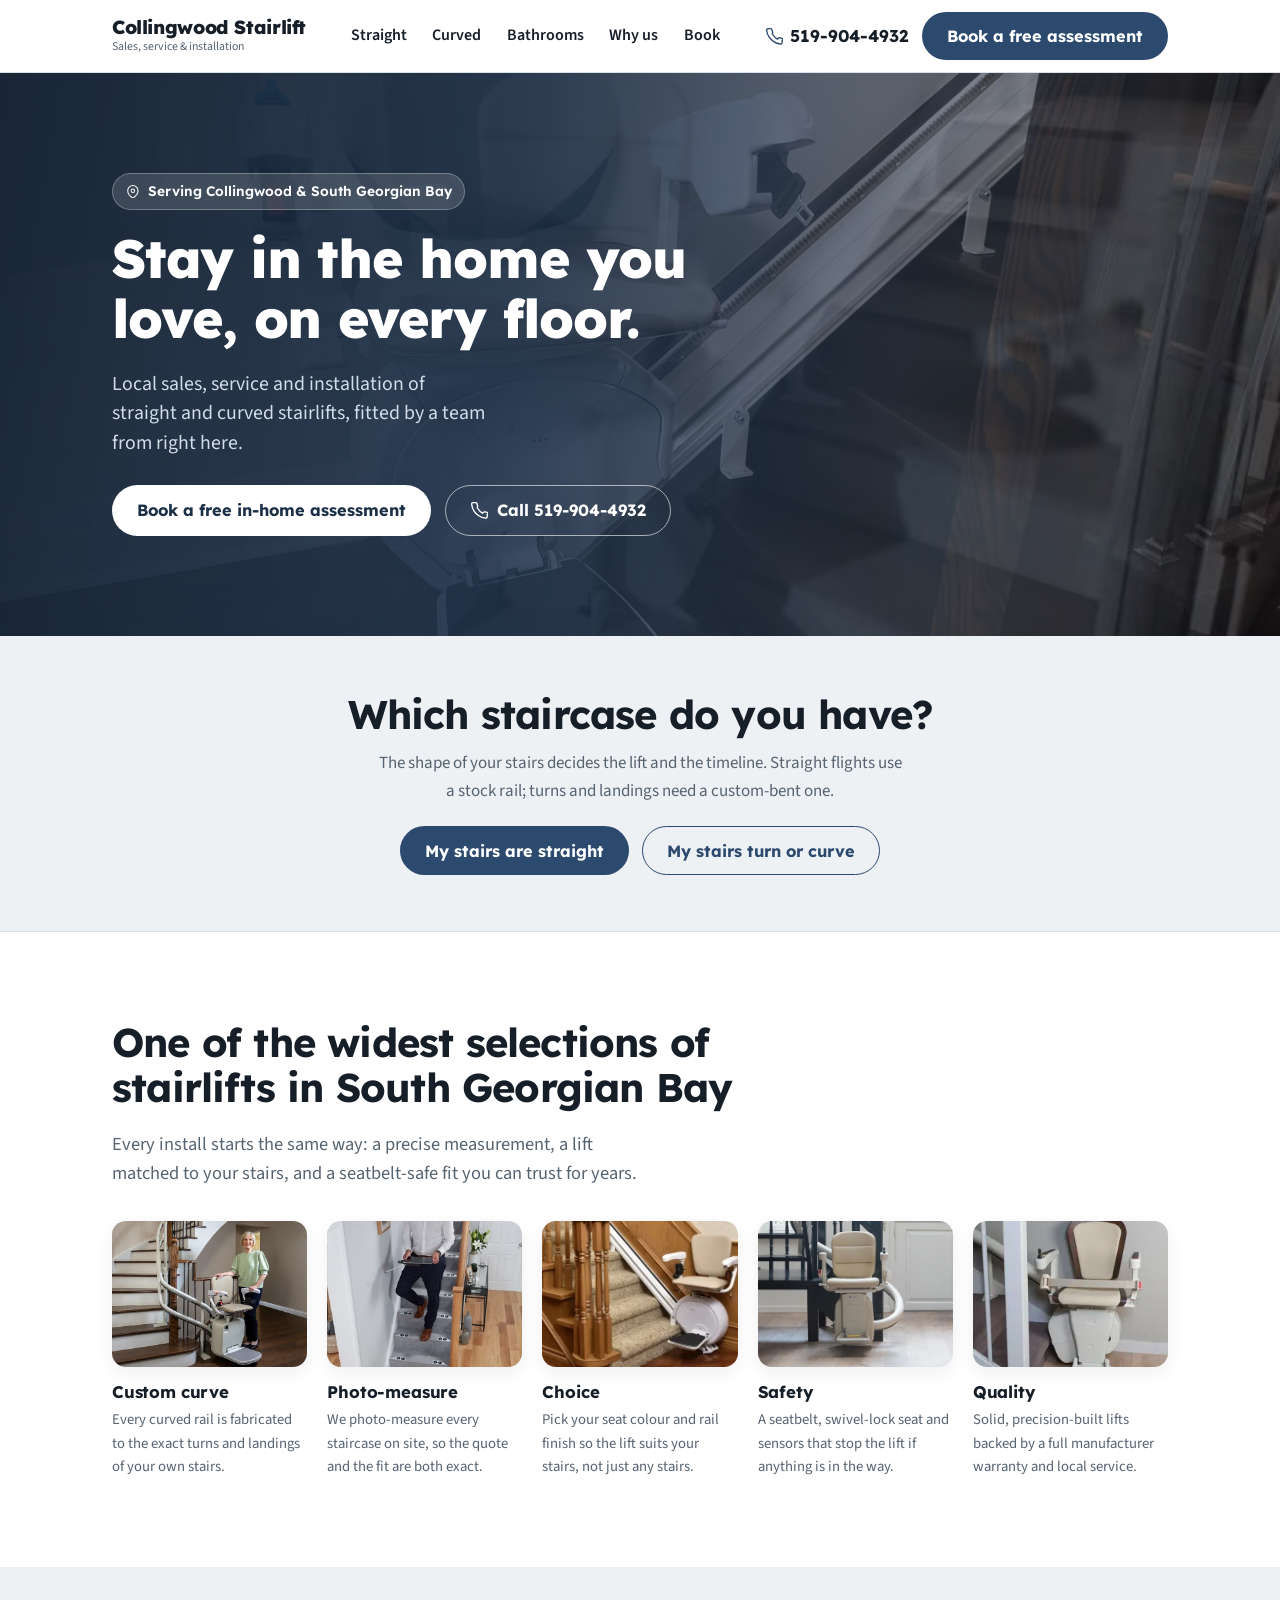
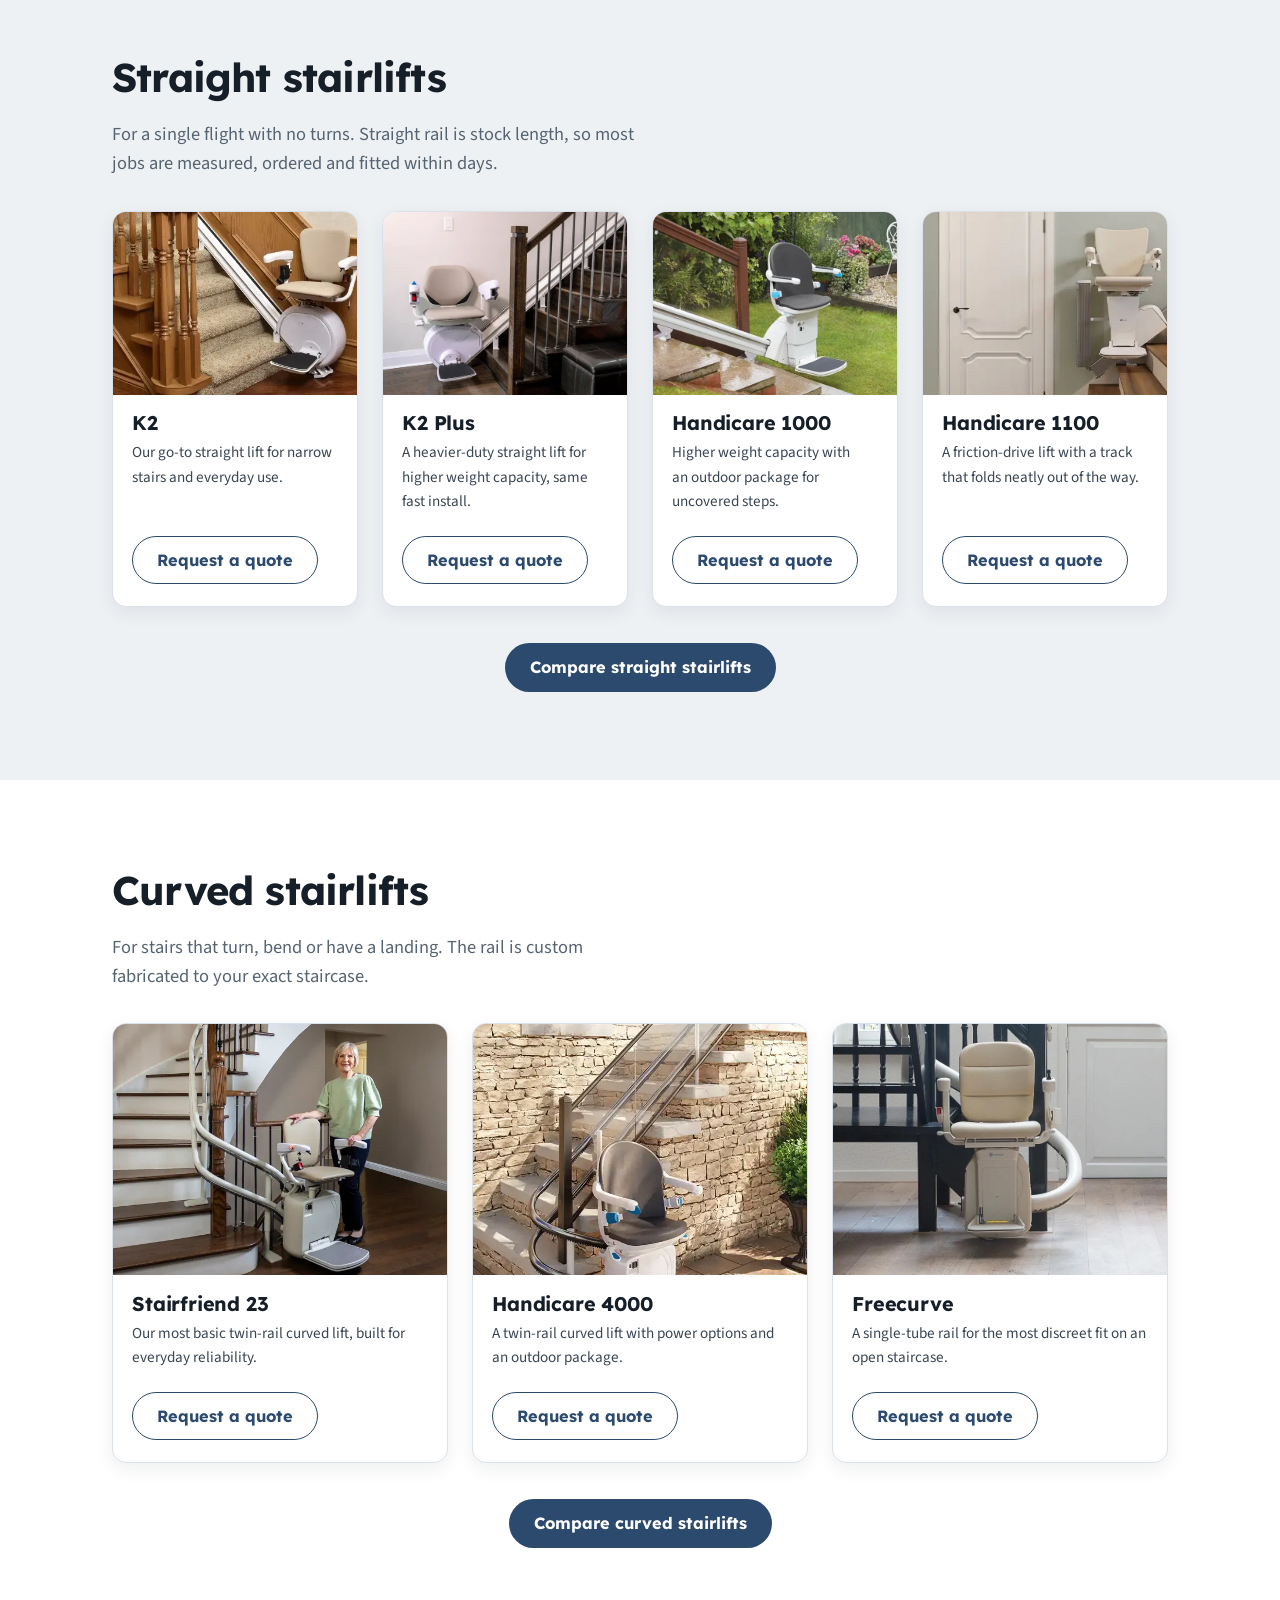
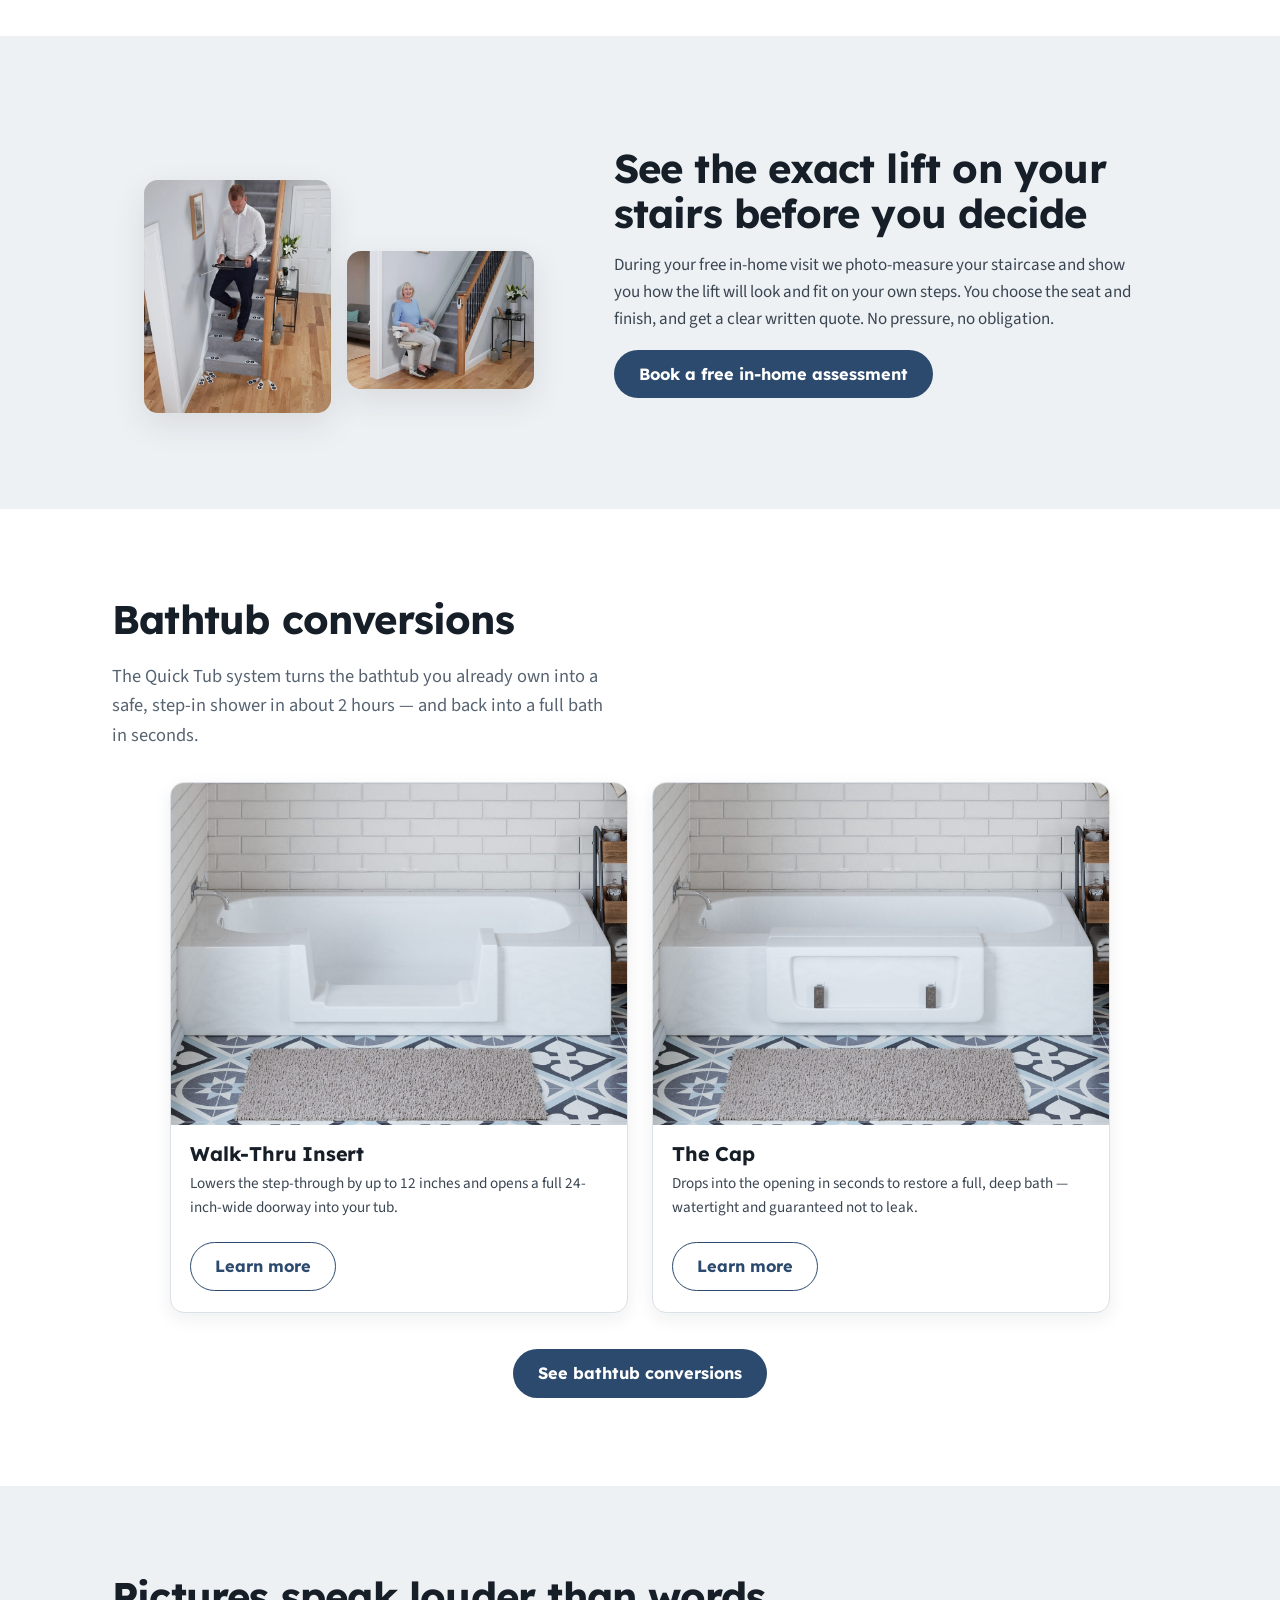
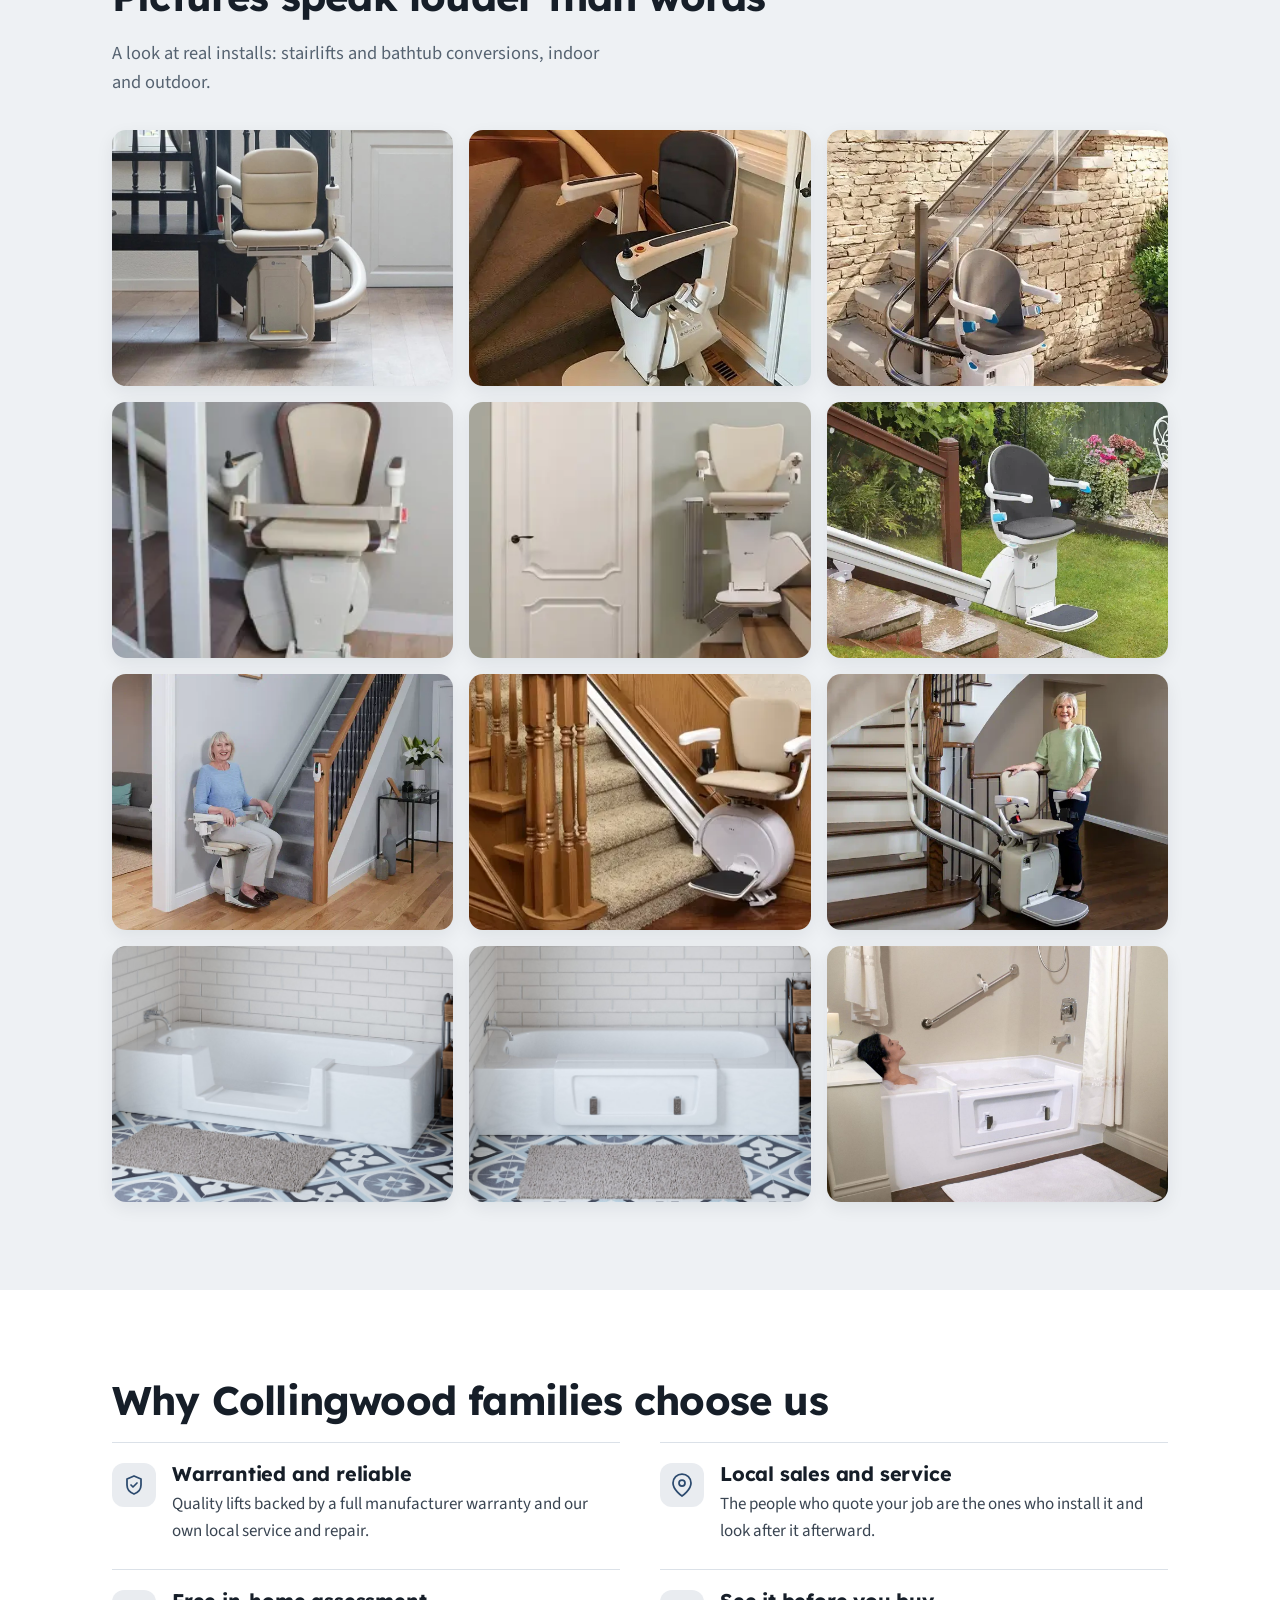
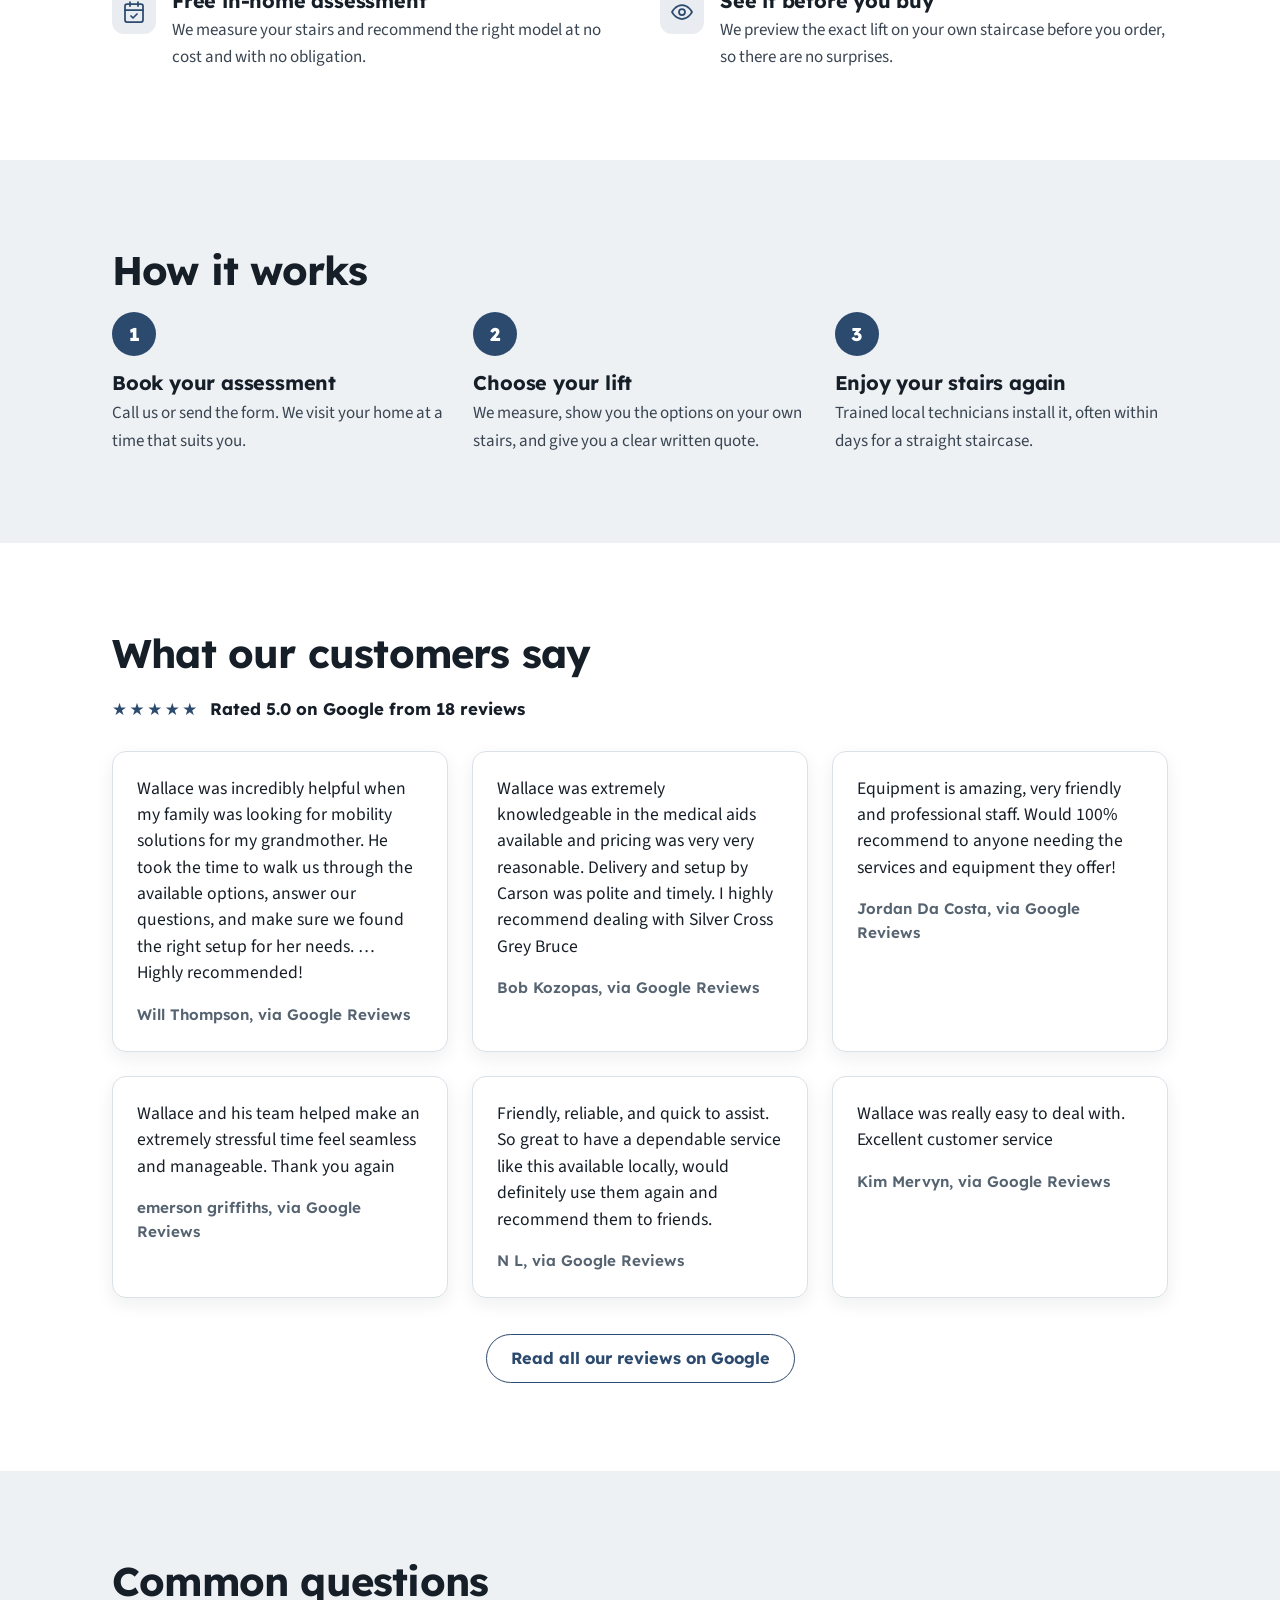
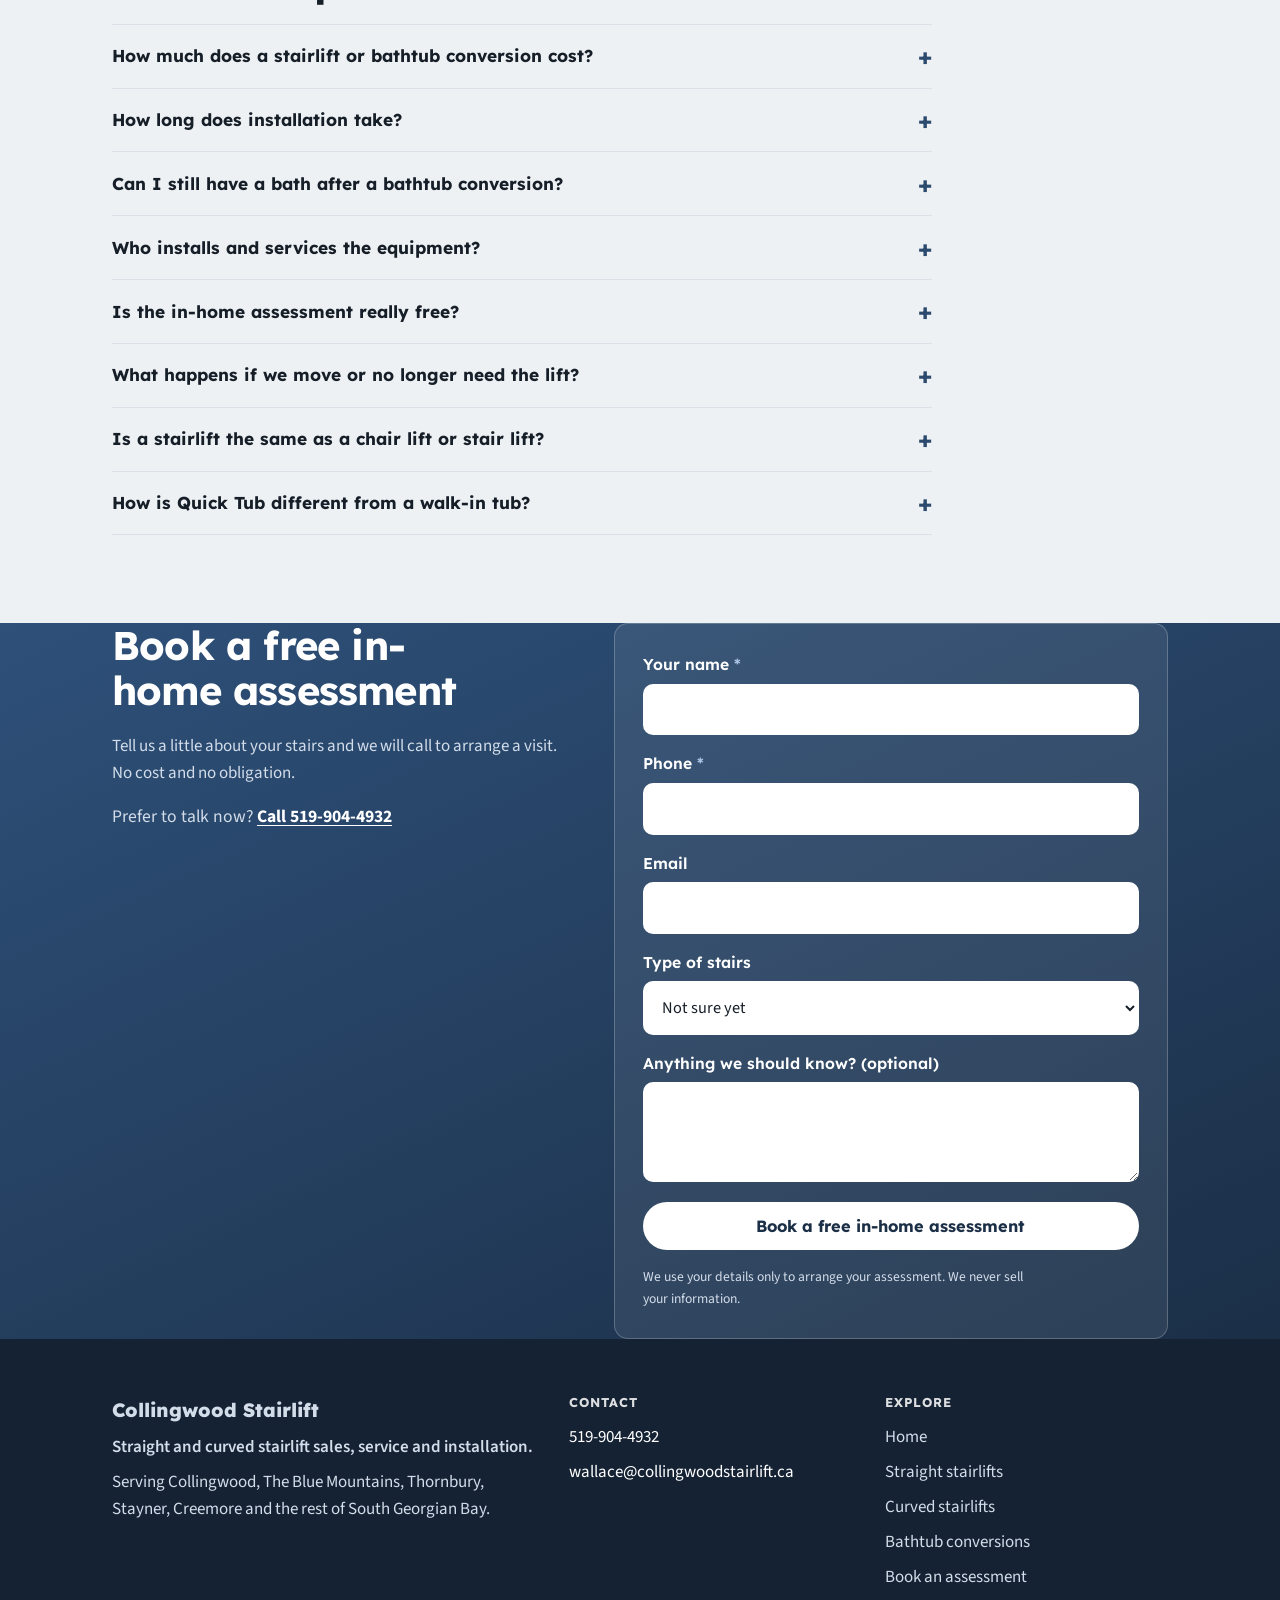
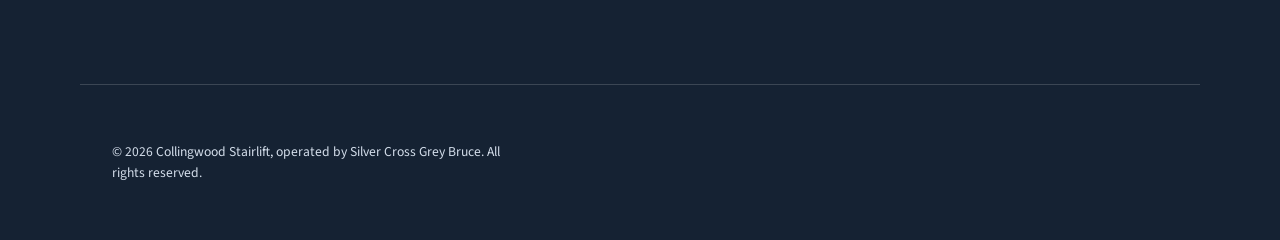
==== index.html @ 0b289ccf "Add files via upload" ====
<!DOCTYPE html>
<html lang="en-CA">
<head>
<meta charset="utf-8">
<meta name="viewport" content="width=device-width, initial-scale=1">
<title>Collingwood Stairlift | Stairlifts &amp; Bathtub Conversions</title>
<meta name="description" content="Straight and curved stairlifts and Quick Tub bathtub conversions, sold and installed locally in Collingwood and South Georgian Bay. Free in-home assessment.">
<meta name="theme-color" content="#1b2f47">
<link rel="icon" type="image/svg+xml" href="favicon.svg">
<link rel="canonical" href="https://collingwoodstairlift.ca/">
<meta property="og:type" content="website">
<meta property="og:site_name" content="Collingwood Stairlift">
<meta property="og:locale" content="en_CA">
<meta property="og:title" content="Collingwood Stairlift | Stairlifts &amp; Bathtub Conversions">
<meta property="og:description" content="Straight and curved stairlifts and Quick Tub bathtub conversions, sold and installed locally in Collingwood and South Georgian Bay. Free in-home assessment.">
<meta property="og:url" content="https://collingwoodstairlift.ca/">
<meta property="og:image" content="https://collingwoodstairlift.ca/images/hero.webp">
<meta name="twitter:card" content="summary_large_image">
<link rel="stylesheet" href="styles.css">
</head>
<body>
<a class="skip" href="#main">Skip to content</a>

<!-- ===== Header ===== -->
<header class="site-header">
  <div class="wrap nav">
    <a class="brand" href="./">
      <b>Collingwood Stairlift</b>
      <span>Sales, service &amp; installation</span>
    </a>
    <nav class="nav-links" aria-label="Primary">
      <a href="straight-stairlifts">Straight</a>
      <a href="curved-stairlifts">Curved</a>
      <a href="bathrooms">Bathrooms</a>
      <a href="#why">Why us</a>
      <a href="#book">Book</a>
    </nav>
    <div class="nav-actions">
      <a class="nav-phone" href="tel:+15199044932" aria-label="Call 519-904-4932">
        <svg viewBox="0 0 24 24" fill="none" stroke="currentColor" stroke-width="1.75" stroke-linecap="round" stroke-linejoin="round" aria-hidden="true"><path d="M22 16.9v3a2 2 0 0 1-2.2 2 19.8 19.8 0 0 1-8.6-3.1 19.5 19.5 0 0 1-6-6A19.8 19.8 0 0 1 2.1 4.2 2 2 0 0 1 4.1 2h3a2 2 0 0 1 2 1.7c.1.9.3 1.8.6 2.6a2 2 0 0 1-.5 2.1L10 9.6a16 16 0 0 0 6 6l1.2-1.2a2 2 0 0 1 2.1-.4c.8.3 1.7.5 2.6.6a2 2 0 0 1 1.7 2Z"/></svg>
        <span>519-904-4932</span>
      </a>
      <a class="btn btn--solid nav-book" href="#book">Book a free assessment</a>
      <details class="m-menu">
        <summary aria-label="Open menu">
          <svg viewBox="0 0 24 24" fill="none" stroke="currentColor" stroke-width="1.75" stroke-linecap="round" aria-hidden="true"><path d="M4 7h16M4 12h16M4 17h16"/></svg>
        </summary>
        <div class="m-panel">
          <a href="straight-stairlifts">Straight stairlifts</a>
          <a href="curved-stairlifts">Curved stairlifts</a>
          <a href="bathrooms">Bathtub conversions</a>
          <a href="#why">Why us</a>
          <a href="#book">Book a free assessment</a>
          <a href="tel:+15199044932">Call 519-904-4932</a>
        </div>
      </details>
    </div>
  </div>
</header>

<main id="main">

  <!-- ===== Hero (full-bleed video) ===== -->
  <section class="hero-photo">
    <video class="hero-bg" poster="images/hero.webp" autoplay muted loop playsinline aria-hidden="true">
      <source src="images/hero.webm" type="video/webm">
    </video>
    <div class="scrim"></div>
    <div class="wrap">
      <div class="hero-inner">
        <span class="hero-badge">
          <svg viewBox="0 0 24 24" fill="none" stroke="currentColor" stroke-width="1.75" stroke-linecap="round" stroke-linejoin="round" aria-hidden="true"><path d="M21 10c0 7-9 13-9 13s-9-6-9-13a9 9 0 0 1 18 0Z"/><circle cx="12" cy="10" r="3"/></svg>
          Serving Collingwood &amp; South Georgian Bay
        </span>
        <h1>Stay in the home you love, on every floor.</h1>
        <p class="lead">Local sales, service and installation of straight and curved stairlifts, fitted by a team from right here.</p>
        <div class="hero-actions">
          <a class="btn btn--onband" href="#book">Book a free in-home assessment</a>
          <a class="btn btn--ghostband" href="tel:+15199044932">
            <svg viewBox="0 0 24 24" fill="none" stroke="currentColor" stroke-width="1.75" stroke-linecap="round" stroke-linejoin="round" aria-hidden="true"><path d="M22 16.9v3a2 2 0 0 1-2.2 2 19.8 19.8 0 0 1-8.6-3.1 19.5 19.5 0 0 1-6-6A19.8 19.8 0 0 1 2.1 4.2 2 2 0 0 1 4.1 2h3a2 2 0 0 1 2 1.7c.1.9.3 1.8.6 2.6a2 2 0 0 1-.5 2.1L10 9.6a16 16 0 0 0 6 6l1.2-1.2a2 2 0 0 1 2.1-.4c.8.3 1.7.5 2.6.6a2 2 0 0 1 1.7 2Z"/></svg>
            Call 519-904-4932
          </a>
        </div>
      </div>
    </div>
  </section>

  <!-- ===== Straight vs curved chooser strip ===== -->
  <section class="compare-strip" aria-label="Choose your staircase type">
    <div class="wrap compare-inner">
      <div class="compare-copy">
        <h2>Which staircase do you have?</h2>
        <p>The shape of your stairs decides the lift and the timeline. Straight flights use a stock rail; turns and landings need a custom-bent one.</p>
        <div class="compare-actions">
          <a class="btn btn--solid" href="straight-stairlifts">My stairs are straight</a>
          <a class="btn btn--ghost" href="curved-stairlifts">My stairs turn or curve</a>
        </div>
      </div>
    </div>
  </section>

  <!-- ===== Feature showcase ===== -->
  <section class="section" id="lifts">
    <div class="wrap">
      <h2>One of the widest selections of stairlifts in South Georgian Bay</h2>
      <p class="section-lead">Every install starts the same way: a precise measurement, a lift matched to your stairs, and a seatbelt-safe fit you can trust for years.</p>
      <div class="feature-grid">
        <div class="feature-card">
          <img src="images/curved-dual-rail.webp" alt="A custom-bent twin rail following a curved wooden staircase" loading="lazy" width="640" height="449">
          <h3>Custom curve</h3>
          <p>Every curved rail is fabricated to the exact turns and landings of your own stairs.</p>
        </div>
        <div class="feature-card">
          <img src="images/assessment.webp" alt="A specialist measuring a staircase with a tablet during a home visit" loading="lazy" width="288" height="360">
          <h3>Photo-measure</h3>
          <p>We photo-measure every staircase on site, so the quote and the fit are both exact.</p>
        </div>
        <div class="feature-card">
          <img src="images/straight-closeup.webp" alt="A stairlift with a beige seat matched to a golden oak staircase" loading="lazy" width="500" height="300">
          <h3>Choice</h3>
          <p>Pick your seat colour and rail finish so the lift suits your stairs, not just any stairs.</p>
        </div>
        <div class="feature-card">
          <img src="images/freecurve final.jpg" alt="A cream Freecurve stairlift parked at the foot of a curved black staircase" loading="lazy" width="853" height="640">
          <h3>Safety</h3>
          <p>A seatbelt, swivel-lock seat and sensors that stop the lift if anything is in the way.</p>
        </div>
        <div class="feature-card">
          <img src="images/straight-highend.webp" alt="A cream stairlift folded compactly at the foot of the stairs" loading="lazy" width="256" height="393">
          <h3>Quality</h3>
          <p>Solid, precision-built lifts backed by a full manufacturer warranty and local service.</p>
        </div>
      </div>
    </div>
  </section>

  <!-- ===== Straight stairlifts ===== -->
  <section class="section mist">
    <div class="wrap">
      <h2>Straight stairlifts</h2>
      <p class="section-lead">For a single flight with no turns. Straight rail is stock length, so most jobs are measured, ordered and fitted within days.</p>
      <div class="product-grid">
        <div class="product-card">
          <img src="images/straight-closeup.webp" alt="A stairlift with a beige seat matched to a golden oak staircase" loading="lazy" width="500" height="300">
          <div class="product-body">
            <h3>K2</h3>
            <p>Our go-to straight lift for narrow stairs and everyday use.</p>
            <a class="btn btn--ghost" href="straight-stairlifts">Request a quote</a>
          </div>
        </div>
        <div class="product-card">
          <img src="images/straight.webp" alt="A beige straight stairlift beside a dark wood staircase" loading="lazy" width="640" height="473">
          <div class="product-body">
            <h3>K2 Plus</h3>
            <p>A heavier-duty straight lift for higher weight capacity, same fast install.</p>
            <a class="btn btn--ghost" href="straight-stairlifts">Request a quote</a>
          </div>
        </div>
        <div class="product-card">
          <img src="images/outdoor-garden.webp" alt="A straight stairlift installed on outdoor garden steps" loading="lazy" width="640" height="470">
          <div class="product-body">
            <h3>Handicare 1000</h3>
            <p>Higher weight capacity with an outdoor package for uncovered steps.</p>
            <a class="btn btn--ghost" href="straight-stairlifts">Request a quote</a>
          </div>
        </div>
        <div class="product-card">
          <img src="images/folded-door.webp" alt="A stairlift folded flat beside a white interior door" loading="lazy" width="500" height="300">
          <div class="product-body">
            <h3>Handicare 1100</h3>
            <p>A friction-drive lift with a track that folds neatly out of the way.</p>
            <a class="btn btn--ghost" href="straight-stairlifts">Request a quote</a>
          </div>
        </div>
      </div>
      <div class="section-cta">
        <a class="btn btn--solid" href="straight-stairlifts">Compare straight stairlifts</a>
      </div>
    </div>
  </section>

  <!-- ===== Curved stairlifts ===== -->
  <section class="section">
    <div class="wrap">
      <h2>Curved stairlifts</h2>
      <p class="section-lead">For stairs that turn, bend or have a landing. The rail is custom fabricated to your exact staircase.</p>
      <div class="product-grid product-grid--3">
        <div class="product-card">
          <img src="images/curved-dual-rail.webp" alt="A woman standing beside her twin-rail curved stairlift on a wooden staircase" loading="lazy" width="640" height="449">
          <div class="product-body">
            <h3>Stairfriend 23</h3>
            <p>Our most basic twin-rail curved lift, built for everyday reliability.</p>
            <a class="btn btn--ghost" href="curved-stairlifts">Request a quote</a>
          </div>
        </div>
        <div class="product-card">
          <img src="images/curved-outside.webp" alt="A twin-rail curved stairlift on outdoor stone steps" loading="lazy" width="640" height="843">
          <div class="product-body">
            <h3>Handicare 4000</h3>
            <p>A twin-rail curved lift with power options and an outdoor package.</p>
            <a class="btn btn--ghost" href="curved-stairlifts">Request a quote</a>
          </div>
        </div>
        <div class="product-card">
          <img src="images/freecurve final.jpg" alt="A cream single-tube Freecurve stairlift at the foot of a curved black staircase" loading="lazy" width="853" height="640">
          <div class="product-body">
            <h3>Freecurve</h3>
            <p>A single-tube rail for the most discreet fit on an open staircase.</p>
            <a class="btn btn--ghost" href="curved-stairlifts">Request a quote</a>
          </div>
        </div>
      </div>
      <div class="section-cta">
        <a class="btn btn--solid" href="curved-stairlifts">Compare curved stairlifts</a>
      </div>
    </div>
  </section>

  <!-- ===== Human assessment band ===== -->
  <section class="section mist">
    <div class="wrap split">
      <div class="split-media">
        <img src="images/assessment.webp" alt="A specialist measuring a staircase with a tablet during a home visit" loading="lazy" width="288" height="360">
        <img src="images/straight-lady.webp" alt="A woman seated comfortably on her stairlift at the foot of a carpeted staircase" loading="lazy" width="640" height="474">
      </div>
      <div class="split-copy">
        <h2>See the exact lift on your stairs before you decide</h2>
        <p>During your free in-home visit we photo-measure your staircase and show you how the lift will look and fit on your own steps. You choose the seat and finish, and get a clear written quote. No pressure, no obligation.</p>
        <a class="btn btn--solid" href="#book">Book a free in-home assessment</a>
      </div>
    </div>
  </section>

  <!-- ===== Bathtub conversions ===== -->
  <section class="section">
    <div class="wrap">
      <h2>Bathtub conversions</h2>
      <p class="section-lead">The Quick Tub system turns the bathtub you already own into a safe, step-in shower in about 2 hours — and back into a full bath in seconds.</p>
      <div class="product-grid product-grid--2">
        <div class="product-card">
          <img src="images/bath-insert-open.jpg" alt="Bathtub with the walk-thru insert open for easy step-in access" loading="lazy" width="1600" height="1067">
          <div class="product-body">
            <h3>Walk-Thru Insert</h3>
            <p>Lowers the step-through by up to 12 inches and opens a full 24-inch-wide doorway into your tub.</p>
            <a class="btn btn--ghost" href="bathrooms">Learn more</a>
          </div>
        </div>
        <div class="product-card">
          <img src="images/bath-cap-closed.jpg" alt="The same bathtub with the cap dropped in, ready for a full bath" loading="lazy" width="1600" height="1067">
          <div class="product-body">
            <h3>The Cap</h3>
            <p>Drops into the opening in seconds to restore a full, deep bath — watertight and guaranteed not to leak.</p>
            <a class="btn btn--ghost" href="bathrooms">Learn more</a>
          </div>
        </div>
      </div>
      <div class="section-cta">
        <a class="btn btn--solid" href="bathrooms">See bathtub conversions</a>
      </div>
    </div>
  </section>

  <!-- ===== Gallery ===== -->
  <section class="section mist">
    <div class="wrap">
      <h2>Pictures speak louder than words</h2>
      <p class="section-lead">A look at real installs: stairlifts and bathtub conversions, indoor and outdoor.</p>
      <div class="gallery-grid">
        <img src="images/freecurve final.jpg" alt="A cream Freecurve stairlift parked at the foot of a curved black staircase" loading="lazy" width="853" height="640">
        <img src="images/Single-rail-stairlift-for-curved-stairs-custom-made (2).jpg" alt="A single-rail stairlift custom made for a curved carpeted staircase" loading="lazy" width="601" height="721">
        <img src="images/curved-outside.webp" alt="A twin-rail curved stairlift on outdoor stone steps" loading="lazy" width="640" height="843">
        <img src="images/straight-highend.webp" alt="A cream stairlift folded compactly at the foot of the stairs" loading="lazy" width="256" height="393">
        <img src="images/folded-door.webp" alt="A stairlift folded flat beside a white interior door" loading="lazy" width="500" height="300">
        <img src="images/outdoor-garden.webp" alt="A straight stairlift installed on outdoor garden steps" loading="lazy" width="640" height="470">
        <img src="images/straight-lady.webp" alt="A woman seated comfortably on her stairlift at the foot of a carpeted staircase" loading="lazy" width="640" height="474">
        <img src="images/straight-closeup.webp" alt="A stairlift with a beige seat matched to a golden oak staircase" loading="lazy" width="500" height="300">
        <img src="images/curved-dual-rail.webp" alt="A woman standing beside her twin-rail curved stairlift on a wooden staircase" loading="lazy" width="640" height="449">
        <img src="images/bath-after.jpg" alt="A bathtub with a walk-thru opening cut into the side" loading="lazy" width="1600" height="1067">
        <img src="images/bath-cap-closed.jpg" alt="The cap in place, restoring the tub for a full bath" loading="lazy" width="1600" height="1067">
        <img src="images/bath-relaxing.jpg" alt="A woman enjoying a full bath with the cap installed" loading="lazy" width="1600" height="900">
      </div>
    </div>
  </section>

  <!-- ===== Why us ===== -->
  <section class="section" id="why">
    <div class="wrap">
      <h2>Why Collingwood families choose us</h2>
      <div class="why-grid">
        <div class="why-item">
          <span class="why-ic"><svg viewBox="0 0 24 24" fill="none" stroke="currentColor" stroke-width="1.75" stroke-linecap="round" stroke-linejoin="round" aria-hidden="true"><path d="M12 3l7 3v6c0 4.5-3 7.5-7 9-4-1.5-7-4.5-7-9V6l7-3Z"/><path d="M9 12l2 2 4-4"/></svg></span>
          <div><h3>Warrantied and reliable</h3><p>Quality lifts backed by a full manufacturer warranty and our own local service and repair.</p></div>
        </div>
        <div class="why-item">
          <span class="why-ic"><svg viewBox="0 0 24 24" fill="none" stroke="currentColor" stroke-width="1.75" stroke-linecap="round" stroke-linejoin="round" aria-hidden="true"><path d="M21 10c0 7-9 13-9 13s-9-6-9-13a9 9 0 0 1 18 0Z"/><circle cx="12" cy="10" r="3"/></svg></span>
          <div><h3>Local sales and service</h3><p>The people who quote your job are the ones who install it and look after it afterward.</p></div>
        </div>
        <div class="why-item">
          <span class="why-ic"><svg viewBox="0 0 24 24" fill="none" stroke="currentColor" stroke-width="1.75" stroke-linecap="round" stroke-linejoin="round" aria-hidden="true"><rect x="3" y="4" width="18" height="18" rx="2"/><path d="M16 2v4M8 2v4M3 10h18M9 16l2 2 4-4"/></svg></span>
          <div><h3>Free in-home assessment</h3><p>We measure your stairs and recommend the right model at no cost and with no obligation.</p></div>
        </div>
        <div class="why-item">
          <span class="why-ic"><svg viewBox="0 0 24 24" fill="none" stroke="currentColor" stroke-width="1.75" stroke-linecap="round" stroke-linejoin="round" aria-hidden="true"><path d="M2 12s3.5-7 10-7 10 7 10 7-3.5 7-10 7-10-7-10-7Z"/><circle cx="12" cy="12" r="3"/></svg></span>
          <div><h3>See it before you buy</h3><p>We preview the exact lift on your own staircase before you order, so there are no surprises.</p></div>
        </div>
      </div>
    </div>
  </section>

  <!-- ===== How it works ===== -->
  <section class="section mist">
    <div class="wrap">
      <h2>How it works</h2>
      <ol class="steps-grid">
        <li class="step"><span class="step-n">1</span><h3>Book your assessment</h3><p>Call us or send the form. We visit your home at a time that suits you.</p></li>
        <li class="step"><span class="step-n">2</span><h3>Choose your lift</h3><p>We measure, show you the options on your own stairs, and give you a clear written quote.</p></li>
        <li class="step"><span class="step-n">3</span><h3>Enjoy your stairs again</h3><p>Trained local technicians install it, often within days for a straight staircase.</p></li>
      </ol>
    </div>
  </section>

  <!-- ===== Reviews (verbatim from Google Reviews of Silver Cross Grey Bruce) ===== -->
  <section class="section">
    <div class="wrap">
      <h2>What our customers say</h2>
      <p class="rating-line"><span class="stars" aria-hidden="true">&#9733;&#9733;&#9733;&#9733;&#9733;</span> Rated 5.0 on Google from 18 reviews</p>
      <div class="quote-grid">
        <figure class="quote"><blockquote>Wallace was incredibly helpful when my family was looking for mobility solutions for my grandmother. He took the time to walk us through the available options, answer our questions, and make sure we found the right setup for her needs. &hellip; Highly recommended!</blockquote><figcaption>Will Thompson, via Google Reviews</figcaption></figure>
        <figure class="quote"><blockquote>Wallace was extremely knowledgeable in the medical aids available and pricing was very very reasonable. Delivery and setup by Carson was polite and timely. I highly recommend dealing with Silver Cross Grey Bruce</blockquote><figcaption>Bob Kozopas, via Google Reviews</figcaption></figure>
        <figure class="quote"><blockquote>Equipment is amazing, very friendly and professional staff. Would 100% recommend to anyone needing the services and equipment they offer!</blockquote><figcaption>Jordan Da Costa, via Google Reviews</figcaption></figure>
        <figure class="quote"><blockquote>Wallace and his team helped make an extremely stressful time feel seamless and manageable. Thank you again</blockquote><figcaption>emerson griffiths, via Google Reviews</figcaption></figure>
        <figure class="quote"><blockquote>Friendly, reliable, and quick to assist. So great to have a dependable service like this available locally, would definitely use them again and recommend them to friends.</blockquote><figcaption>N L, via Google Reviews</figcaption></figure>
        <figure class="quote"><blockquote>Wallace was really easy to deal with. Excellent customer service</blockquote><figcaption>Kim Mervyn, via Google Reviews</figcaption></figure>
      </div>
      <div class="section-cta">
        <a class="btn btn--ghost" href="https://maps.app.goo.gl/qf5YQzcDQCViLzCb7" target="_blank" rel="noopener">Read all our reviews on Google</a>
      </div>
    </div>
  </section>

  <!-- ===== FAQ ===== -->
  <section class="section mist" id="faq">
    <div class="wrap">
      <h2>Common questions</h2>
      <div class="faq-list">
        <details class="faq">
          <summary>How much does a stairlift or bathtub conversion cost?</summary>
          <p>Every staircase and bathroom is different, so we quote after the free in-home assessment. You get a clear written quote on the spot, with no cost and no obligation.</p>
        </details>
        <details class="faq">
          <summary>How long does installation take?</summary>
          <p>Most straight stairlifts are installed in a few hours, often within days of ordering. Curved lifts take a little longer because the rail is custom made for your staircase. A bathtub conversion is typically done in about 2 hours.</p>
        </details>
        <details class="faq">
          <summary>Can I still have a bath after a bathtub conversion?</summary>
          <p>Yes. The Quick Tub cap drops into the walk-thru opening and seals watertight, so your tub holds a full bath again. It goes in and out in seconds with no tools.</p>
        </details>
        <details class="faq">
          <summary>Who installs and services the equipment?</summary>
          <p>Our own local team. The people who measure your home are the ones who install the equipment and look after it afterward, backed by full manufacturer warranties.</p>
        </details>
        <details class="faq">
          <summary>Is the in-home assessment really free?</summary>
          <p>Yes. We visit your home, photo-measure your stairs or bathroom, show you the options, and leave you a written quote. There is no charge and no obligation to buy.</p>
        </details>
        <details class="faq">
          <summary>What happens if we move or no longer need the lift?</summary>
          <p>Stairlifts can be removed and the staircase restored. Ask us about your options during the assessment and we will walk you through them.</p>
        </details>
        <details class="faq">
          <summary>Is a stairlift the same as a chair lift or stair lift?</summary>
          <p>Yes. Stairlift, stair lift and chair lift for stairs are different names for the same thing: a motorized seat that carries you up and down the staircase on a rail. We sell, install and service both straight and curved models.</p>
        </details>
        <details class="faq">
          <summary>How is Quick Tub different from a walk-in tub?</summary>
          <p>A walk-in tub replaces your bathtub and usually means a renovation. Quick Tub converts the tub you already own into a step-in shower in about 2 hours, and the drop-in cap still gives you a full, deep bath whenever you want one.</p>
        </details>
      </div>
    </div>
  </section>

  <!-- ===== Book / assessment ===== -->
  <section class="band cta" id="book">
    <div class="wrap cta-grid">
      <div class="cta-copy">
        <h2>Book a free in-home assessment</h2>
        <p>Tell us a little about your stairs and we will call to arrange a visit. No cost and no obligation.</p>
        <p class="cta-phone">Prefer to talk now? <a href="tel:+15199044932">Call 519-904-4932</a></p>
      </div>
      <!-- This form needs a handler to actually send. See README (Formspree or Cloudflare Pages Forms). -->
      <form class="form" action="https://formspree.io/f/xeebwbpz" method="post">
        <input type="hidden" name="_subject" value="New booking request from collingwoodstairlift.ca">
        <input type="text" name="_gotcha" style="display:none" tabindex="-1" autocomplete="off" aria-hidden="true">
        <div class="field">
          <label for="name">Your name <span class="req" aria-hidden="true">*</span></label>
          <input id="name" name="name" type="text" autocomplete="name" required>
        </div>
        <div class="field">
          <label for="phone">Phone <span class="req" aria-hidden="true">*</span></label>
          <input id="phone" name="phone" type="tel" autocomplete="tel" required>
        </div>
        <div class="field">
          <label for="email">Email</label>
          <input id="email" name="email" type="email" autocomplete="email">
        </div>
        <div class="field">
          <label for="stairs">Type of stairs</label>
          <select id="stairs" name="stairs">
            <option>Not sure yet</option>
            <option>Straight</option>
            <option>Curved or with a landing</option>
          </select>
        </div>
        <div class="field">
          <label for="msg">Anything we should know? (optional)</label>
          <textarea id="msg" name="msg" rows="3"></textarea>
        </div>
        <button class="btn btn--onband" type="submit">Book a free in-home assessment</button>
        <p class="form-fine">We use your details only to arrange your assessment. We never sell your information.</p>
      </form>
    </div>
  </section>

</main>

<!-- ===== Footer ===== -->
<footer class="footer">
  <div class="wrap footer-grid">
    <div>
      <p class="foot-brand">Collingwood Stairlift</p>
      <p class="foot-sub">Straight and curved stairlift sales, service and installation.</p>
      <p>Serving Collingwood, The Blue Mountains, Thornbury, Stayner, Creemore and the rest of South Georgian Bay.</p>
    </div>
    <div>
      <h4>Contact</h4>
      <p><a href="tel:+15199044932">519-904-4932</a></p>
      <p><a href="mailto:wallace@collingwoodstairlift.ca">wallace@collingwoodstairlift.ca</a></p>
    </div>
    <nav aria-label="Footer">
      <h4>Explore</h4>
      <a href="./">Home</a>
      <a href="straight-stairlifts">Straight stairlifts</a>
      <a href="curved-stairlifts">Curved stairlifts</a>
          <a href="bathrooms">Bathtub conversions</a>
      <a href="#book">Book an assessment</a>
    </nav>
  </div>
  <div class="wrap foot-legal">
    <p>&copy; 2026 Collingwood Stairlift, operated by Silver Cross Grey Bruce. All rights reserved.</p>
  </div>
</footer>

<!-- Mobile sticky call bar -->
<a class="callbar" href="tel:+15199044932">
  <svg viewBox="0 0 24 24" fill="none" stroke="currentColor" stroke-width="1.75" stroke-linecap="round" stroke-linejoin="round" aria-hidden="true"><path d="M22 16.9v3a2 2 0 0 1-2.2 2 19.8 19.8 0 0 1-8.6-3.1 19.5 19.5 0 0 1-6-6A19.8 19.8 0 0 1 2.1 4.2 2 2 0 0 1 4.1 2h3a2 2 0 0 1 2 1.7c.1.9.3 1.8.6 2.6a2 2 0 0 1-.5 2.1L10 9.6a16 16 0 0 0 6 6l1.2-1.2a2 2 0 0 1 2.1-.4c.8.3 1.7.5 2.6.6a2 2 0 0 1 1.7 2Z"/></svg>
  Call 519-904-4932
</a>

<script type="application/ld+json">
{
  "@context": "https://schema.org",
  "@type": "LocalBusiness",
  "name": "Collingwood Stairlift",
  "description": "Sales, service and installation of straight and curved stairlifts and bathtub conversions in Collingwood and South Georgian Bay.",
  "telephone": "+1-519-904-4932",
  "email": "wallace@collingwoodstairlift.ca",
  "url": "https://collingwoodstairlift.ca/",
  "openingHours": "Mo-Su 00:00-24:00",
  "areaServed": ["Collingwood","The Blue Mountains","Thornbury","Stayner","Creemore","South Georgian Bay"],
  "parentOrganization": {
    "@type": "LocalBusiness",
    "name": "Silver Cross Grey Bruce",
    "url": "https://silvercrossstores.com/locations/grey-bruce/",
    "sameAs": ["https://maps.app.goo.gl/qf5YQzcDQCViLzCb7"],
    "telephone": "+1-519-904-4932",
    "address": {
      "@type": "PostalAddress",
      "streetAddress": "59 Arthur St W",
      "addressLocality": "Thornbury",
      "addressRegion": "ON",
      "postalCode": "N0H 2P0",
      "addressCountry": "CA"
    }
  }
}
</script>
<script type="application/ld+json">
{
  "@context": "https://schema.org",
  "@type": "FAQPage",
  "mainEntity": [
    {
      "@type": "Question",
      "name": "How much does a stairlift or bathtub conversion cost?",
      "acceptedAnswer": { "@type": "Answer", "text": "Every staircase and bathroom is different, so we quote after the free in-home assessment. You get a clear written quote on the spot, with no cost and no obligation." }
    },
    {
      "@type": "Question",
      "name": "How long does installation take?",
      "acceptedAnswer": { "@type": "Answer", "text": "Most straight stairlifts are installed in a few hours, often within days of ordering. Curved lifts take a little longer because the rail is custom made for your staircase. A bathtub conversion is typically done in about 2 hours." }
    },
    {
      "@type": "Question",
      "name": "Can I still have a bath after a bathtub conversion?",
      "acceptedAnswer": { "@type": "Answer", "text": "Yes. The Quick Tub cap drops into the walk-thru opening and seals watertight, so your tub holds a full bath again. It goes in and out in seconds with no tools." }
    },
    {
      "@type": "Question",
      "name": "Who installs and services the equipment?",
      "acceptedAnswer": { "@type": "Answer", "text": "Our own local team. The people who measure your home are the ones who install the equipment and look after it afterward, backed by full manufacturer warranties." }
    },
    {
      "@type": "Question",
      "name": "Is the in-home assessment really free?",
      "acceptedAnswer": { "@type": "Answer", "text": "Yes. We visit your home, photo-measure your stairs or bathroom, show you the options, and leave you a written quote. There is no charge and no obligation to buy." }
    },
    {
      "@type": "Question",
      "name": "What happens if we move or no longer need the lift?",
      "acceptedAnswer": { "@type": "Answer", "text": "Stairlifts can be removed and the staircase restored. Ask us about your options during the assessment and we will walk you through them." }
    },
    {
      "@type": "Question",
      "name": "Is a stairlift the same as a chair lift or stair lift?",
      "acceptedAnswer": { "@type": "Answer", "text": "Yes. Stairlift, stair lift and chair lift for stairs are different names for the same thing: a motorized seat that carries you up and down the staircase on a rail. We sell, install and service both straight and curved models." }
    },
    {
      "@type": "Question",
      "name": "How is Quick Tub different from a walk-in tub?",
      "acceptedAnswer": { "@type": "Answer", "text": "A walk-in tub replaces your bathtub and usually means a renovation. Quick Tub converts the tub you already own into a step-in shower in about 2 hours, and the drop-in cap still gives you a full, deep bath whenever you want one." }
    }
  ]
}
</script>
<script src="script.js" defer></script>
</body>
</html>
---- styles.css ----
/* Collingwood Stairlift - design system
   Plain HTML + CSS, no build step, opens offline.
   Brand: deep navy committed to full bands. One accent, locked.
   Type: Lexend (headings) + Source Sans 3 (body), self-hosted for offline + reading ease.
   Radius rule: buttons = pill, cards/panels = 14px, inputs = 10px.
   Motion: subtle, reduced-motion safe. */

/* ---------- Fonts (self-hosted, offline) ---------- */
@font-face{font-family:"Lexend";font-style:normal;font-weight:400;font-display:swap;src:url("fonts/lexend-latin-400-normal.woff2") format("woff2")}
@font-face{font-family:"Lexend";font-style:normal;font-weight:600;font-display:swap;src:url("fonts/lexend-latin-600-normal.woff2") format("woff2")}
@font-face{font-family:"Lexend";font-style:normal;font-weight:700;font-display:swap;src:url("fonts/lexend-latin-700-normal.woff2") format("woff2")}
@font-face{font-family:"Lexend";font-style:normal;font-weight:800;font-display:swap;src:url("fonts/lexend-latin-800-normal.woff2") format("woff2")}
@font-face{font-family:"Source Sans 3";font-style:normal;font-weight:400;font-display:swap;src:url("fonts/source-sans-3-latin-400-normal.woff2") format("woff2")}
@font-face{font-family:"Source Sans 3";font-style:normal;font-weight:600;font-display:swap;src:url("fonts/source-sans-3-latin-600-normal.woff2") format("woff2")}
@font-face{font-family:"Source Sans 3";font-style:normal;font-weight:700;font-display:swap;src:url("fonts/source-sans-3-latin-700-normal.woff2") format("woff2")}

/* ---------- Tokens ---------- */
:root{
  --font-head:"Lexend", system-ui, -apple-system, "Segoe UI", Roboto, Arial, sans-serif;
  --font-body:"Source Sans 3", system-ui, -apple-system, "Segoe UI", Roboto, Arial, sans-serif;
  --wrap:1120px;

  --paper:#ffffff;
  --mist:#eef1f4;
  --surface:#ffffff;
  --ink:#161e28;
  --body:#3a4552;
  --muted:#566371;
  --line:#dbe1e8;
  --accent:#2c4a6e;
  --accent-2:#1b2f47;
  --ring:#1b2f47;

  /* brand bands stay navy in both themes */
  --band:linear-gradient(155deg,#2e5079 0%,#1b2f47 100%);
  --band-deep:#152233;
  --on-band:#ffffff;
  --on-band-soft:#d3ddea;

  --r-card:14px;
  --r-input:10px;
  --shadow:0 12px 34px rgba(15,25,40,.10);
  --shadow-soft:0 6px 18px rgba(15,25,40,.07);
}
@media (prefers-color-scheme:dark){
  :root{
    --paper:#0d1218;
    --mist:#131a22;
    --surface:#171f29;
    --ink:#e9edf2;
    --body:#bcc4cf;
    --muted:#8f9aa8;
    --line:#262f3b;
    --accent:#7ea6d6;
    --accent-2:#7ea6d6;
    --ring:#a9c4e6;
    --shadow:0 14px 36px rgba(0,0,0,.5);
    --shadow-soft:0 6px 18px rgba(0,0,0,.4);
  }
}

/* ---------- Base ---------- */
*{box-sizing:border-box}
html{-webkit-text-size-adjust:100%}
@media (prefers-reduced-motion:no-preference){html{scroll-behavior:smooth}}
body{
  margin:0;background:var(--paper);color:var(--body);
  font-family:var(--font-body);font-size:1.0625rem;line-height:1.6;
  -webkit-font-smoothing:antialiased;text-rendering:optimizeLegibility;
}
img{max-width:100%;display:block}
h1,h2,h3,h4{font-family:var(--font-head);color:var(--ink);margin:0 0 .5em;line-height:1.12;letter-spacing:-.02em;text-wrap:balance}
h1{font-size:clamp(2.1rem,5vw,3.35rem);font-weight:800}
h2{font-size:clamp(1.7rem,3.6vw,2.5rem);font-weight:700}
h3{font-size:1.24rem;font-weight:700;letter-spacing:-.01em}
h4{font-size:.95rem;font-weight:700;letter-spacing:.01em}
p{margin:0 0 1rem;max-width:66ch;text-wrap:pretty}
a{color:var(--accent);text-underline-offset:3px}
strong{color:var(--ink)}
:focus-visible{outline:3px solid var(--ring);outline-offset:3px;border-radius:8px}
/* navy ring is invisible on navy bands; use the light ring there */
.band :focus-visible,.hero-photo :focus-visible,.footer :focus-visible,.callbar:focus-visible{outline-color:#a9c4e6}

.wrap{max-width:var(--wrap);margin-inline:auto;padding-inline:clamp(1rem,4vw,2rem)}
.section{padding-block:clamp(3.25rem,7vw,5.5rem)}
.section.mist{background:var(--mist)}
.section-lead{font-size:1.15rem;color:var(--muted);max-width:60ch;margin-bottom:2rem}

.skip{position:absolute;left:-9999px;top:0;background:var(--accent);color:#fff;padding:.75rem 1rem;border-radius:0 0 10px 0;z-index:200}
.skip:focus{left:0}

/* ---------- Buttons ---------- */
.btn{
  display:inline-flex;align-items:center;justify-content:center;gap:.55rem;
  font-family:var(--font-head);font-weight:700;font-size:1.02rem;line-height:1;
  padding:.95rem 1.5rem;min-height:48px;border-radius:999px;border:1.5px solid transparent;
  text-decoration:none;cursor:pointer;white-space:nowrap;
  transition:transform .16s ease, background-color .16s ease, box-shadow .16s ease, border-color .16s ease;
}
.btn svg{width:1.15em;height:1.15em;flex:none}
.btn--solid{background:var(--accent);color:#fff}
.btn--solid:hover{background:var(--accent-2);box-shadow:var(--shadow-soft);transform:translateY(-1px)}
.btn--ghost{background:transparent;color:var(--accent);border-color:var(--accent)}
.btn--ghost:hover{background:rgba(44,74,110,.08)}
.btn--onband{background:#fff;color:#1b2f47}
.btn--onband:hover{background:#eaf0f7;box-shadow:0 8px 22px rgba(0,0,0,.18)}
.btn--ghostband{background:transparent;color:#fff;border-color:rgba(255,255,255,.6)}
.btn--ghostband:hover{background:rgba(255,255,255,.14)}
.btn:active{transform:translateY(1px)}
@media (prefers-reduced-motion:reduce){.btn{transition:none}}

/* ---------- Header / nav ---------- */
.site-header{position:sticky;top:0;z-index:100;background:color-mix(in srgb,var(--paper) 90%,transparent);backdrop-filter:saturate(140%) blur(10px);border-bottom:1px solid var(--line)}
.nav{display:flex;align-items:center;justify-content:space-between;gap:1rem;min-height:72px}
.brand{display:flex;flex-direction:column;line-height:1.05;text-decoration:none}
.brand b{font-family:var(--font-head);font-size:1.18rem;font-weight:800;color:var(--ink);letter-spacing:-.02em}
.brand span{font-size:.74rem;color:var(--muted);margin-top:3px}
.nav-links{display:flex;align-items:center;gap:1.6rem}
.nav-links a{color:var(--ink);text-decoration:none;font-weight:600;font-size:1rem}
.nav-links a:hover{color:var(--accent)}
.nav-actions{display:flex;align-items:center;gap:.9rem}
.nav-phone{display:inline-flex;align-items:center;gap:.4rem;color:var(--ink);text-decoration:none;font-weight:700;font-family:var(--font-head)}
.nav-phone svg{width:1.1em;height:1.1em;color:var(--accent)}
.m-menu{position:relative}
.m-menu>summary{list-style:none;display:inline-flex;align-items:center;justify-content:center;width:48px;height:48px;border:1.5px solid var(--line);border-radius:12px;cursor:pointer;color:var(--ink)}
.m-menu>summary::-webkit-details-marker{display:none}
.m-menu[open]>summary{background:var(--mist)}
.m-panel{position:absolute;right:0;top:calc(100% + .6rem);background:var(--surface);border:1px solid var(--line);border-radius:14px;box-shadow:var(--shadow);padding:.6rem;display:grid;gap:.2rem;min-width:240px}
.m-panel a{color:var(--ink);text-decoration:none;font-weight:600;padding:.7rem .8rem;border-radius:10px}
.m-panel a:hover{background:var(--mist)}
.m-menu{display:none}
@media (max-width:900px){
  .nav-links,.nav-book{display:none}
  .m-menu{display:block}
}
@media (max-width:420px){.nav-phone span{display:none}}

/* ---------- Bands ---------- */
.band{background:var(--band);color:var(--on-band)}
.band h1,.band h2,.band h3{color:var(--on-band)}
.band p{color:var(--on-band-soft)}

/* ---------- Hero ---------- */
.hero-badge{display:inline-flex;align-items:center;gap:.5rem;background:rgba(255,255,255,.14);border:1px solid rgba(255,255,255,.28);color:#fff;font-family:var(--font-head);font-weight:600;font-size:.86rem;padding:.4rem .8rem;border-radius:999px;margin-bottom:1.15rem}
.hero-badge svg{width:1em;height:1em}
.lead{font-size:1.24rem;line-height:1.5;max-width:34ch}
.hero-actions{display:flex;flex-wrap:wrap;gap:.85rem;margin-top:1.6rem}
@keyframes rise{from{opacity:0;transform:translateY(14px)}to{opacity:1;transform:none}}
@media (max-width:820px){
  .lead{max-width:60ch}
}

/* ---------- Chooser cards (inline cross-links) ---------- */
.choose-card{
  display:flex;flex-direction:column;gap:.3rem;text-decoration:none;color:var(--body);
  background:var(--surface);border:1px solid var(--line);border-radius:var(--r-card);
  padding:1.15rem;box-shadow:var(--shadow-soft);
  transition:transform .18s ease, box-shadow .18s ease, border-color .18s ease;
}
.choose-card h3{margin-bottom:.15em}
.choose-card p{margin-bottom:.5rem}
.choose-card:hover{transform:translateY(-3px);box-shadow:var(--shadow);border-color:rgba(44,74,110,.4)}
.choose-go{display:inline-flex;align-items:center;gap:.4rem;color:var(--accent);font-family:var(--font-head);font-weight:700;margin-top:.9rem}
.choose-go svg{width:1.05em;height:1.05em;transition:transform .18s ease}
.choose-card:hover .choose-go svg{transform:translateX(4px)}
@media (max-width:720px){.btn:active{transform:none}}
@media (prefers-reduced-motion:reduce){.choose-card,.choose-go svg{transition:none}}

/* ---------- Why ---------- */
.why-grid{display:grid;grid-template-columns:1fr 1fr;gap:1.5rem 2.5rem}
.why-item{display:flex;gap:1rem;padding-top:1.25rem;border-top:1px solid var(--line)}
.why-ic{flex:none;width:44px;height:44px;border-radius:12px;display:grid;place-items:center;background:rgba(44,74,110,.1);color:var(--accent)}
.why-ic svg{width:24px;height:24px}
.why-item h3{margin-bottom:.25em}
.why-item p{margin:0;color:var(--body)}
@media (max-width:720px){.why-grid{grid-template-columns:1fr;gap:0}}

/* ---------- Steps ---------- */
.steps-grid{list-style:none;margin:0;padding:0;display:grid;grid-template-columns:repeat(3,1fr);gap:1.75rem;counter-reset:step}
.step{position:relative}
.step-n{display:grid;place-items:center;width:44px;height:44px;border-radius:999px;background:var(--accent);color:#fff;font-family:var(--font-head);font-weight:800;font-size:1.15rem;margin-bottom:1rem}
.step h3{margin-bottom:.3em}
.step p{margin:0}
@media (max-width:720px){.steps-grid{grid-template-columns:1fr;gap:1.5rem}}

/* ---------- Quotes ---------- */
.quote-grid{display:grid;grid-template-columns:repeat(3,1fr);gap:1.5rem}
.quote{margin:0;background:var(--surface);border:1px solid var(--line);border-radius:var(--r-card);padding:1.5rem;box-shadow:var(--shadow-soft)}
.quote blockquote{margin:0 0 1rem;font-size:1.1rem;color:var(--ink);line-height:1.5}
.quote figcaption{font-family:var(--font-head);font-weight:600;color:var(--muted);font-size:.95rem}
@media (max-width:820px){.quote-grid{grid-template-columns:1fr}}

/* ---------- Book / CTA ---------- */
.cta-grid{display:grid;grid-template-columns:.9fr 1.1fr;gap:clamp(1.5rem,4vw,3rem);align-items:start}
.cta-phone{font-size:1.1rem;margin-top:1rem}
.cta-phone a{color:#fff;font-weight:700}
.form{background:rgba(255,255,255,.08);border:1px solid rgba(255,255,255,.22);border-radius:var(--r-card);padding:clamp(1.25rem,3vw,1.75rem);display:grid;gap:1rem}
.field{display:grid;gap:.4rem}
.field label{font-family:var(--font-head);font-weight:600;color:#fff;font-size:.98rem}
.req{color:#a9c4e6;text-decoration:none}
.field input,.field select,.field textarea{
  /* background is fixed white in both themes, so ink and UA controls must stay light-scheme */
  font-family:var(--font-body);font-size:1.02rem;color:#161e28;background:#fff;color-scheme:light;
  border:1px solid transparent;border-radius:var(--r-input);padding:.8rem .9rem;width:100%;
}
.field input:focus-visible,.field select:focus-visible,.field textarea:focus-visible{outline:3px solid #a9c4e6;outline-offset:2px}
.form .btn{margin-top:.25rem}
.form-fine{color:var(--on-band-soft);font-size:.85rem;margin:0}
.form-done{color:#fff;font-size:1.15rem;line-height:1.55;margin:0;padding-block:1rem}
.form-error{color:#fff;font-weight:600;margin:0}
.form button[disabled]{opacity:.7;cursor:wait}
@media (max-width:820px){.cta-grid{grid-template-columns:1fr}}

/* ---------- Footer ---------- */
.footer{background:var(--band-deep);color:#fff}
.footer .wrap{padding-block:clamp(2.5rem,5vw,3.5rem)}
.footer-grid{display:grid;grid-template-columns:1.5fr 1fr 1fr;gap:2rem}
.footer h4{color:#fff;text-transform:uppercase;font-size:.8rem;letter-spacing:.08em;margin-bottom:.9rem;opacity:.85}
.footer p{color:var(--on-band-soft);margin:0 0 .5rem}
.foot-brand{font-family:var(--font-head);font-weight:800;font-size:1.2rem;color:#fff}
.foot-sub{color:#fff;font-weight:600}
.footer a{color:#fff;text-decoration:none;display:block;margin-bottom:.5rem}
.footer nav a{color:var(--on-band-soft)}
.footer a:hover{text-decoration:underline}
.foot-legal{border-top:1px solid rgba(255,255,255,.16);padding-top:1.25rem;margin-top:1.75rem}
.foot-legal p{font-size:.85rem;color:var(--on-band-soft);margin:0}
@media (max-width:720px){.footer-grid{grid-template-columns:1fr;gap:1.75rem}}

/* ---------- Mobile call bar ---------- */
.callbar{display:none}
@media (max-width:720px){
  .callbar{
    display:flex;align-items:center;justify-content:center;gap:.5rem;
    position:fixed;left:0;right:0;bottom:0;z-index:150;
    background:var(--accent);color:#fff;text-decoration:none;
    font-family:var(--font-head);font-weight:700;font-size:1.1rem;
    padding:.95rem 1rem;padding-bottom:calc(.95rem + env(safe-area-inset-bottom));
    box-shadow:0 -6px 20px rgba(0,0,0,.18);
  }
  .callbar svg{width:1.2em;height:1.2em}
  body{padding-bottom:64px}
}

/* ===== v2: photo-forward ===== */
.hero-photo{position:relative;isolation:isolate;overflow:hidden;background:var(--accent-2)}
.hero-photo .hero-bg{position:absolute;inset:0;width:100%;height:100%;object-fit:cover;object-position:72% center;z-index:0}
video.hero-bg{pointer-events:none}
.hero-photo .scrim{position:absolute;inset:0;z-index:1;background:linear-gradient(100deg,rgba(21,34,51,.96) 0%,rgba(27,47,71,.88) 40%,rgba(27,47,71,.48) 72%,rgba(27,47,71,.08) 100%)}
.hero-photo .wrap{position:relative;z-index:2}
.hero-inner{max-width:600px;color:#fff;padding-block:clamp(3.5rem,9vw,6.25rem)}
.hero-inner h1{color:#fff;margin-bottom:.4em}
.hero-inner .lead{color:var(--on-band-soft);max-width:38ch}
.hero-inner .hero-actions{margin-top:1.6rem}
@media (prefers-reduced-motion:no-preference){
  .hero-inner>*{animation:rise .6s cubic-bezier(.16,1,.3,1) both}
  .hero-inner>*:nth-child(2){animation-delay:.05s}
  .hero-inner>*:nth-child(3){animation-delay:.1s}
  .hero-inner>*:nth-child(4){animation-delay:.15s}
}
@media (max-width:820px){
  .hero-photo .scrim{background:linear-gradient(180deg,rgba(21,34,51,.4) 0%,rgba(21,34,51,.62) 42%,rgba(21,34,51,.94) 100%)}
  .hero-inner{max-width:none;padding-top:clamp(9rem,44vw,15rem)}
}

/* photo chooser cards */
.choose-card--photo{position:relative;overflow:hidden;padding:0;border:none;min-height:420px;display:flex;flex-direction:column;justify-content:flex-end;box-shadow:var(--shadow-soft)}
.choose-card--photo img{position:absolute;inset:0;width:100%;height:100%;object-fit:cover;object-position:center 25%;z-index:0;transition:transform .45s cubic-bezier(.16,1,.3,1)}
.choose-card--photo .cc-body{position:relative;z-index:1;width:100%;padding:1.75rem 1.4rem 1.5rem;color:#fff;background:linear-gradient(180deg,rgba(21,34,51,0) 0%,rgba(21,34,51,.55) 62%,rgba(21,34,51,.94) 100%)}
.choose-card--photo .cc-body h3,.choose-card--photo .cc-body p{color:#fff}
.choose-card--photo .choose-go{color:#fff}
.choose-card--photo:hover{transform:none}
.choose-card--photo:hover img{transform:scale(1.045)}
@media (prefers-reduced-motion:reduce){.choose-card--photo img{transition:none}}

/* split media band */
.split{display:grid;grid-template-columns:.9fr 1.1fr;gap:clamp(1.5rem,4vw,3rem);align-items:center}
.split-media{display:grid;grid-template-columns:1fr 1fr;gap:1rem;align-items:end;background:var(--mist);border-radius:var(--r-card);padding:clamp(1.25rem,3vw,2rem)}
.split-media img{width:100%;height:auto;border-radius:14px;box-shadow:var(--shadow)}
.split-media img:first-child{align-self:start;transform:translateY(1.5rem)}
.split-copy h2{margin-bottom:.4em}
@media (max-width:820px){.split{grid-template-columns:1fr}.split-media img:first-child{transform:none}}
@media (max-width:520px){.split-media{grid-template-columns:1fr}.split-media img:first-child{display:none}}

/* ===== v3: subpage hero + gallery + inline chooser ===== */
.hero-photo--sub{min-height:clamp(320px,44vw,460px);display:flex;align-items:flex-end}
.hero-photo--sub .hero-bg{object-position:center 20%}
.hero-photo--sub .hero-inner{padding-block:clamp(2.75rem,7vw,4.5rem)}

.split--rev .split-media{order:2}
@media (max-width:820px){.split--rev .split-media{order:-1}}

.split-media--gallery{grid-template-columns:1.1fr .9fr}
.split-media--gallery img:first-child{transform:none;align-self:center}
.split-media--gallery img:last-child{align-self:center}
.split-media--single{grid-template-columns:1fr}
.split-media--single img:first-child{transform:none;align-self:center}
@media (max-width:520px){.split-media--gallery img:first-child{display:block}}

.choose-card--inline{max-width:460px;min-height:300px}

/* ===== v4: feature grid, product cards, gallery ===== */
.feature-grid{display:grid;grid-template-columns:repeat(5,1fr);gap:1.25rem}
.feature-card{display:flex;flex-direction:column;gap:.15rem}
.feature-card img{width:100%;height:auto;aspect-ratio:4/3;object-fit:cover;border-radius:var(--r-card);margin-bottom:.85rem;box-shadow:var(--shadow-soft);display:block}
.feature-card h3{font-size:1.05rem;margin-bottom:.25em}
.feature-card p{margin:0;font-size:.92rem;color:var(--muted)}
@media (max-width:980px){.feature-grid{grid-template-columns:repeat(2,1fr)}}
@media (max-width:560px){.feature-grid{grid-template-columns:1fr}}

.product-grid{display:grid;grid-template-columns:repeat(4,1fr);gap:1.5rem;margin-top:2rem}
.product-grid--3{grid-template-columns:repeat(3,1fr)}
.product-grid--2{grid-template-columns:repeat(2,1fr);max-width:940px;margin-inline:auto}
.product-card{background:var(--surface);border:1px solid var(--line);border-radius:var(--r-card);overflow:hidden;box-shadow:var(--shadow-soft);display:flex;flex-direction:column;transition:transform .18s ease,box-shadow .18s ease}
.product-card img{width:100%;height:auto;aspect-ratio:4/3;object-fit:cover;display:block}
.product-body{padding:1.1rem 1.2rem 1.35rem;display:flex;flex-direction:column;flex:1}
.product-body h3{margin-bottom:.3em}
.product-body p{flex:1;font-size:.95rem}
.product-body .btn{align-self:flex-start;margin-top:.4rem}
.product-card:hover{transform:translateY(-3px);box-shadow:var(--shadow)}
.section-cta{margin-top:2.25rem;text-align:center}
@media (max-width:980px){.product-grid,.product-grid--3{grid-template-columns:repeat(2,1fr)}}
@media (max-width:620px){.product-grid,.product-grid--3{grid-template-columns:1fr}}

.gallery-grid{display:grid;grid-template-columns:repeat(3,1fr);gap:1rem}
.gallery-grid img{width:100%;height:100%;aspect-ratio:4/3;object-fit:cover;border-radius:var(--r-card);box-shadow:var(--shadow-soft)}
@media (max-width:780px){.gallery-grid{grid-template-columns:repeat(2,1fr)}}
@media (max-width:480px){.gallery-grid{grid-template-columns:1fr}}

/* ===== v5: straight vs curved chooser strip ===== */
.compare-strip{background:var(--mist);border-bottom:1px solid var(--line)}
.compare-inner{padding-block:clamp(2.25rem,5vw,3.5rem)}
.compare-copy{max-width:620px;margin-inline:auto;text-align:center}
.compare-copy h2{margin-bottom:.35em}
.compare-copy p{color:var(--muted);margin-inline:auto}
.compare-actions{display:flex;flex-wrap:wrap;justify-content:center;gap:.85rem;margin-top:1.35rem}

/* ===== v6: polish pass (impeccable) ===== */
/* Header lifts off the page once you scroll */
.site-header{transition:box-shadow .25s ease}
.site-header.scrolled{box-shadow:0 4px 18px rgba(15,25,40,.08)}

/* Gallery images respond to touch/hover, GPU transform only */
@media (prefers-reduced-motion:no-preference){
  .gallery-grid img{transition:transform .35s cubic-bezier(.16,1,.3,1), box-shadow .35s ease}
  .gallery-grid img:hover{transform:scale(1.02);box-shadow:var(--shadow)}
}

/* Scroll reveal: JS opts elements in; without JS everything is simply visible.
   Scoped to screen so unrevealed sections never print blank. */
@media screen and (prefers-reduced-motion:no-preference){
  .reveal{opacity:0;transform:translateY(14px);transition:opacity .55s cubic-bezier(.16,1,.3,1), transform .55s cubic-bezier(.16,1,.3,1);transition-delay:var(--reveal-delay,0s)}
  .reveal.in-view{opacity:1;transform:none}
}

/* Google rating line above reviews */
.rating-line{font-family:var(--font-head);font-weight:700;color:var(--ink);font-size:1.05rem;margin-bottom:1.75rem}
.rating-line .stars{color:var(--accent);letter-spacing:.15em;margin-right:.35rem}

/* FAQ accordion (native details/summary, no JS required) */
.faq-list{max-width:820px;border-top:1px solid var(--line)}
.faq{border-bottom:1px solid var(--line)}
.faq summary{list-style:none;cursor:pointer;display:flex;justify-content:space-between;align-items:center;gap:1rem;padding:1.1rem 0;font-family:var(--font-head);font-weight:700;color:var(--ink);font-size:1.08rem}
.faq summary::-webkit-details-marker{display:none}
.faq summary::after{content:"+";font-size:1.5rem;line-height:1;color:var(--accent);flex:none}
.faq[open] summary::after{content:"\2212"}
.faq p{margin:0 0 1.15rem;color:var(--body)}
.faq summary:hover{color:var(--accent)}

/* Power options: one compact row so it reads differently from the why-grid */
.power-grid{grid-template-columns:repeat(4,1fr);gap:1.5rem}
.power-grid .why-item{flex-direction:column;gap:.75rem}
@media (max-width:980px){.power-grid{grid-template-columns:repeat(2,1fr)}}
@media (max-width:560px){.power-grid{grid-template-columns:1fr;gap:0}.power-grid .why-item{flex-direction:row;gap:1rem}}
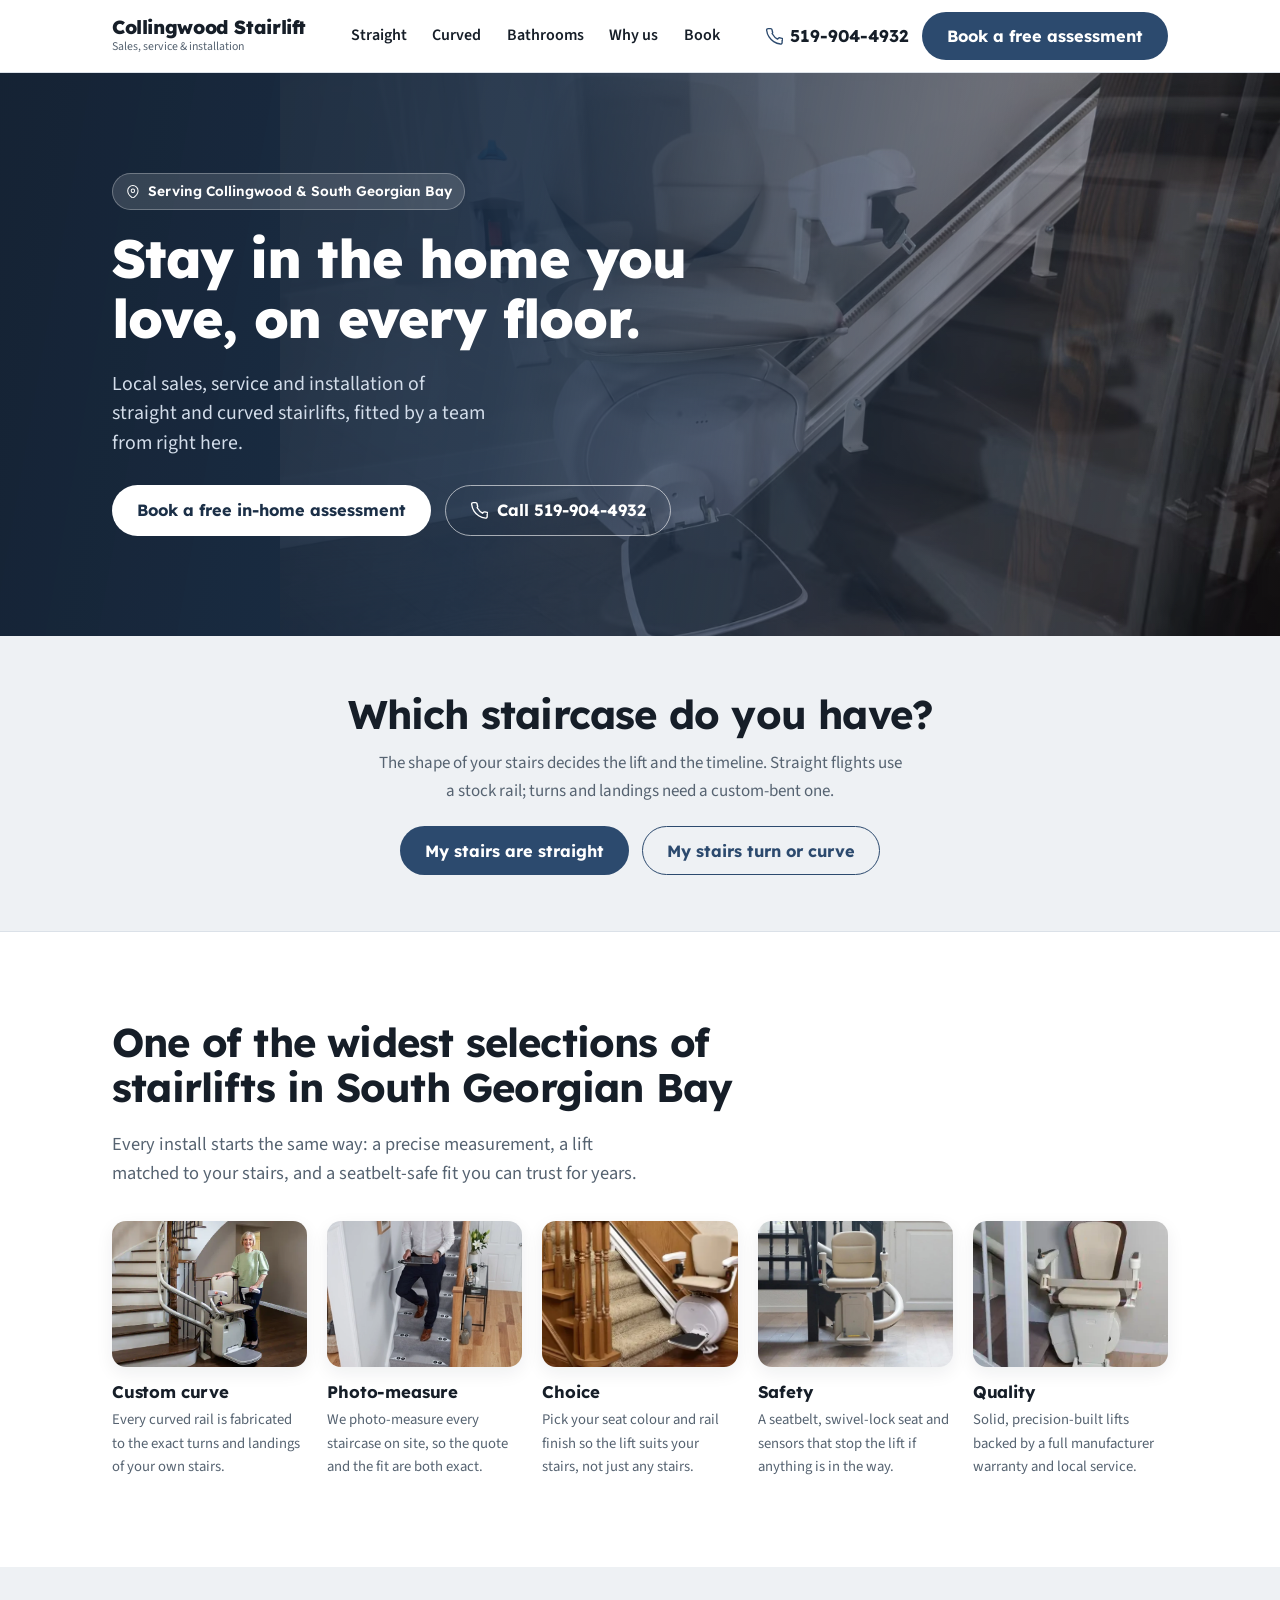
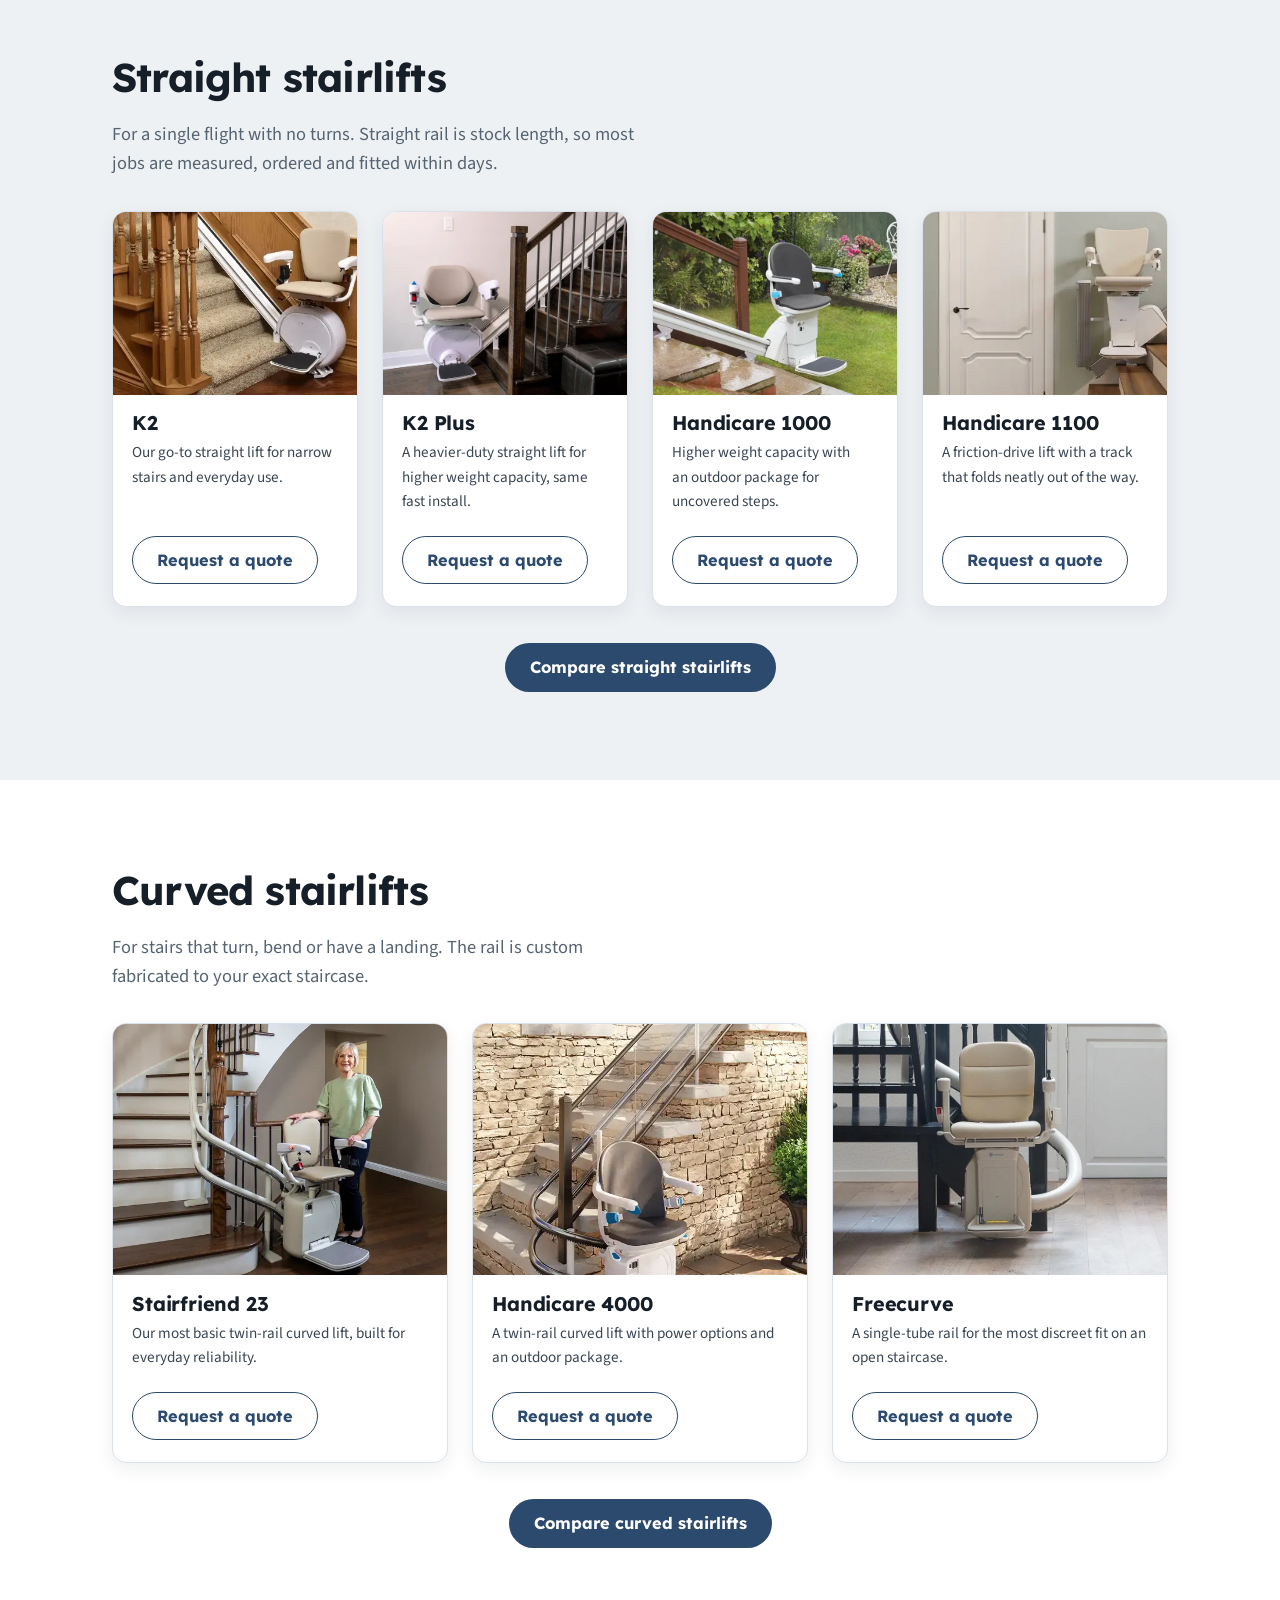
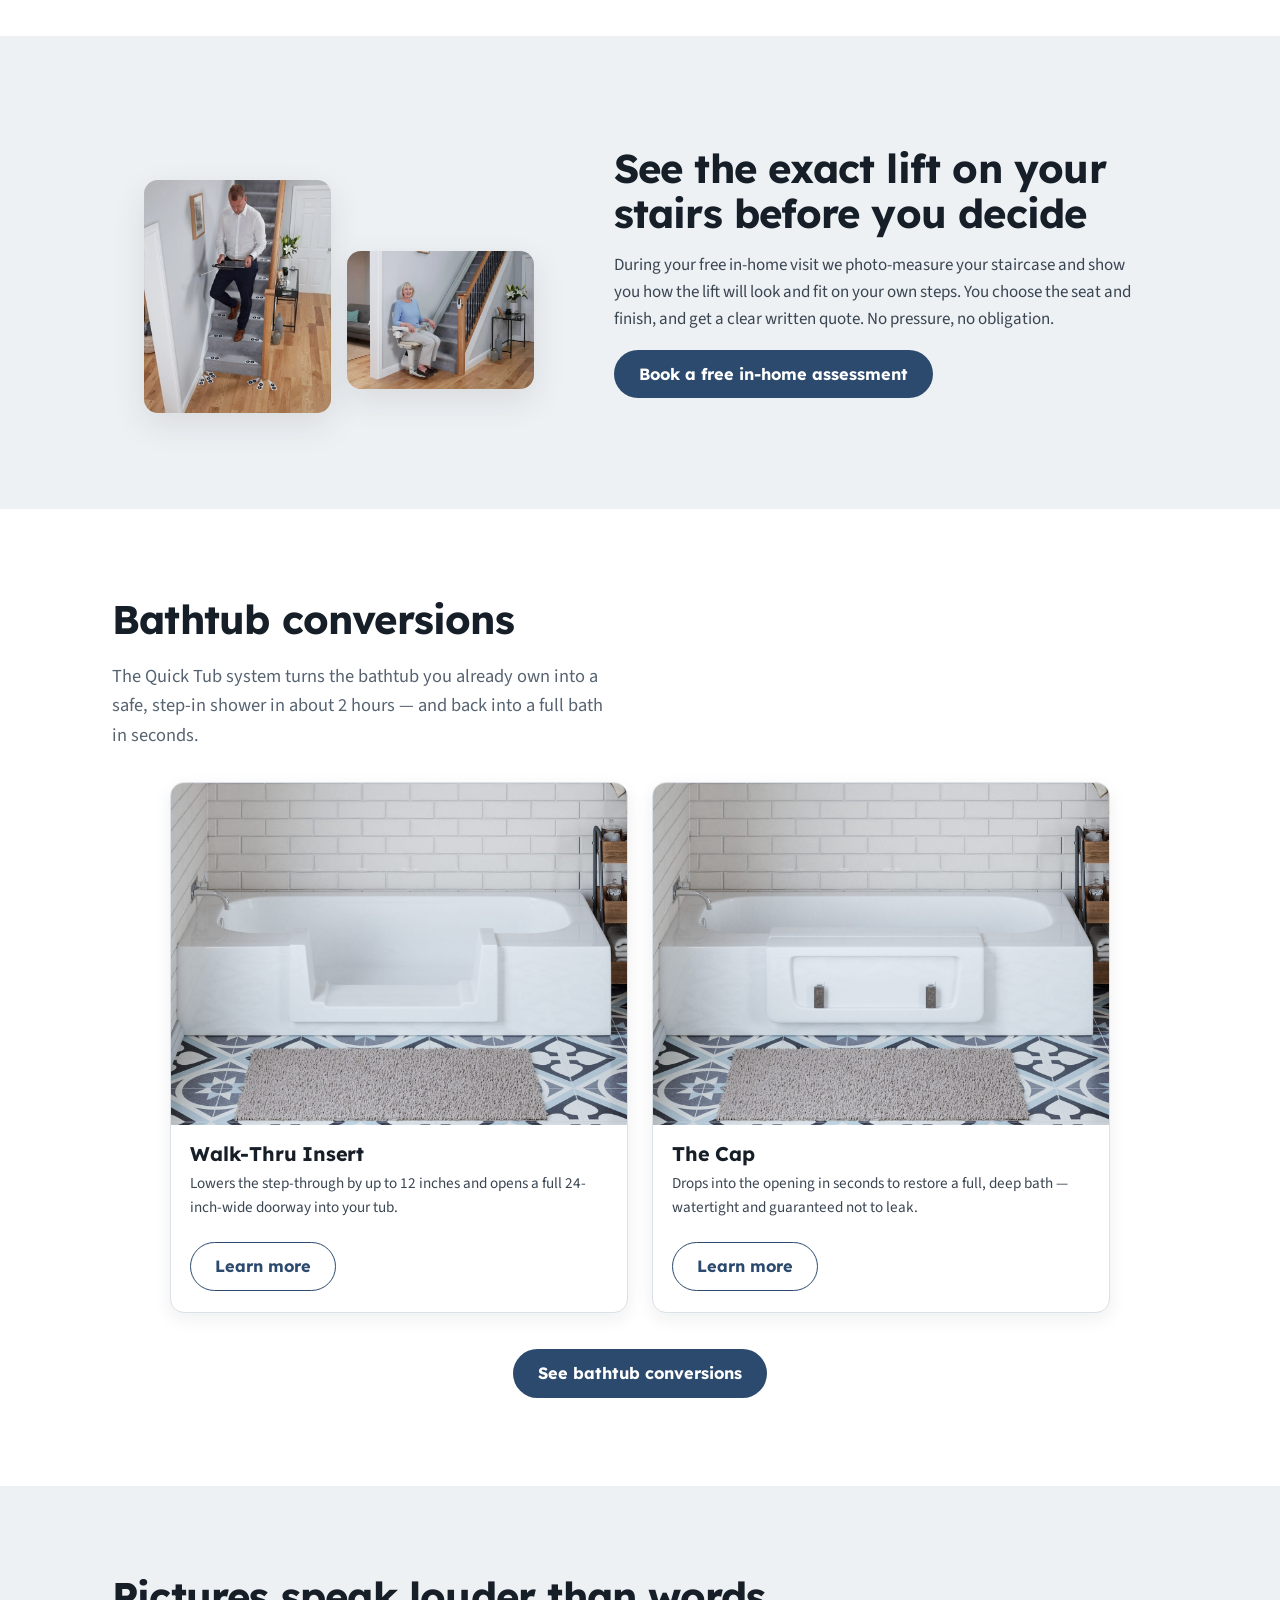
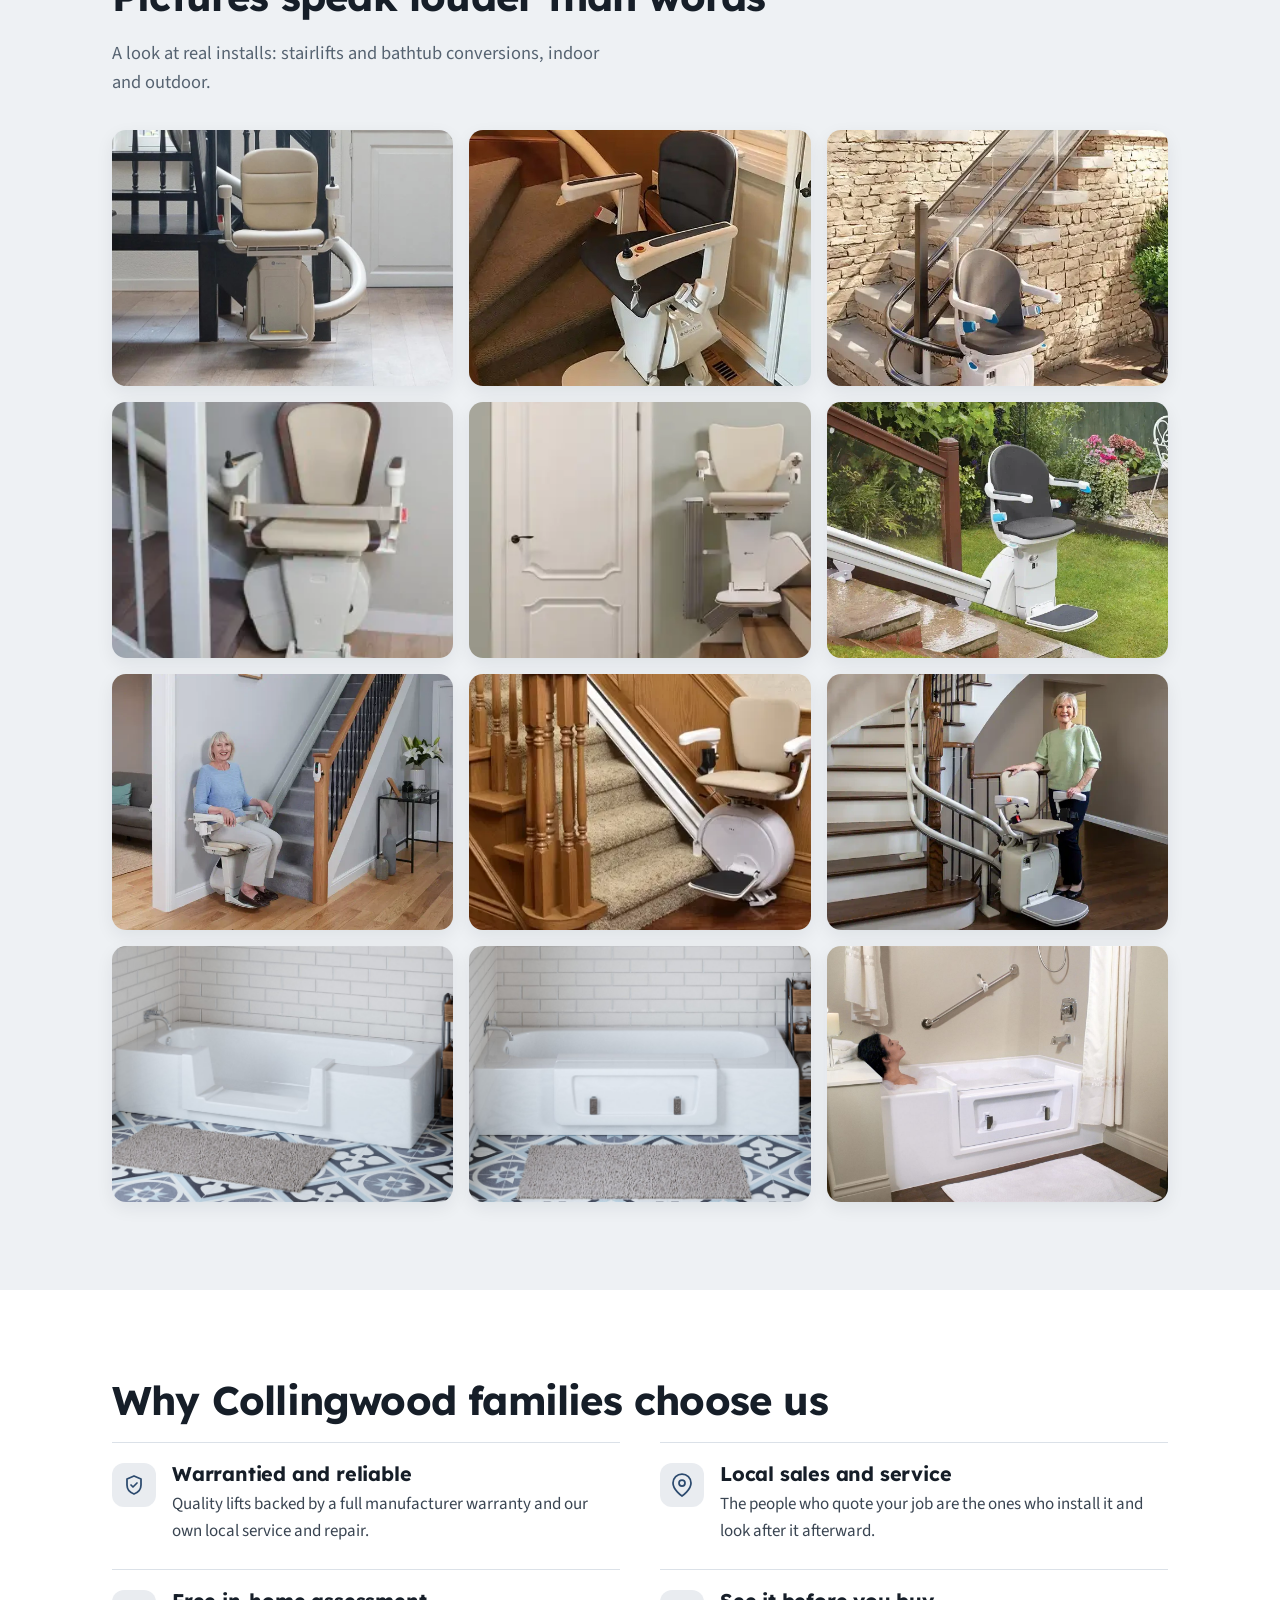
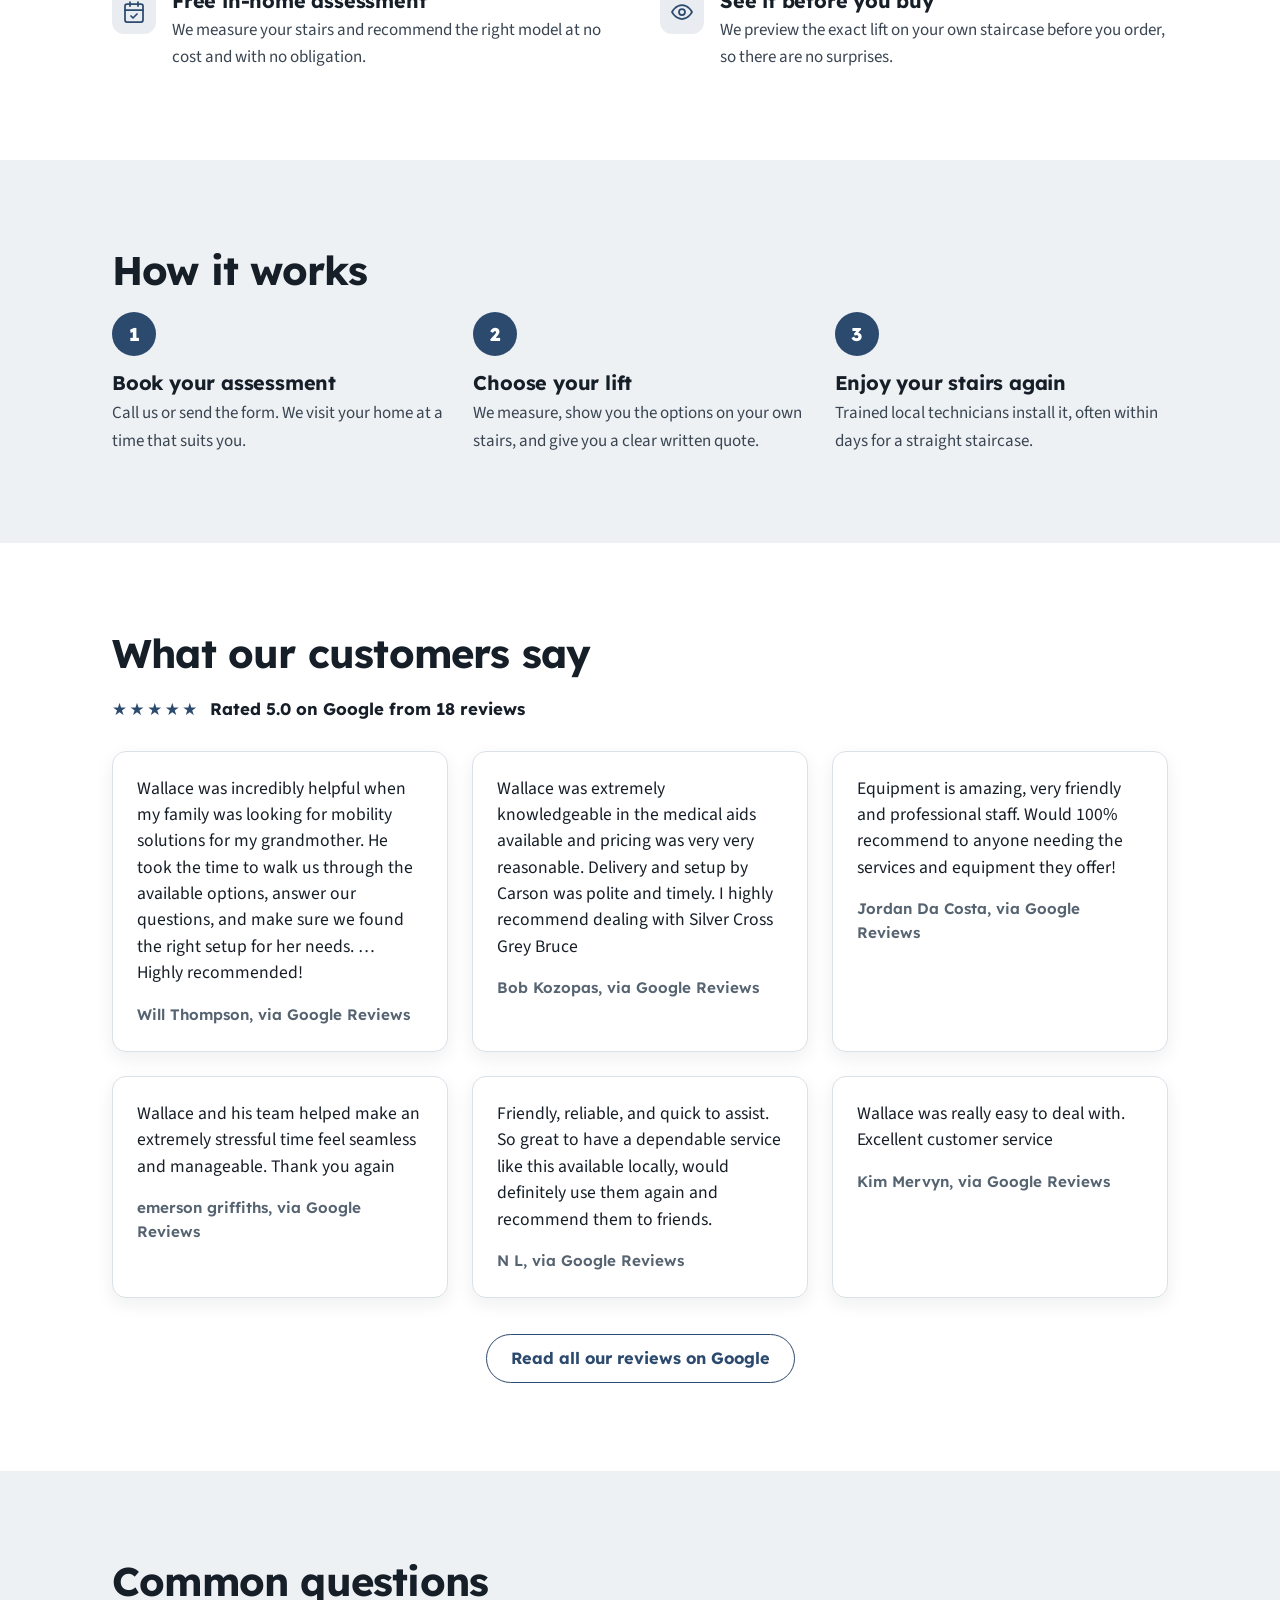
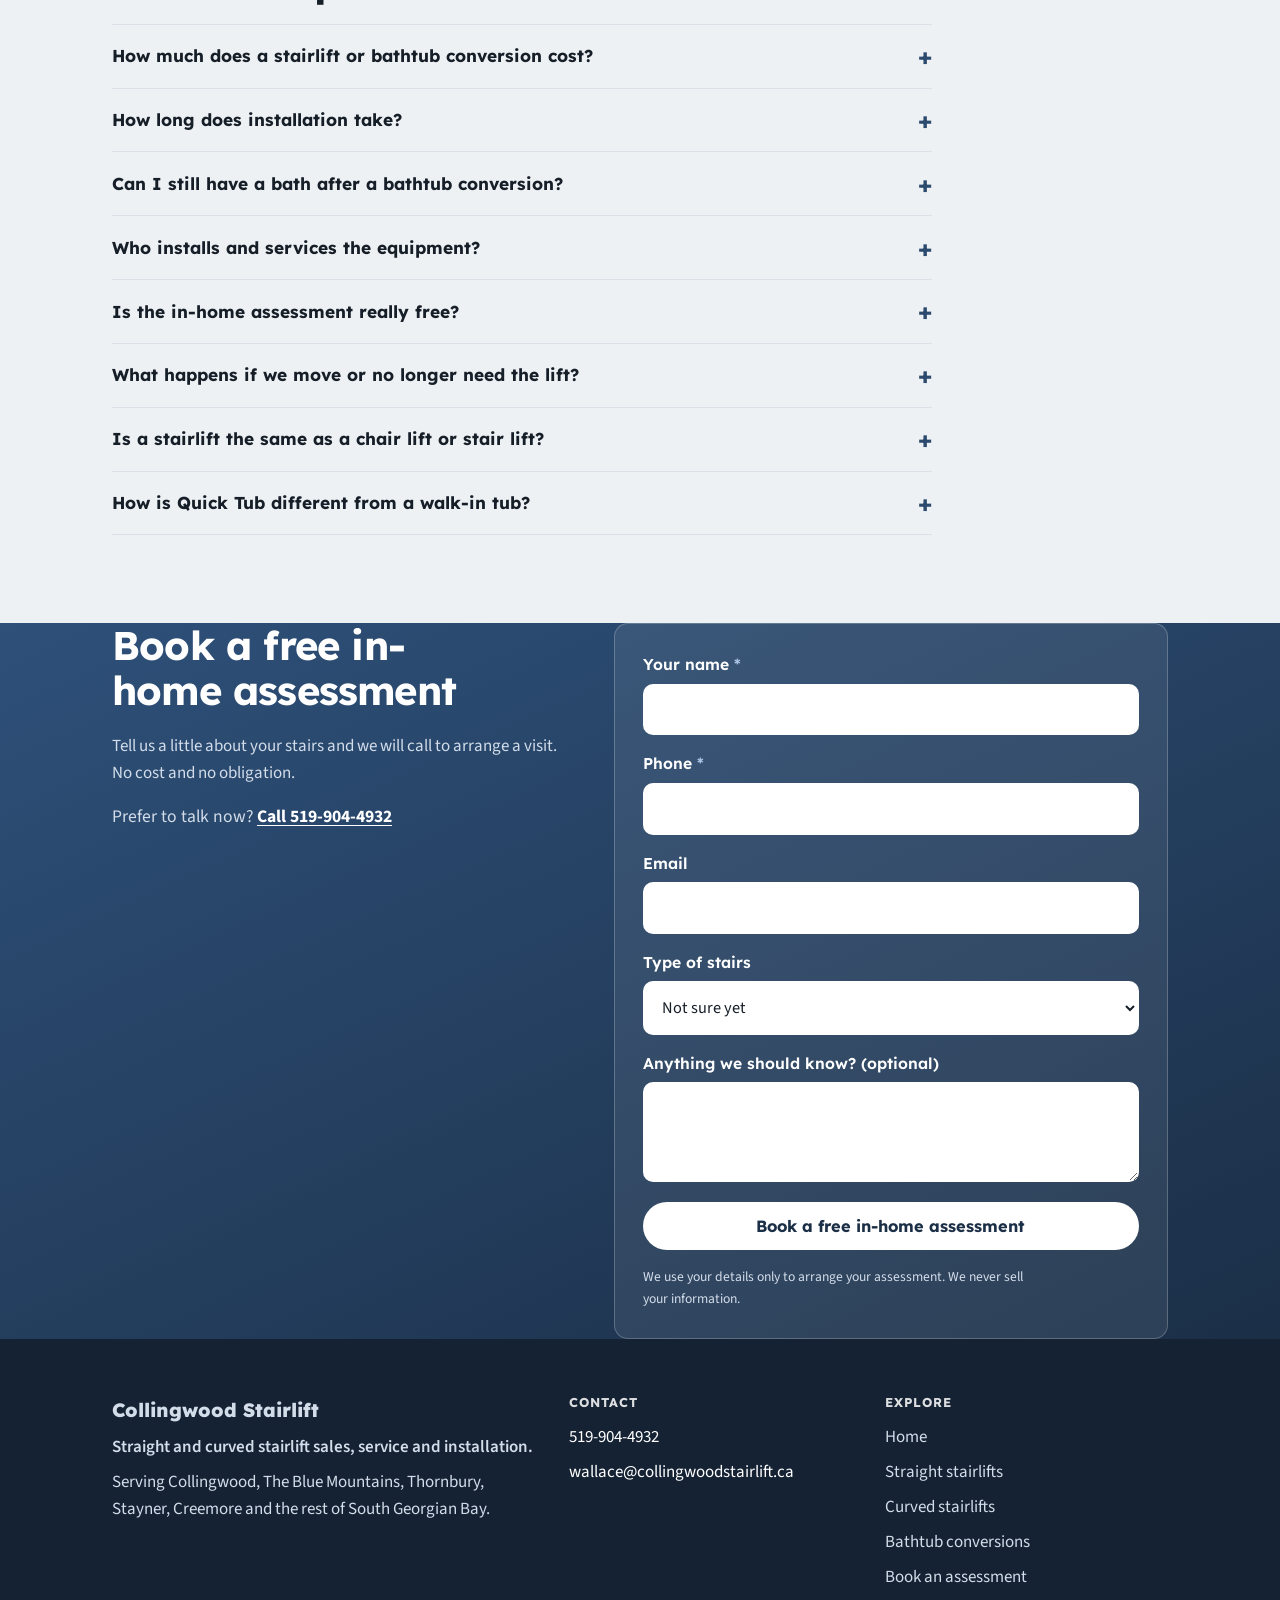
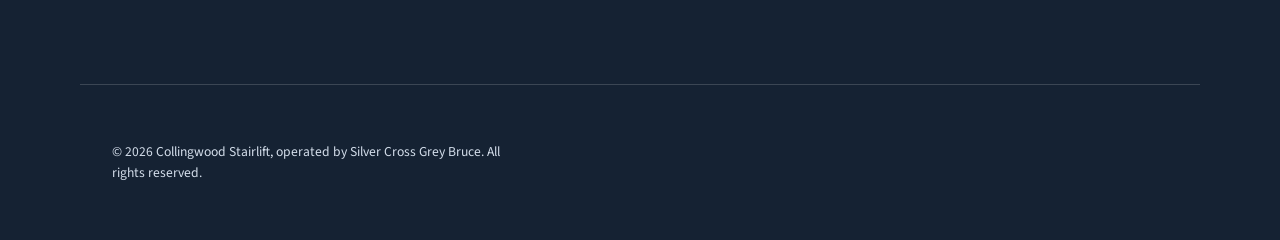
==== commit 70b0a8dd: "Add files via upload" ====
--- a/index.html
+++ b/index.html
@@ -7,6 +7,9 @@
 <meta name="description" content="Straight and curved stairlifts and Quick Tub bathtub conversions, sold and installed locally in Collingwood and South Georgian Bay. Free in-home assessment.">
 <meta name="theme-color" content="#1b2f47">
 <link rel="icon" type="image/svg+xml" href="favicon.svg">
+<link rel="icon" type="image/png" sizes="48x48" href="favicon-48.png">
+<link rel="icon" type="image/png" sizes="192x192" href="favicon-192.png">
+<link rel="apple-touch-icon" href="apple-touch-icon.png">
 <link rel="canonical" href="https://collingwoodstairlift.ca/">
 <meta property="og:type" content="website">
 <meta property="og:site_name" content="Collingwood Stairlift">
--- a/styles.css
+++ b/styles.css
@@ -245,6 +245,16 @@
 .hero-photo{position:relative;isolation:isolate;overflow:hidden;background:var(--accent-2)}
 .hero-photo .hero-bg{position:absolute;inset:0;width:100%;height:100%;object-fit:cover;object-position:72% center;z-index:0}
 video.hero-bg{pointer-events:none}
+/* Show the whole video frame (no crop), anchored right; navy fills the rest.
+   The left edge feathers into the navy so there is no visible seam. */
+.hero-photo video.hero-bg{
+  object-fit:contain;object-position:right center;
+  -webkit-mask-image:linear-gradient(90deg,transparent 0,#000 22%);
+  mask-image:linear-gradient(90deg,transparent 0,#000 22%);
+}
+@media (max-width:820px){
+  .hero-photo video.hero-bg{object-fit:cover;object-position:center;-webkit-mask-image:none;mask-image:none}
+}
 .hero-photo .scrim{position:absolute;inset:0;z-index:1;background:linear-gradient(100deg,rgba(21,34,51,.96) 0%,rgba(27,47,71,.88) 40%,rgba(27,47,71,.48) 72%,rgba(27,47,71,.08) 100%)}
 .hero-photo .wrap{position:relative;z-index:2}
 .hero-inner{max-width:600px;color:#fff;padding-block:clamp(3.5rem,9vw,6.25rem)}
@@ -366,6 +376,24 @@
 .faq p{margin:0 0 1.15rem;color:var(--body)}
 .faq summary:hover{color:var(--accent)}
 
+/* ===== v7: compact mobile — card grids become horizontal swipe rows ===== */
+@media (max-width:820px){
+  .section{padding-block:2.4rem}
+  .section-lead{margin-bottom:1.4rem}
+  .feature-grid,.product-grid,.product-grid--2,.product-grid--3,.gallery-grid,.quote-grid{
+    display:flex;overflow-x:auto;gap:.9rem;
+    scroll-snap-type:x mandatory;-webkit-overflow-scrolling:touch;
+    scrollbar-width:thin;padding-bottom:.6rem;margin-top:1.25rem;
+  }
+  .feature-card,.product-card,.quote{flex:0 0 76%;scroll-snap-align:start}
+  .feature-card{flex-basis:62%}
+  .gallery-grid img{flex:0 0 72%;width:72%;scroll-snap-align:start}
+  /* assessment-band photos: side by side instead of stacked */
+  .split-media--gallery{grid-template-columns:1fr 1fr}
+  .split-media--gallery img:first-child{display:block}
+  .section-cta{margin-top:1.4rem}
+}
+
 /* Power options: one compact row so it reads differently from the why-grid */
 .power-grid{grid-template-columns:repeat(4,1fr);gap:1.5rem}
 .power-grid .why-item{flex-direction:column;gap:.75rem}
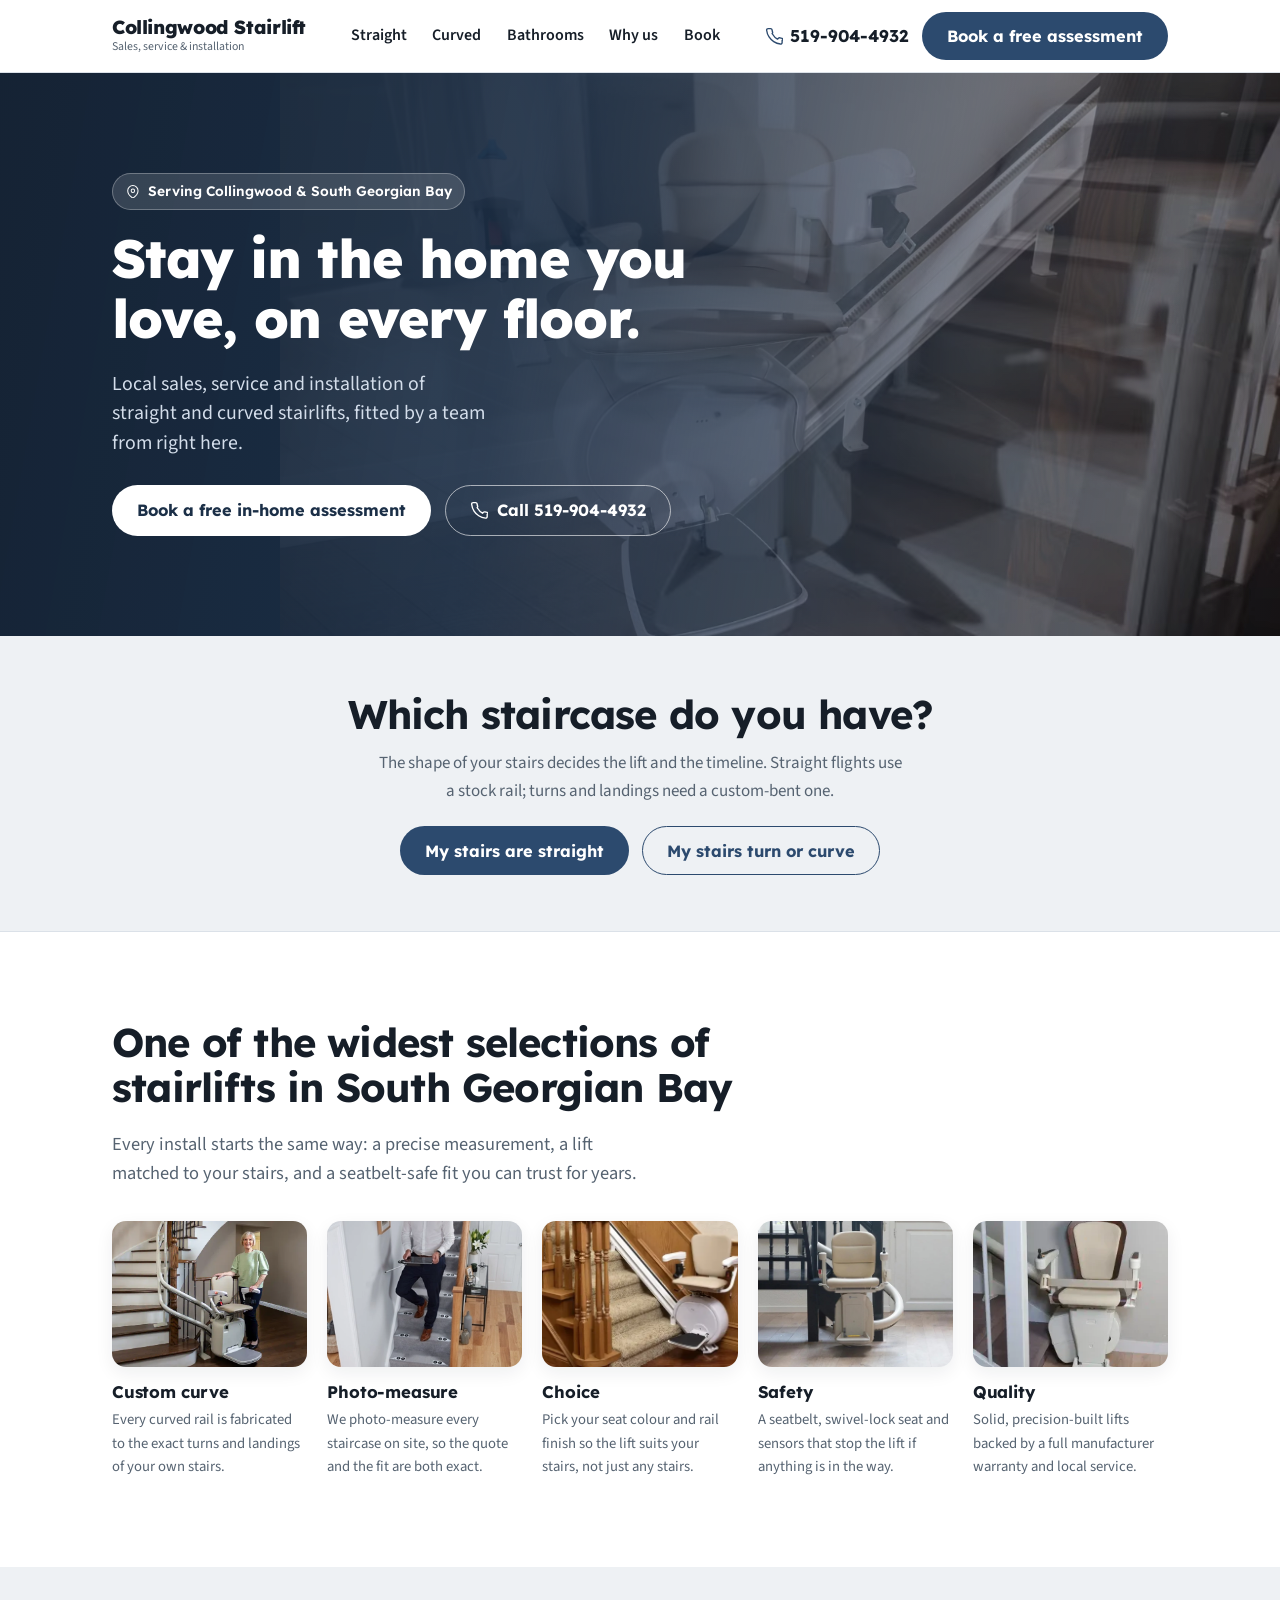
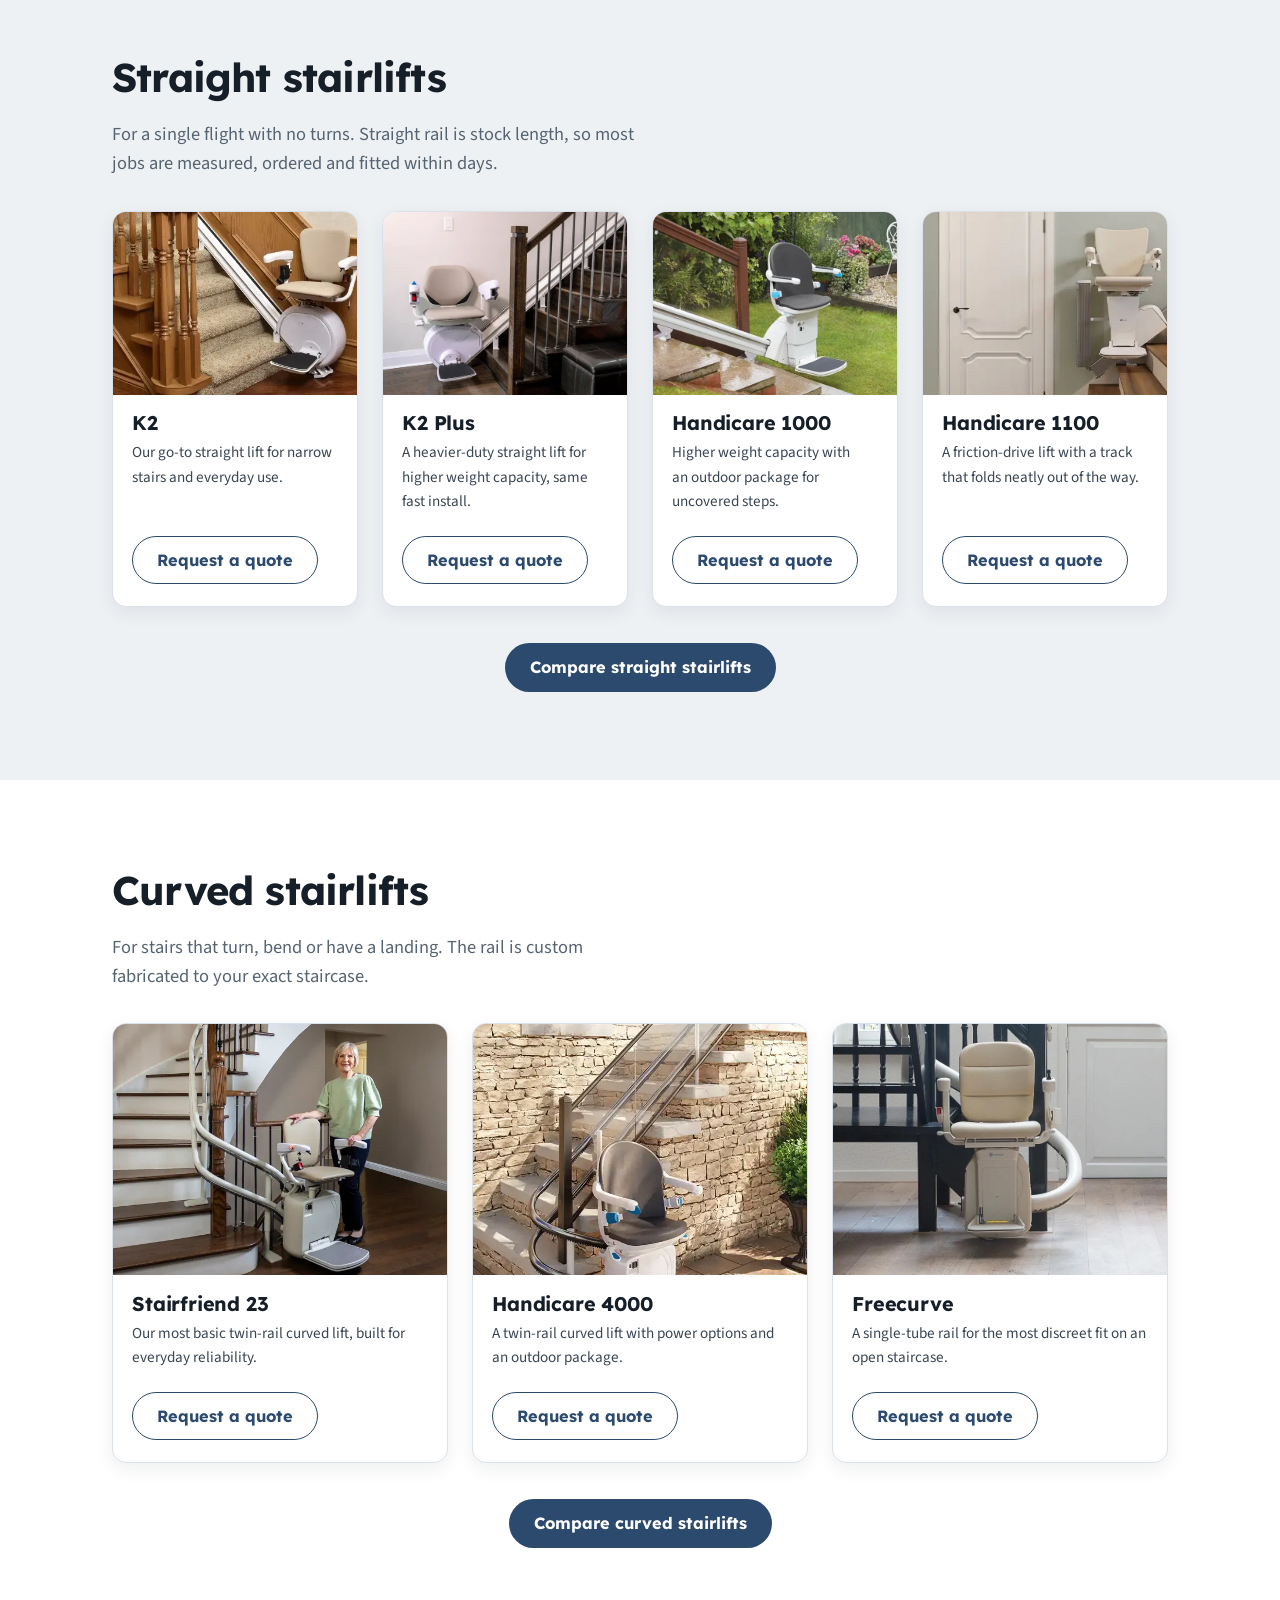
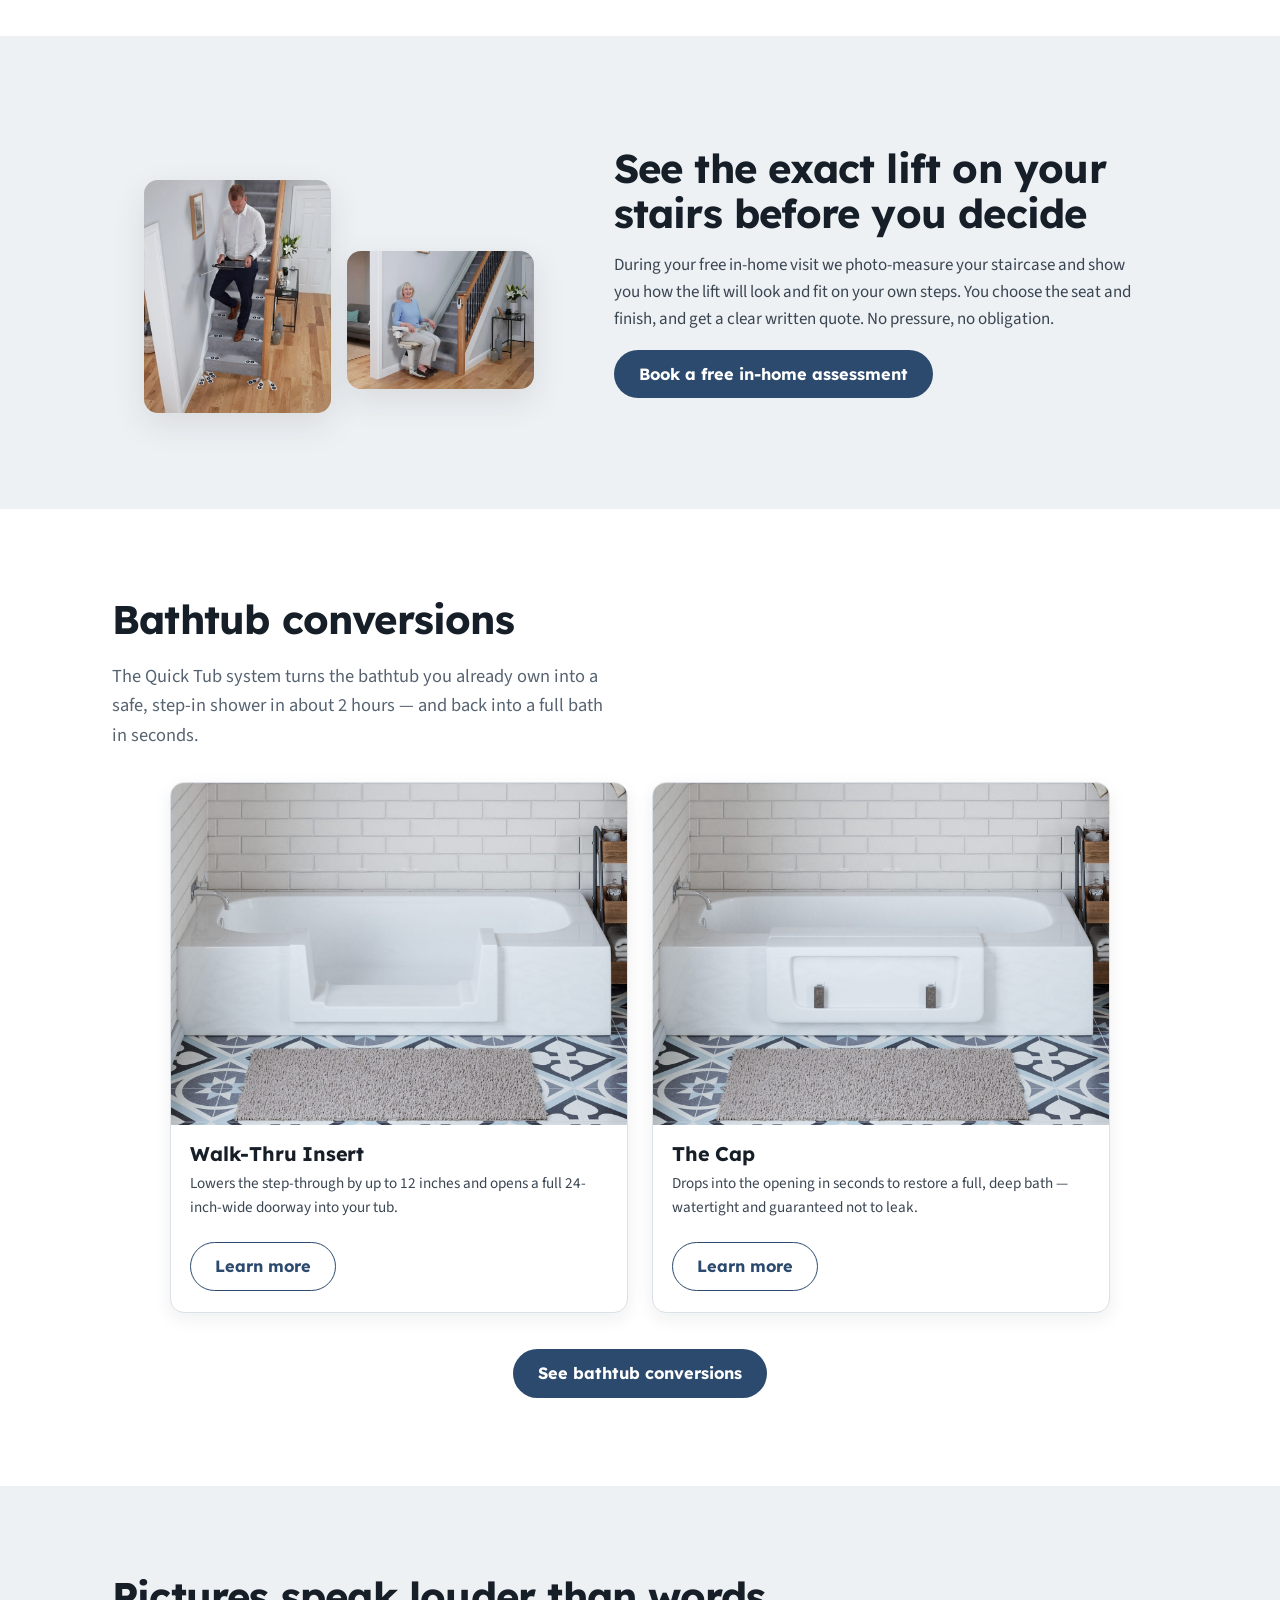
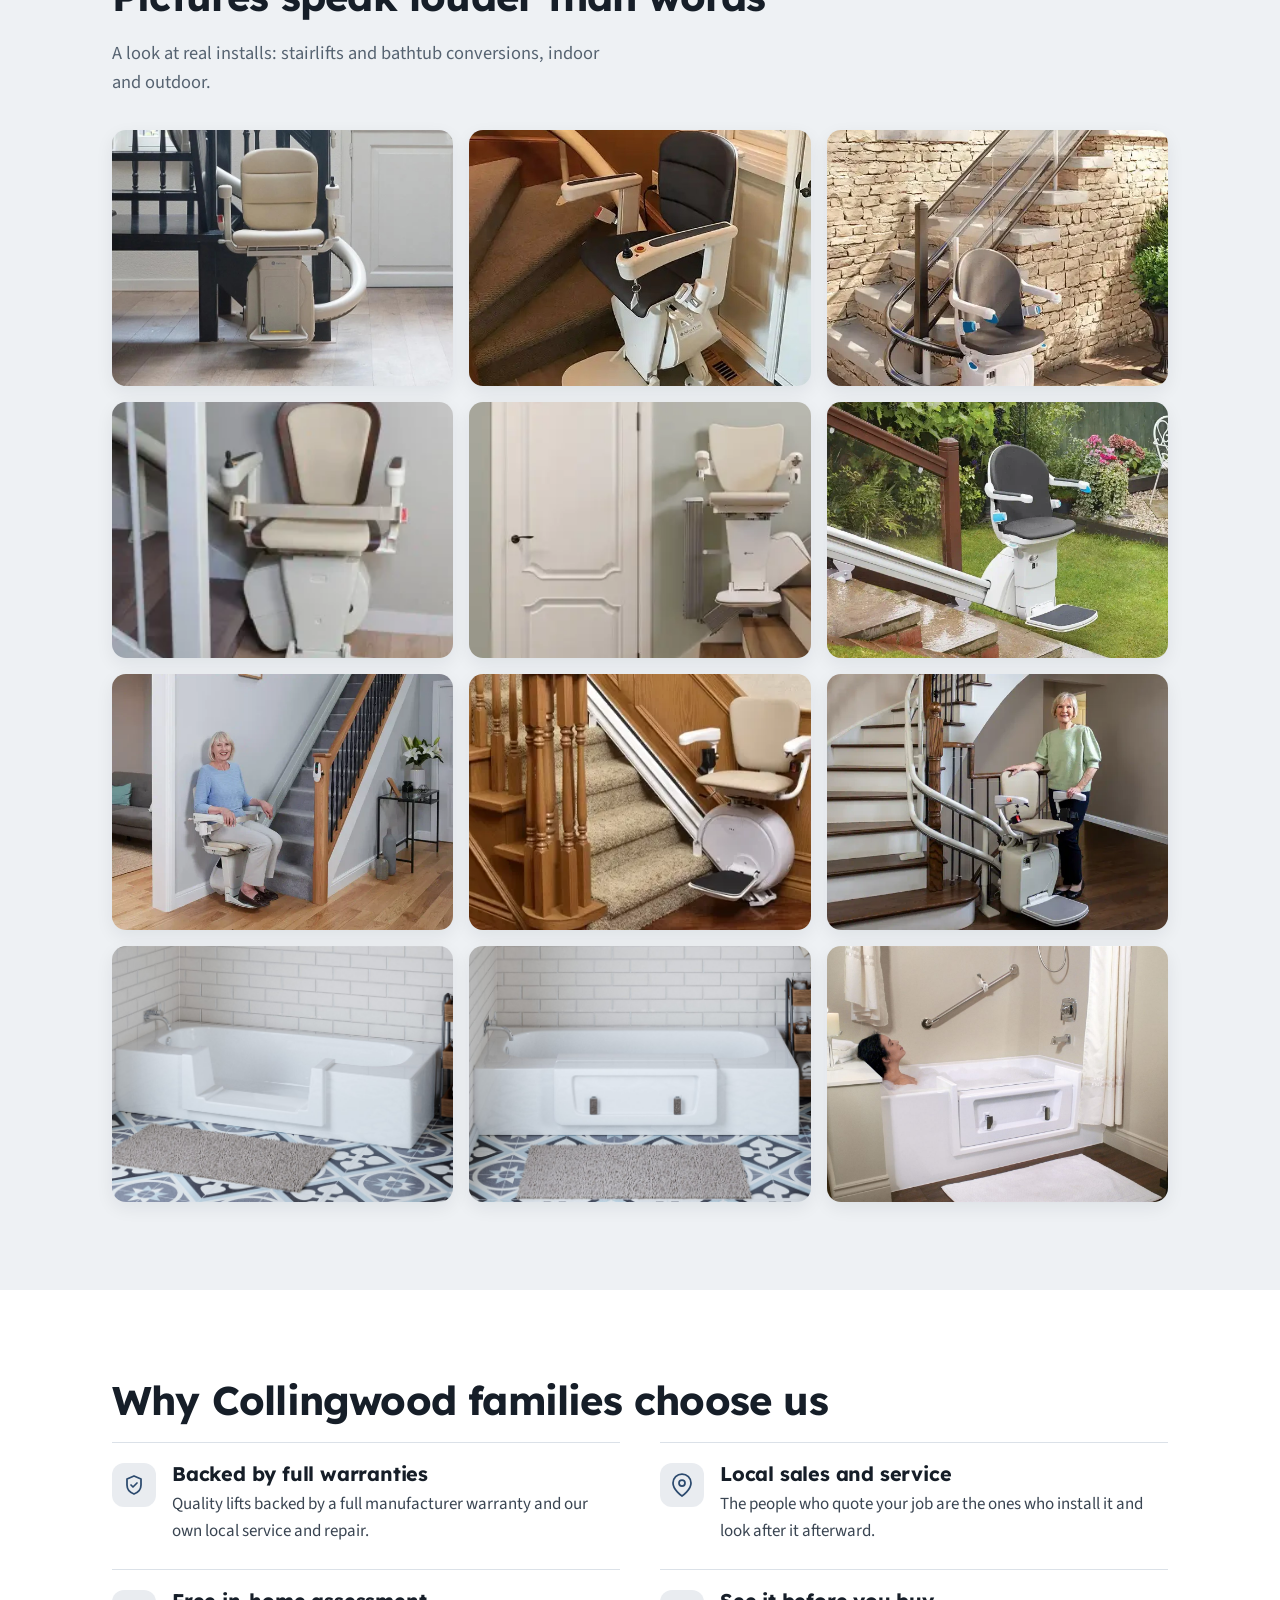
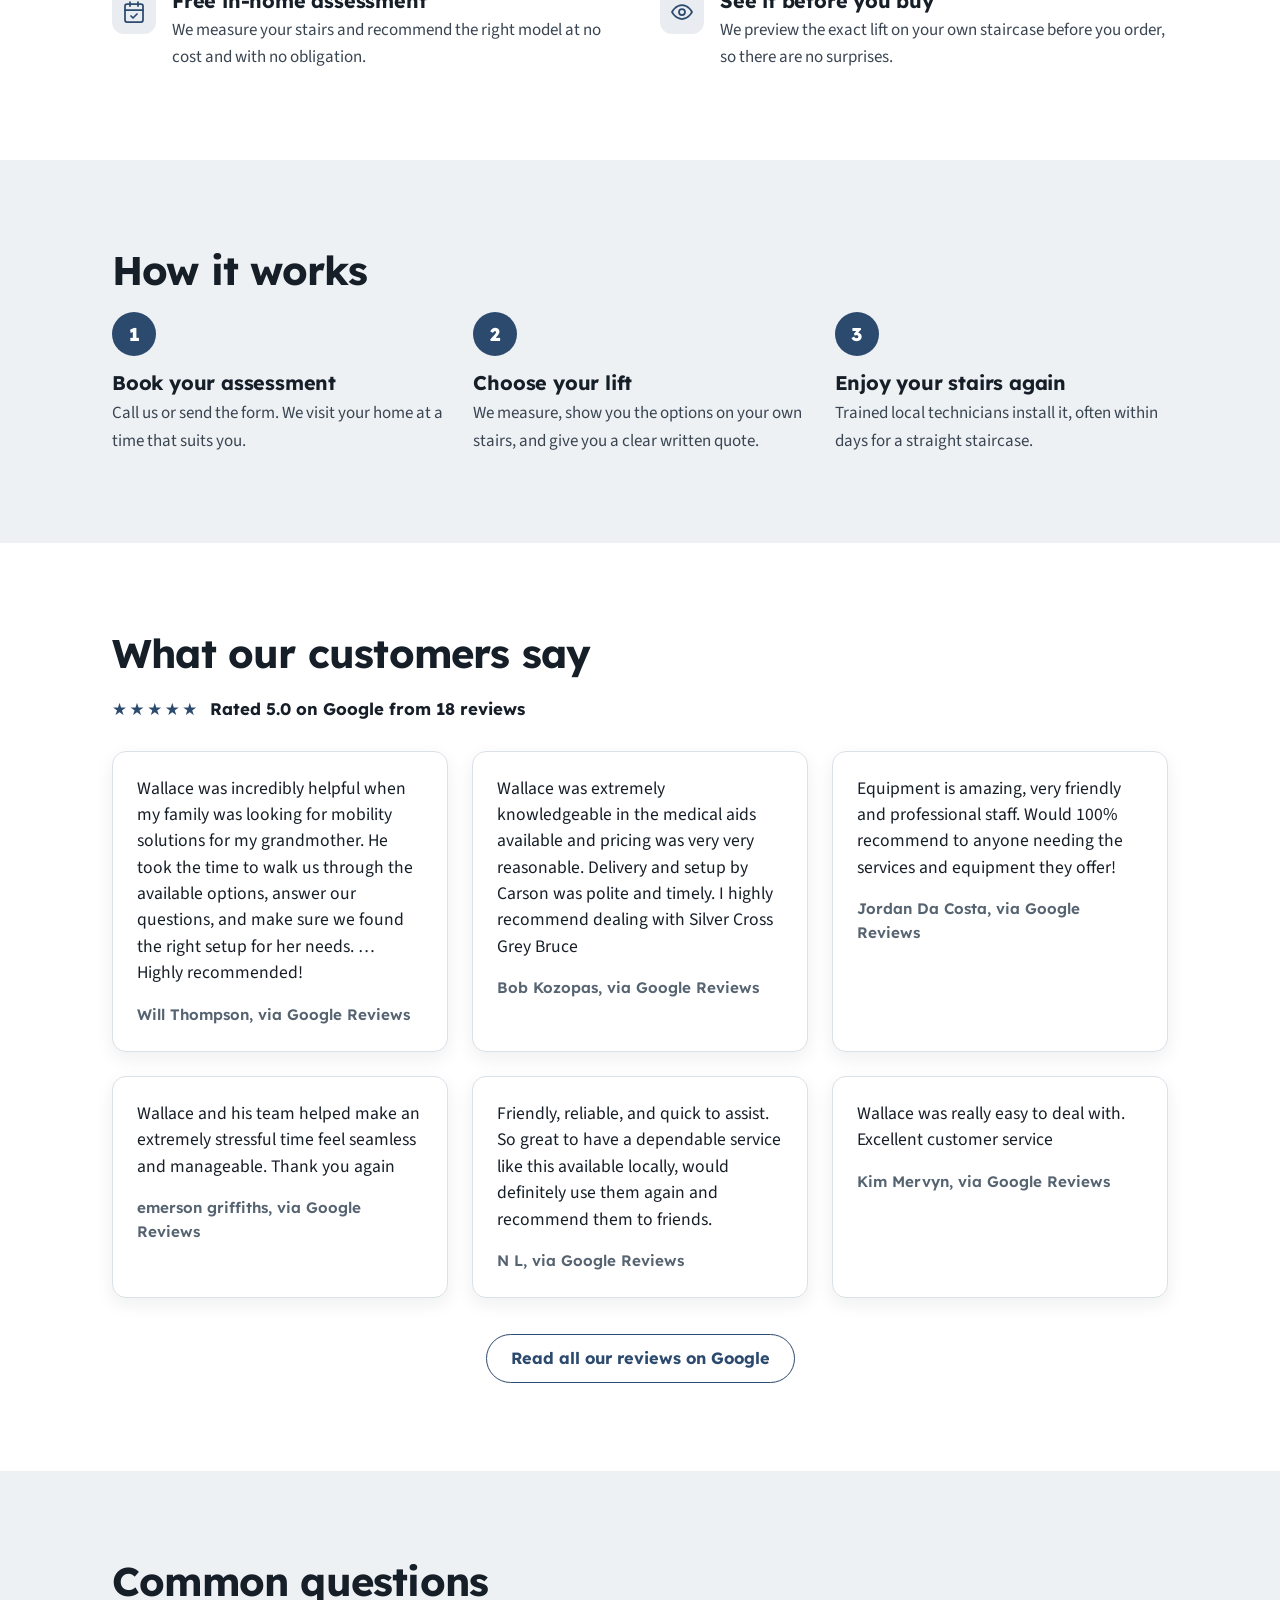
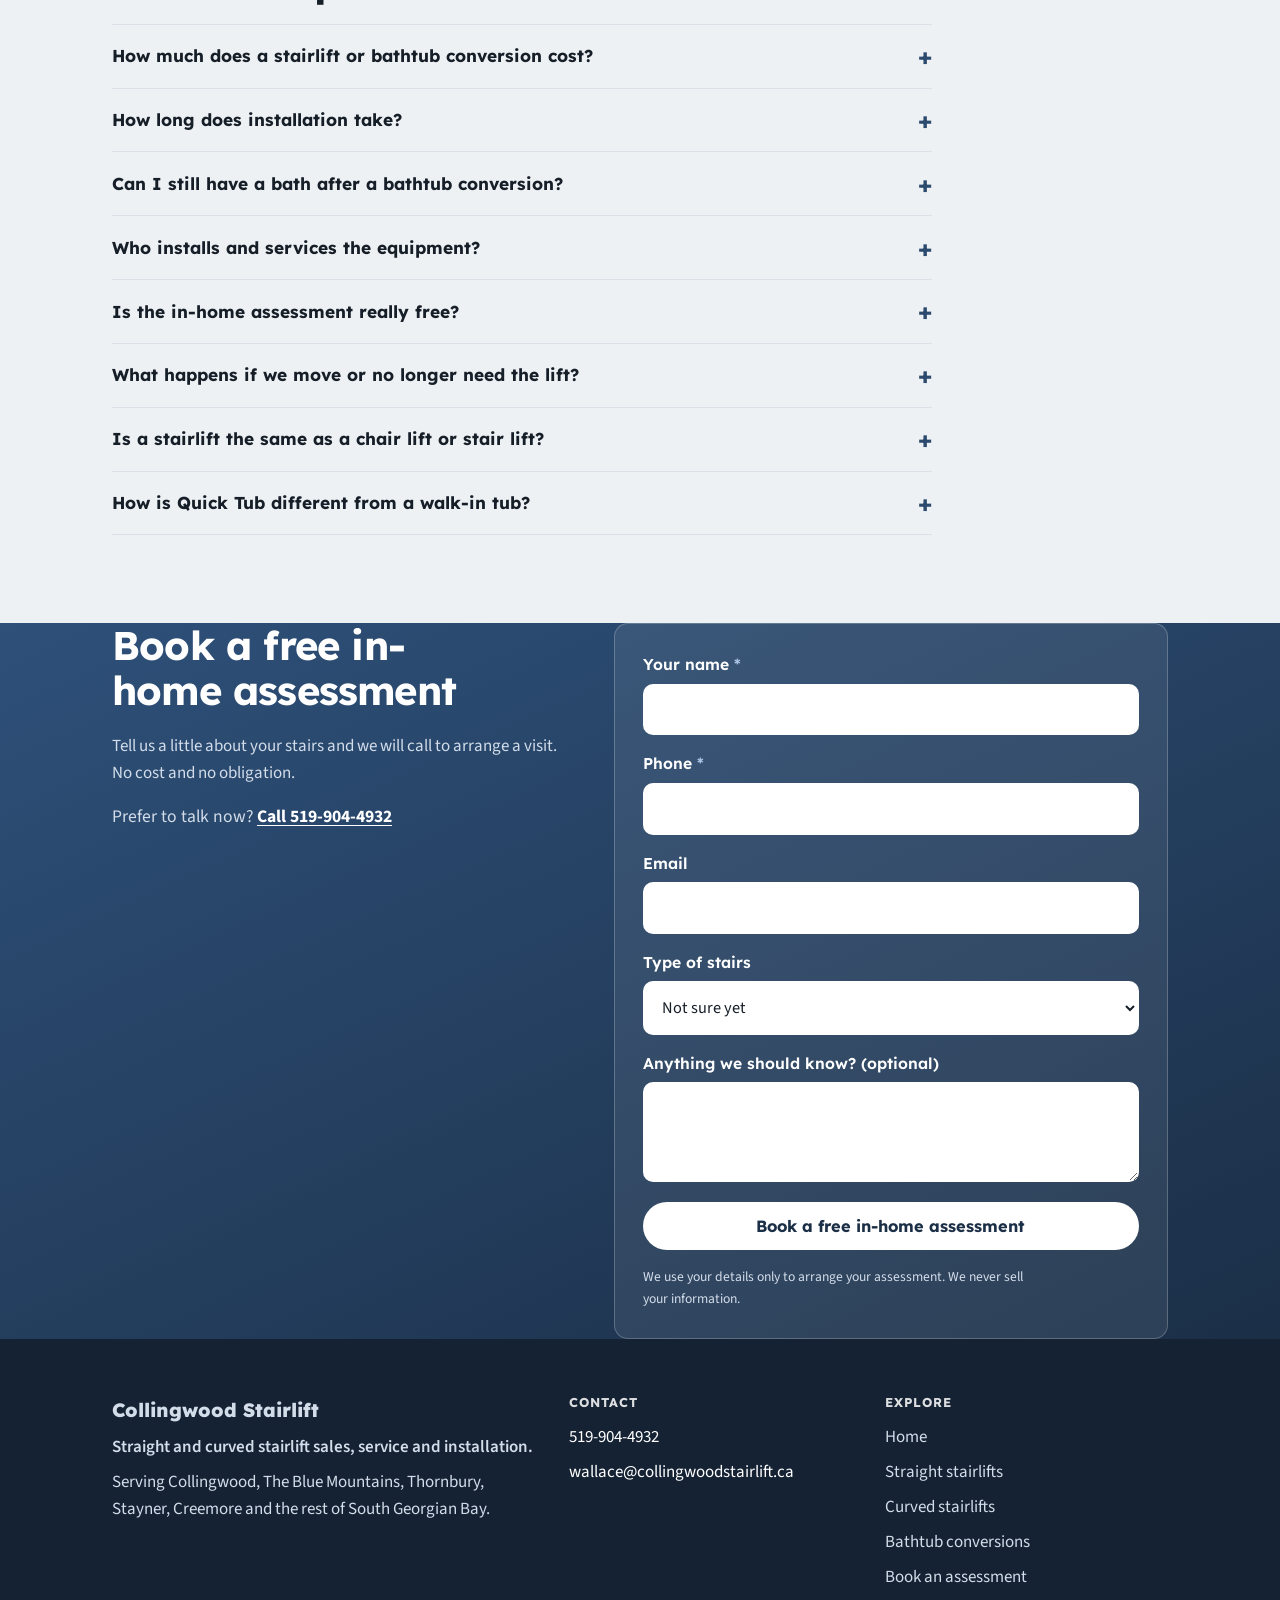
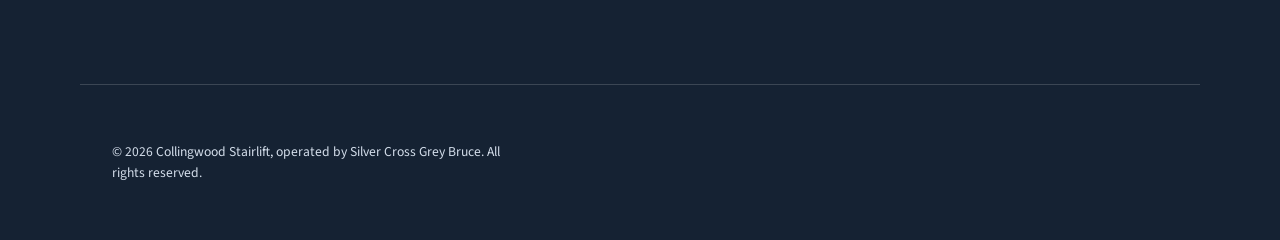
==== commit 749d9c68: "Add files via upload" ====
--- a/index.html
+++ b/index.html
@@ -292,7 +292,7 @@
       <div class="why-grid">
         <div class="why-item">
           <span class="why-ic"><svg viewBox="0 0 24 24" fill="none" stroke="currentColor" stroke-width="1.75" stroke-linecap="round" stroke-linejoin="round" aria-hidden="true"><path d="M12 3l7 3v6c0 4.5-3 7.5-7 9-4-1.5-7-4.5-7-9V6l7-3Z"/><path d="M9 12l2 2 4-4"/></svg></span>
-          <div><h3>Warrantied and reliable</h3><p>Quality lifts backed by a full manufacturer warranty and our own local service and repair.</p></div>
+          <div><h3>Backed by full warranties</h3><p>Quality lifts backed by a full manufacturer warranty and our own local service and repair.</p></div>
         </div>
         <div class="why-item">
           <span class="why-ic"><svg viewBox="0 0 24 24" fill="none" stroke="currentColor" stroke-width="1.75" stroke-linecap="round" stroke-linejoin="round" aria-hidden="true"><path d="M21 10c0 7-9 13-9 13s-9-6-9-13a9 9 0 0 1 18 0Z"/><circle cx="12" cy="10" r="3"/></svg></span>
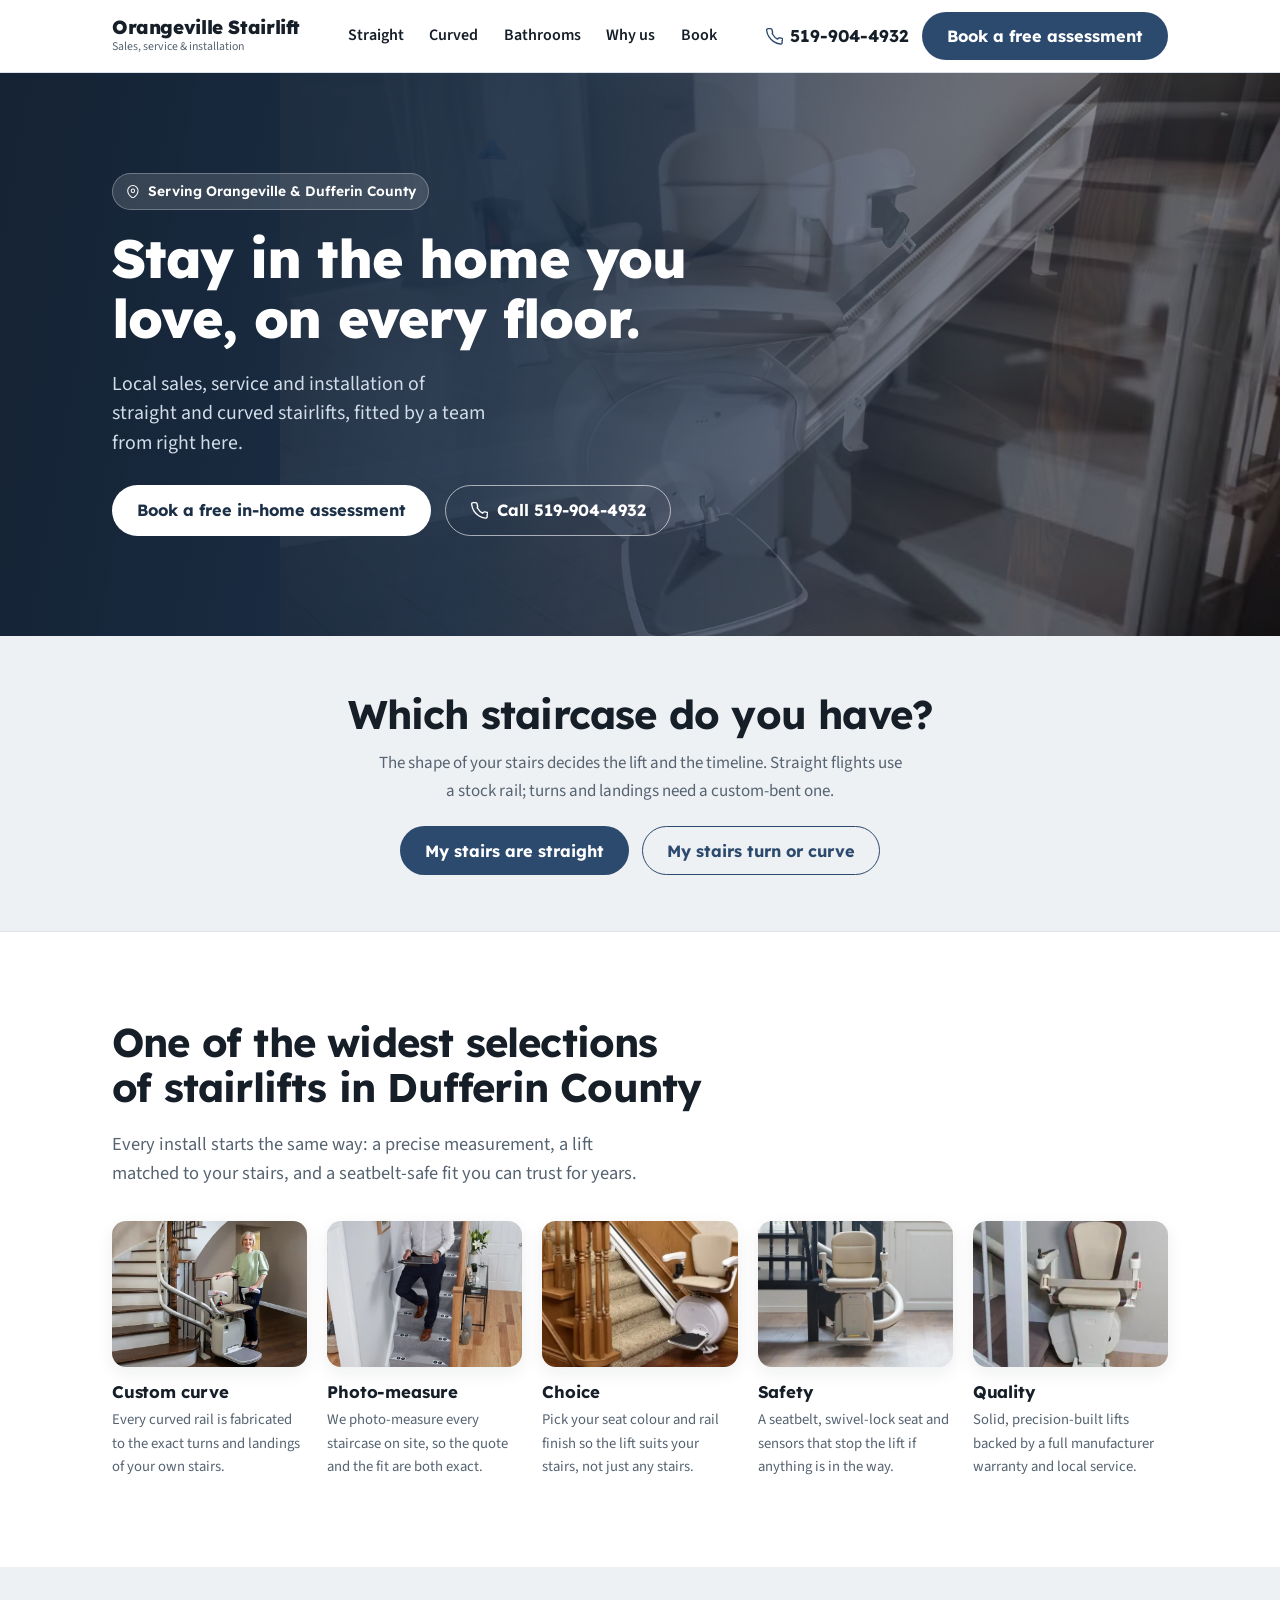
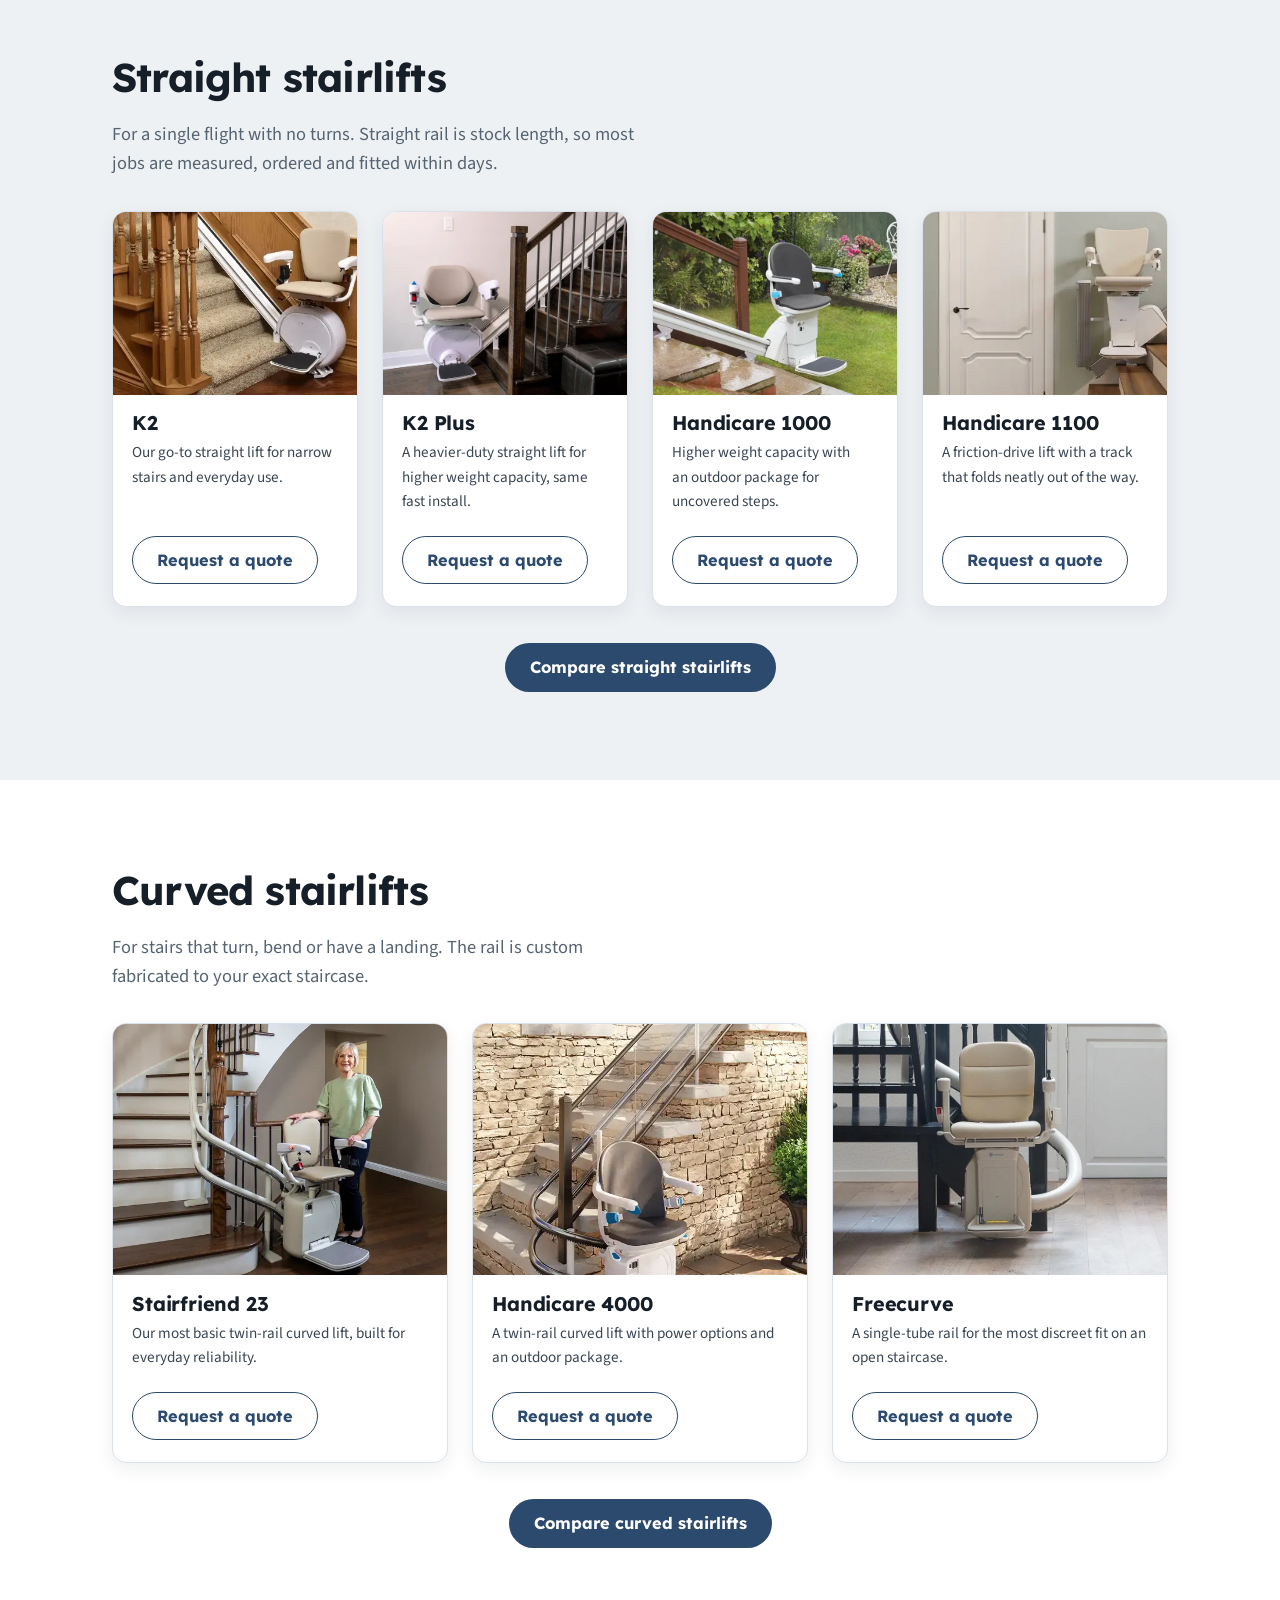
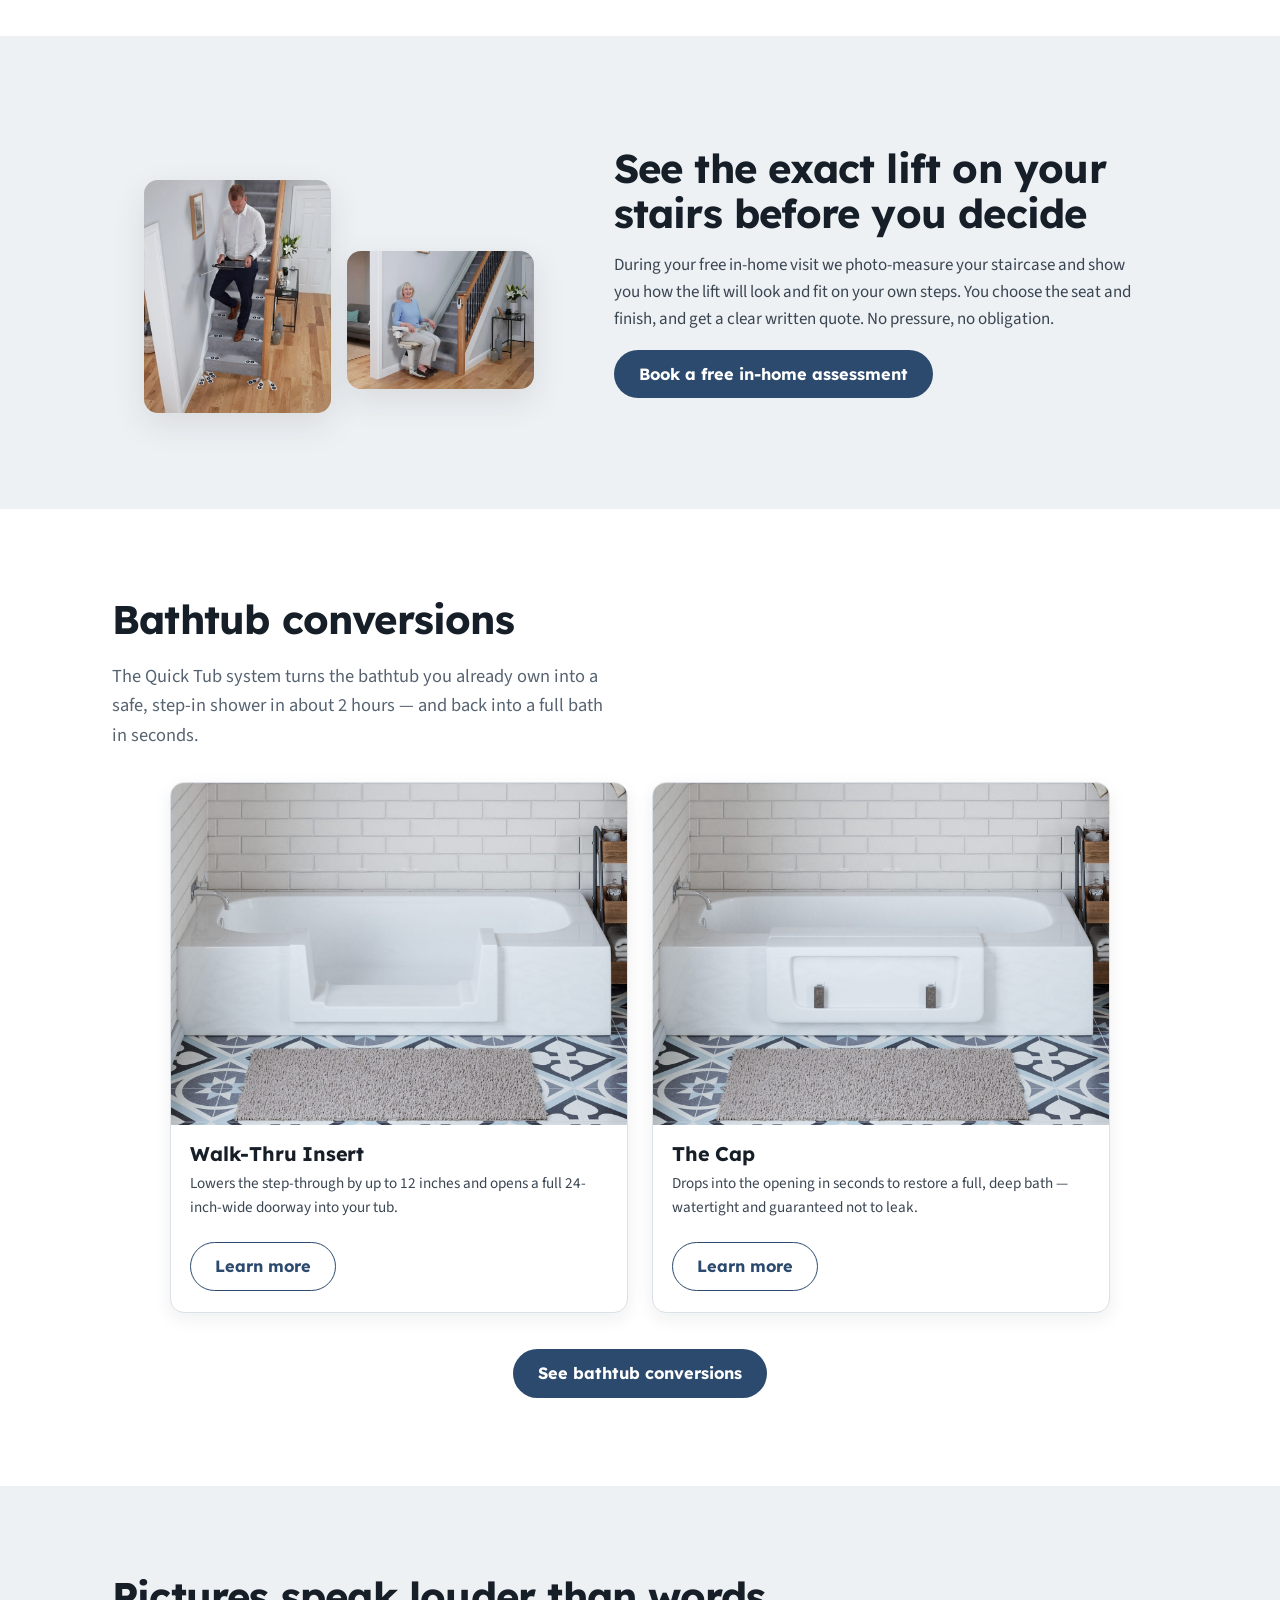
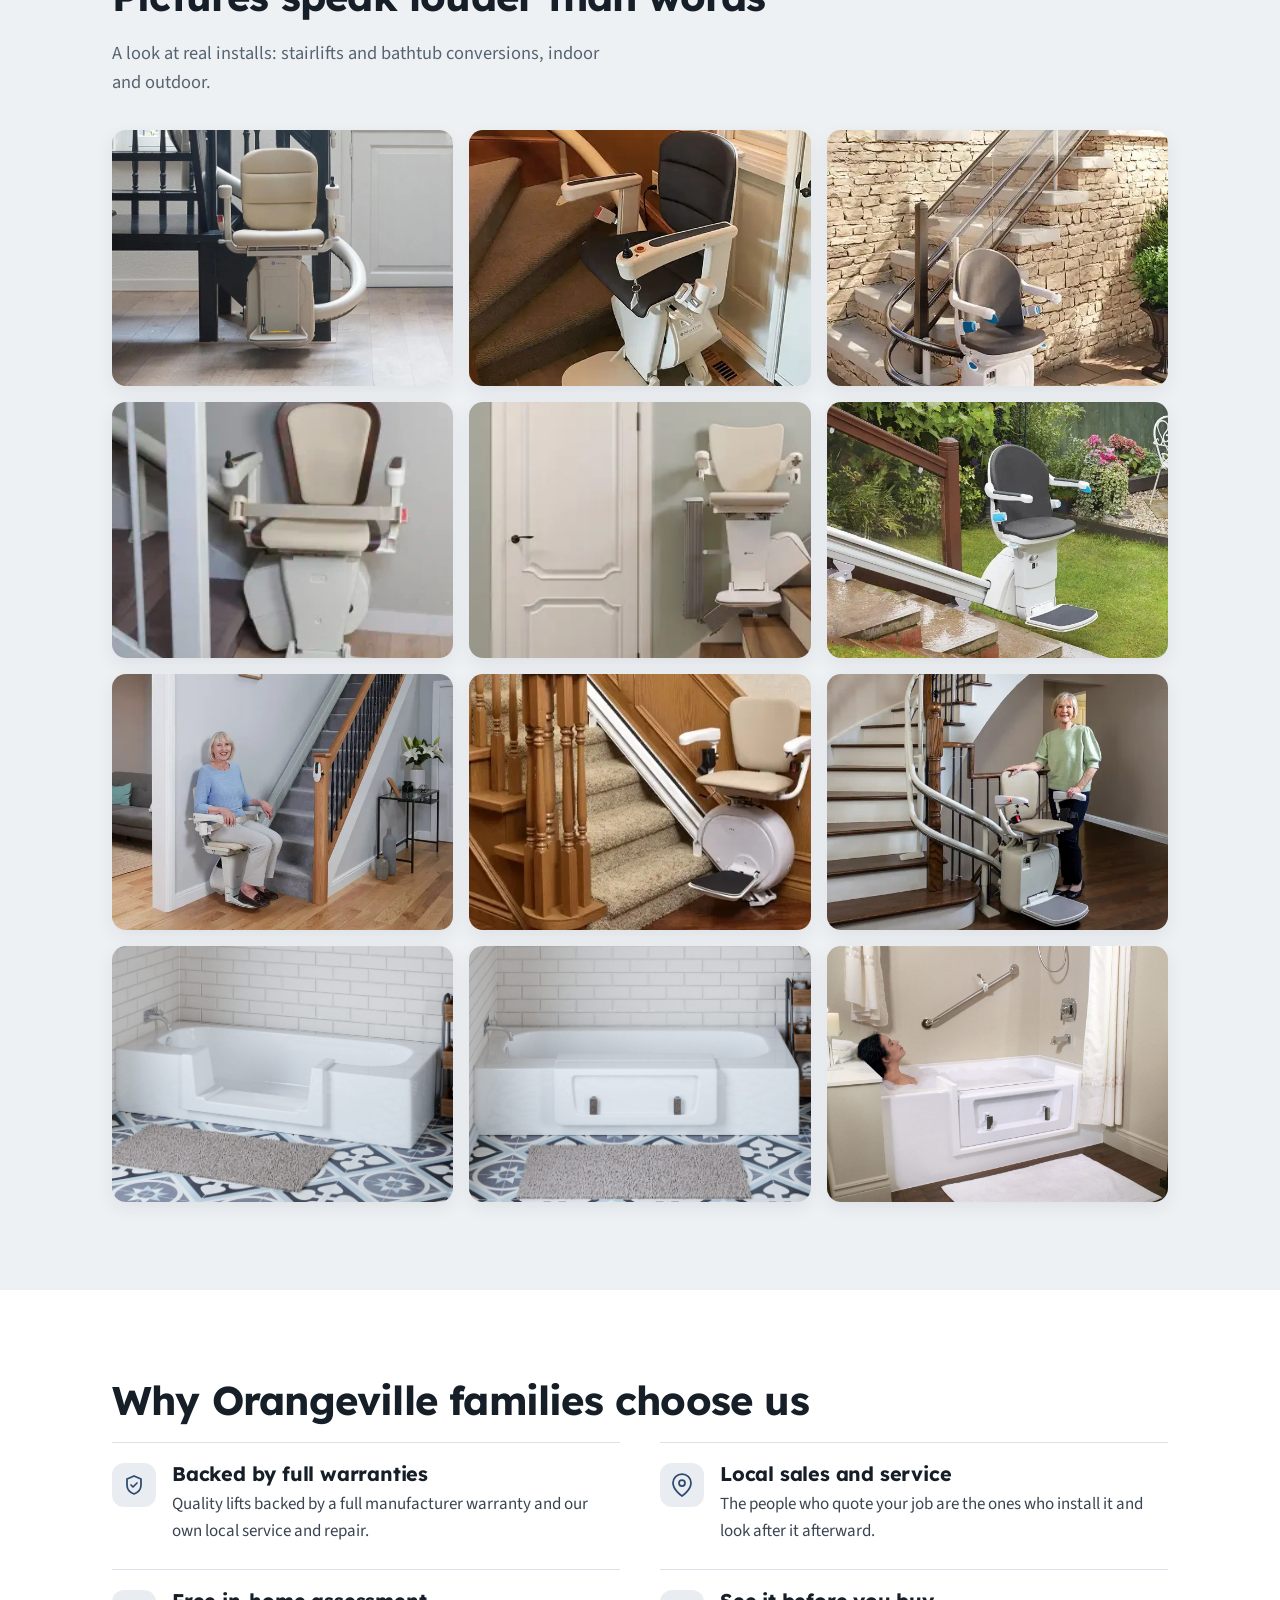
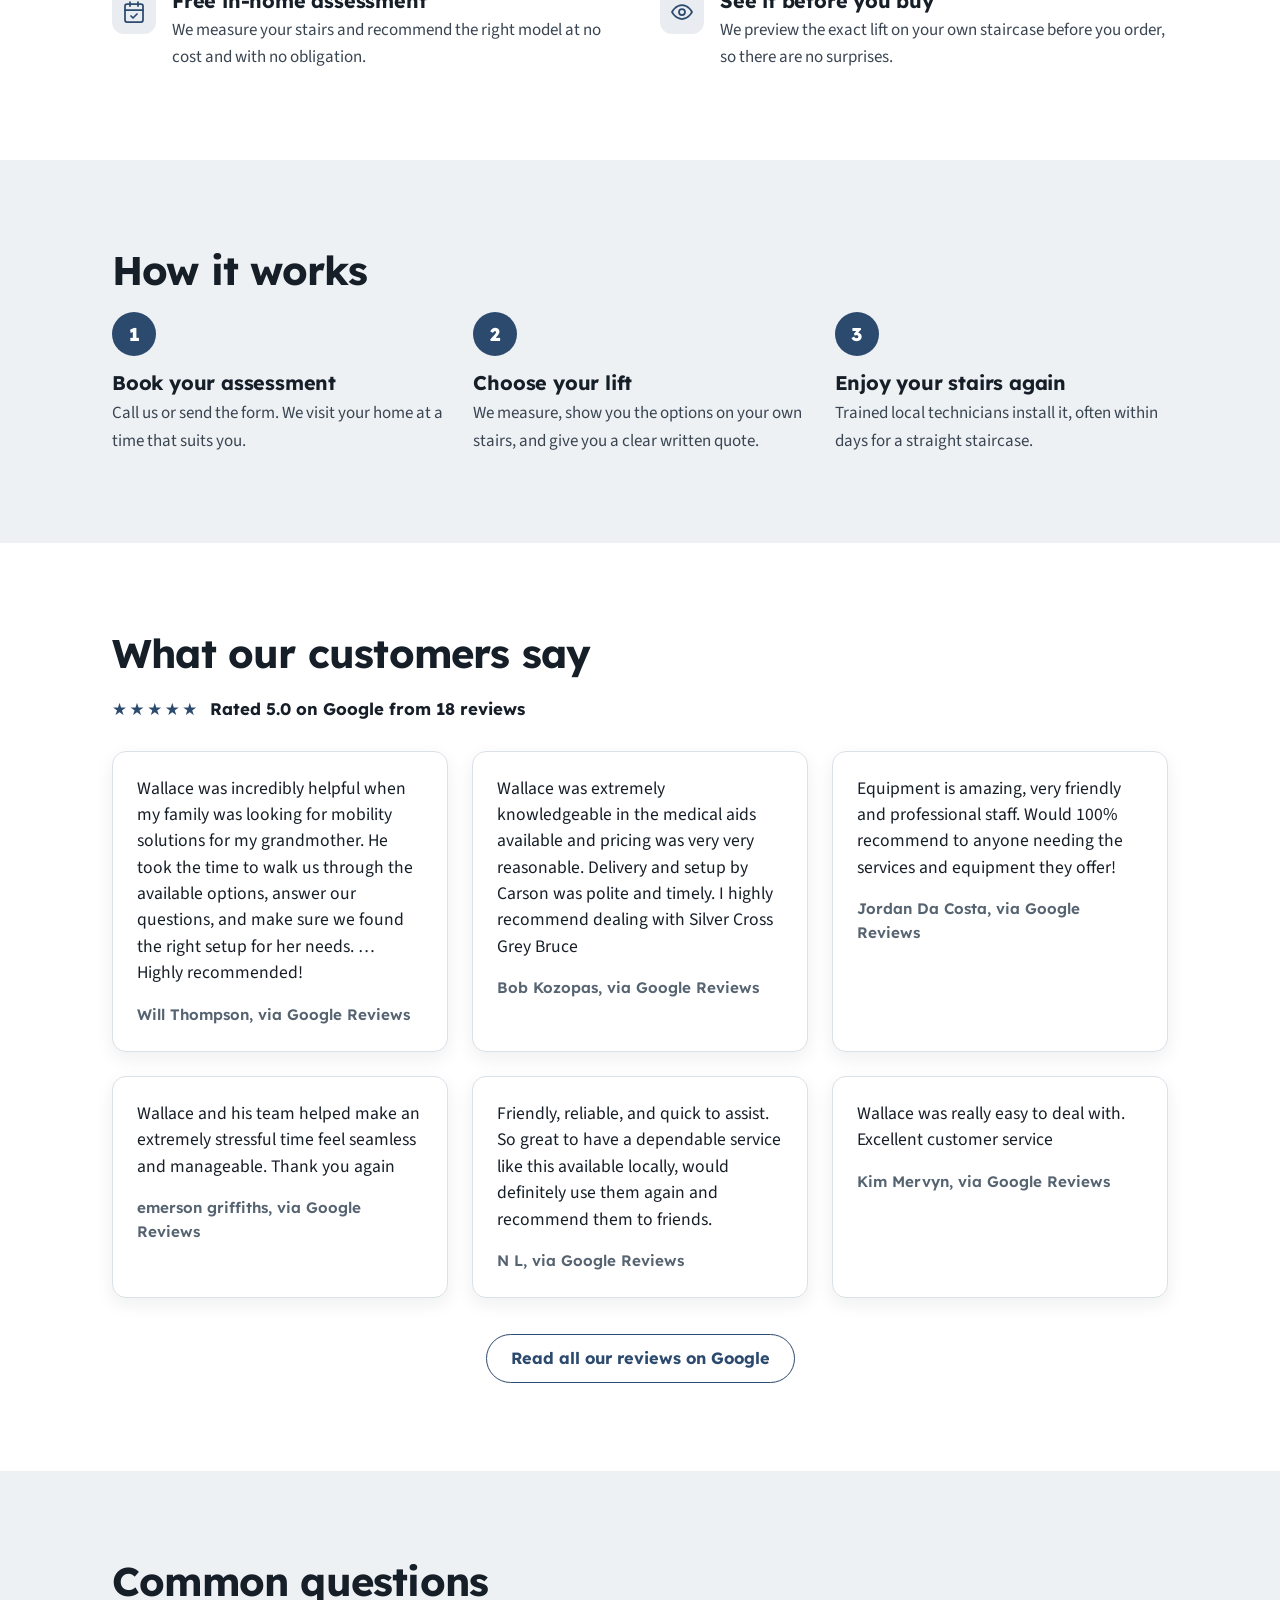
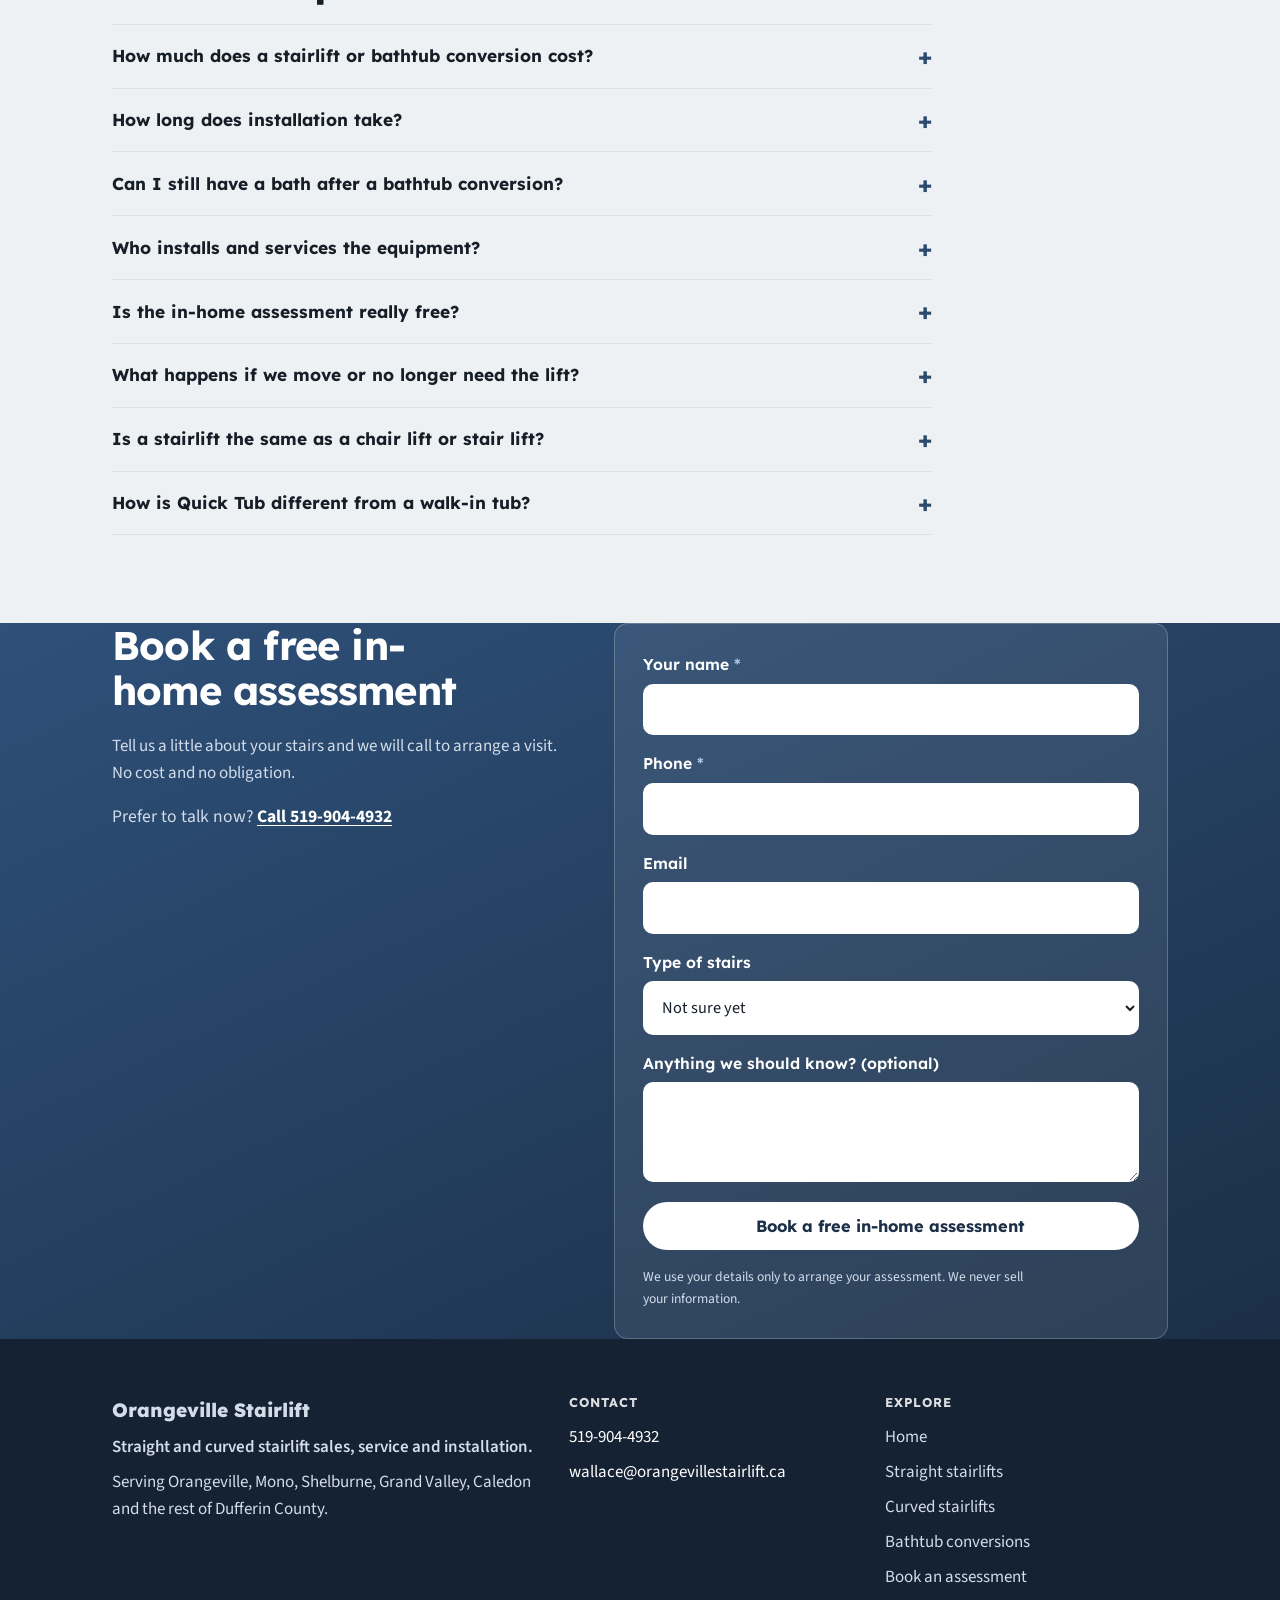
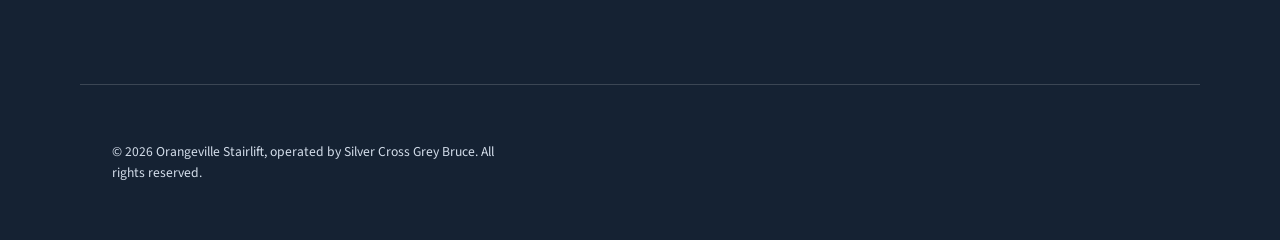
==== commit c1863804: "Add files via upload" ====
--- a/index.html
+++ b/index.html
@@ -3,21 +3,21 @@
 <head>
 <meta charset="utf-8">
 <meta name="viewport" content="width=device-width, initial-scale=1">
-<title>Collingwood Stairlift | Stairlifts &amp; Bathtub Conversions</title>
-<meta name="description" content="Straight and curved stairlifts and Quick Tub bathtub conversions, sold and installed locally in Collingwood and South Georgian Bay. Free in-home assessment.">
+<title>Orangeville Stairlift | Stairlifts &amp; Bathtub Conversions</title>
+<meta name="description" content="Straight and curved stairlifts and Quick Tub bathtub conversions, sold and installed locally in Orangeville and Dufferin County. Free in-home assessment.">
 <meta name="theme-color" content="#1b2f47">
 <link rel="icon" type="image/svg+xml" href="favicon.svg">
 <link rel="icon" type="image/png" sizes="48x48" href="favicon-48.png">
 <link rel="icon" type="image/png" sizes="192x192" href="favicon-192.png">
 <link rel="apple-touch-icon" href="apple-touch-icon.png">
-<link rel="canonical" href="https://collingwoodstairlift.ca/">
+<link rel="canonical" href="https://orangevillestairlift.ca/">
 <meta property="og:type" content="website">
-<meta property="og:site_name" content="Collingwood Stairlift">
+<meta property="og:site_name" content="Orangeville Stairlift">
 <meta property="og:locale" content="en_CA">
-<meta property="og:title" content="Collingwood Stairlift | Stairlifts &amp; Bathtub Conversions">
-<meta property="og:description" content="Straight and curved stairlifts and Quick Tub bathtub conversions, sold and installed locally in Collingwood and South Georgian Bay. Free in-home assessment.">
-<meta property="og:url" content="https://collingwoodstairlift.ca/">
-<meta property="og:image" content="https://collingwoodstairlift.ca/images/hero.webp">
+<meta property="og:title" content="Orangeville Stairlift | Stairlifts &amp; Bathtub Conversions">
+<meta property="og:description" content="Straight and curved stairlifts and Quick Tub bathtub conversions, sold and installed locally in Orangeville and Dufferin County. Free in-home assessment.">
+<meta property="og:url" content="https://orangevillestairlift.ca/">
+<meta property="og:image" content="https://orangevillestairlift.ca/images/hero.webp">
 <meta name="twitter:card" content="summary_large_image">
 <link rel="stylesheet" href="styles.css">
 </head>
@@ -28,7 +28,7 @@
 <header class="site-header">
   <div class="wrap nav">
     <a class="brand" href="./">
-      <b>Collingwood Stairlift</b>
+      <b>Orangeville Stairlift</b>
       <span>Sales, service &amp; installation</span>
     </a>
     <nav class="nav-links" aria-label="Primary">
@@ -73,7 +73,7 @@
       <div class="hero-inner">
         <span class="hero-badge">
           <svg viewBox="0 0 24 24" fill="none" stroke="currentColor" stroke-width="1.75" stroke-linecap="round" stroke-linejoin="round" aria-hidden="true"><path d="M21 10c0 7-9 13-9 13s-9-6-9-13a9 9 0 0 1 18 0Z"/><circle cx="12" cy="10" r="3"/></svg>
-          Serving Collingwood &amp; South Georgian Bay
+          Serving Orangeville &amp; Dufferin County
         </span>
         <h1>Stay in the home you love, on every floor.</h1>
         <p class="lead">Local sales, service and installation of straight and curved stairlifts, fitted by a team from right here.</p>
@@ -105,7 +105,7 @@
   <!-- ===== Feature showcase ===== -->
   <section class="section" id="lifts">
     <div class="wrap">
-      <h2>One of the widest selections of stairlifts in South Georgian Bay</h2>
+      <h2>One of the widest selections of stairlifts in Dufferin County</h2>
       <p class="section-lead">Every install starts the same way: a precise measurement, a lift matched to your stairs, and a seatbelt-safe fit you can trust for years.</p>
       <div class="feature-grid">
         <div class="feature-card">
@@ -288,7 +288,7 @@
   <!-- ===== Why us ===== -->
   <section class="section" id="why">
     <div class="wrap">
-      <h2>Why Collingwood families choose us</h2>
+      <h2>Why Orangeville families choose us</h2>
       <div class="why-grid">
         <div class="why-item">
           <span class="why-ic"><svg viewBox="0 0 24 24" fill="none" stroke="currentColor" stroke-width="1.75" stroke-linecap="round" stroke-linejoin="round" aria-hidden="true"><path d="M12 3l7 3v6c0 4.5-3 7.5-7 9-4-1.5-7-4.5-7-9V6l7-3Z"/><path d="M9 12l2 2 4-4"/></svg></span>
@@ -392,7 +392,7 @@
       </div>
       <!-- This form needs a handler to actually send. See README (Formspree or Cloudflare Pages Forms). -->
       <form class="form" action="https://formspree.io/f/xeebwbpz" method="post">
-        <input type="hidden" name="_subject" value="New booking request from collingwoodstairlift.ca">
+        <input type="hidden" name="_subject" value="New booking request from orangevillestairlift.ca">
         <input type="text" name="_gotcha" style="display:none" tabindex="-1" autocomplete="off" aria-hidden="true">
         <div class="field">
           <label for="name">Your name <span class="req" aria-hidden="true">*</span></label>
@@ -430,14 +430,14 @@
 <footer class="footer">
   <div class="wrap footer-grid">
     <div>
-      <p class="foot-brand">Collingwood Stairlift</p>
+      <p class="foot-brand">Orangeville Stairlift</p>
       <p class="foot-sub">Straight and curved stairlift sales, service and installation.</p>
-      <p>Serving Collingwood, The Blue Mountains, Thornbury, Stayner, Creemore and the rest of South Georgian Bay.</p>
+      <p>Serving Orangeville, Mono, Shelburne, Grand Valley, Caledon and the rest of Dufferin County.</p>
     </div>
     <div>
       <h4>Contact</h4>
       <p><a href="tel:+15199044932">519-904-4932</a></p>
-      <p><a href="mailto:wallace@collingwoodstairlift.ca">wallace@collingwoodstairlift.ca</a></p>
+      <p><a href="mailto:wallace@orangevillestairlift.ca">wallace@orangevillestairlift.ca</a></p>
     </div>
     <nav aria-label="Footer">
       <h4>Explore</h4>
@@ -449,7 +449,7 @@
     </nav>
   </div>
   <div class="wrap foot-legal">
-    <p>&copy; 2026 Collingwood Stairlift, operated by Silver Cross Grey Bruce. All rights reserved.</p>
+    <p>&copy; 2026 Orangeville Stairlift, operated by Silver Cross Grey Bruce. All rights reserved.</p>
   </div>
 </footer>
 
@@ -463,13 +463,13 @@
 {
   "@context": "https://schema.org",
   "@type": "LocalBusiness",
-  "name": "Collingwood Stairlift",
-  "description": "Sales, service and installation of straight and curved stairlifts and bathtub conversions in Collingwood and South Georgian Bay.",
+  "name": "Orangeville Stairlift",
+  "description": "Sales, service and installation of straight and curved stairlifts and bathtub conversions in Orangeville and Dufferin County.",
   "telephone": "+1-519-904-4932",
-  "email": "wallace@collingwoodstairlift.ca",
-  "url": "https://collingwoodstairlift.ca/",
+  "email": "wallace@orangevillestairlift.ca",
+  "url": "https://orangevillestairlift.ca/",
   "openingHours": "Mo-Su 00:00-24:00",
-  "areaServed": ["Collingwood","The Blue Mountains","Thornbury","Stayner","Creemore","South Georgian Bay"],
+  "areaServed": ["Orangeville","Mono","Shelburne","Grand Valley","Caledon","Dufferin County"],
   "parentOrganization": {
     "@type": "LocalBusiness",
     "name": "Silver Cross Grey Bruce",
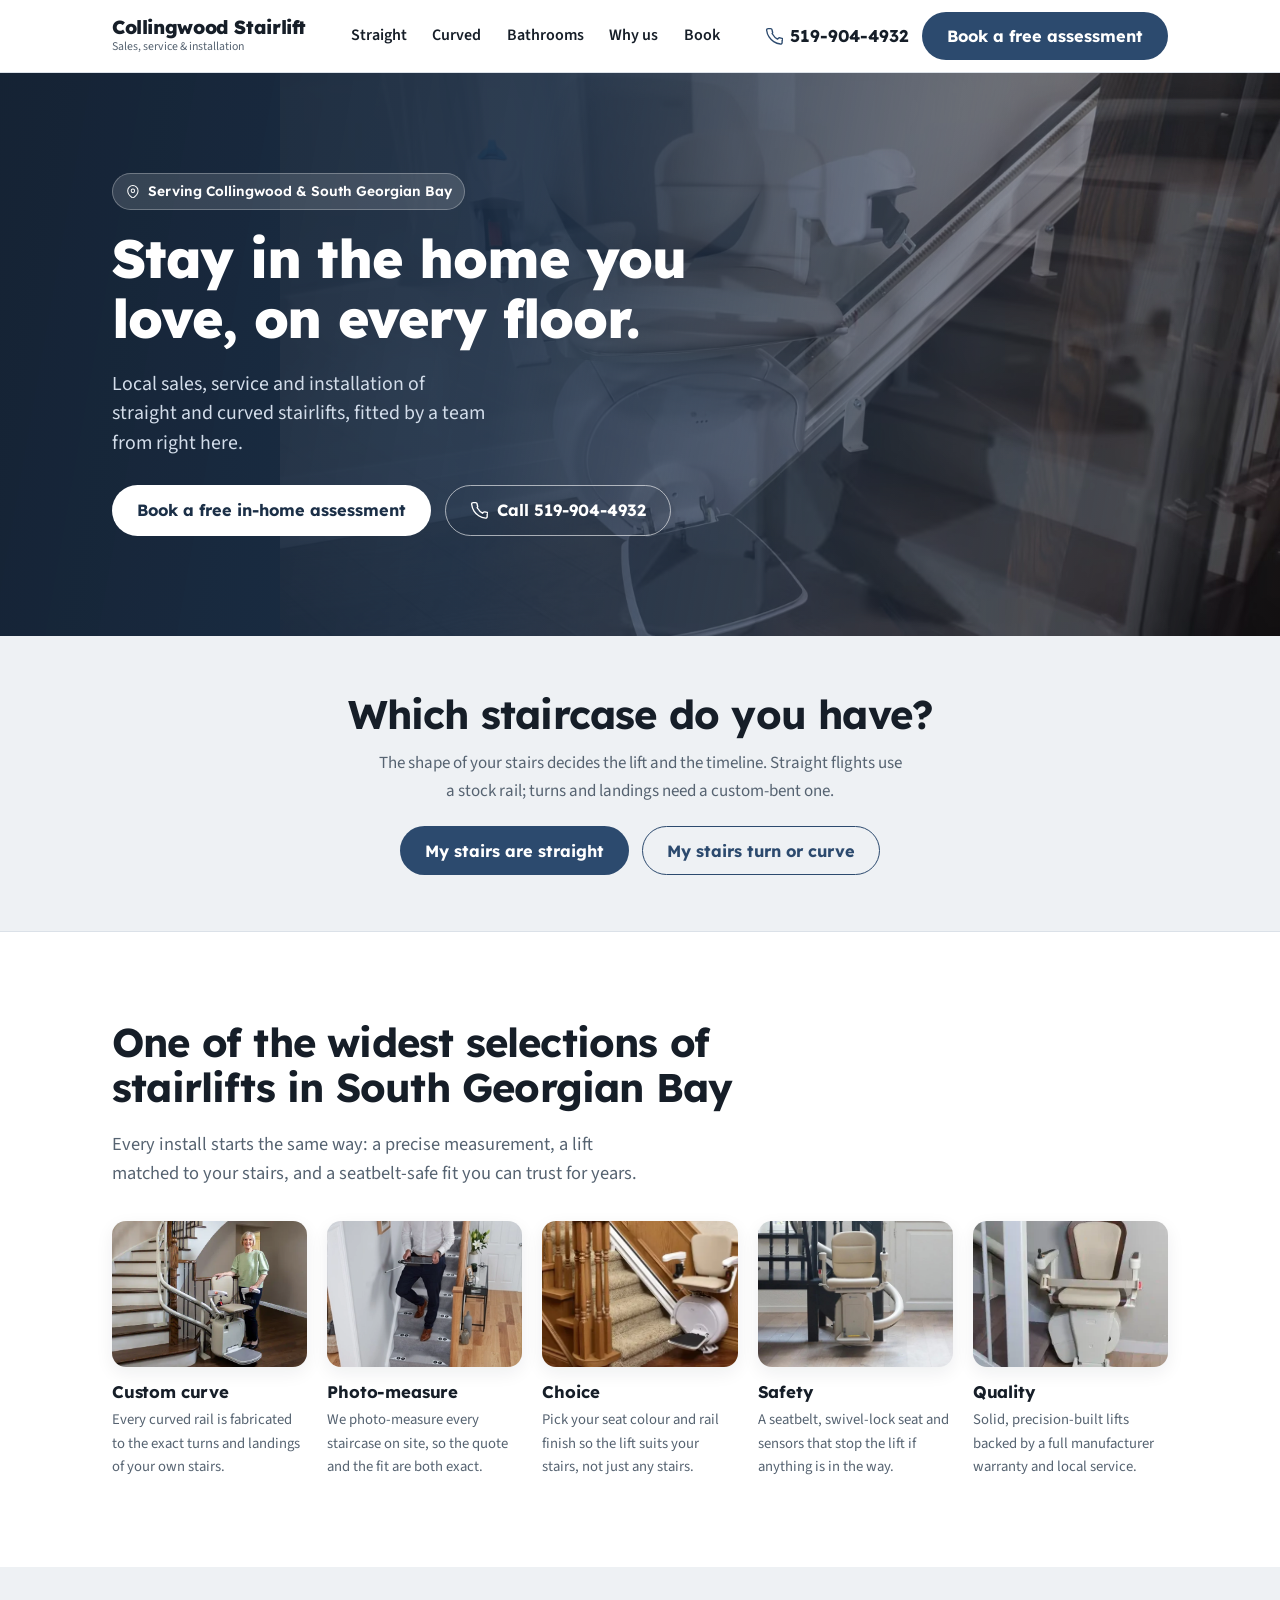
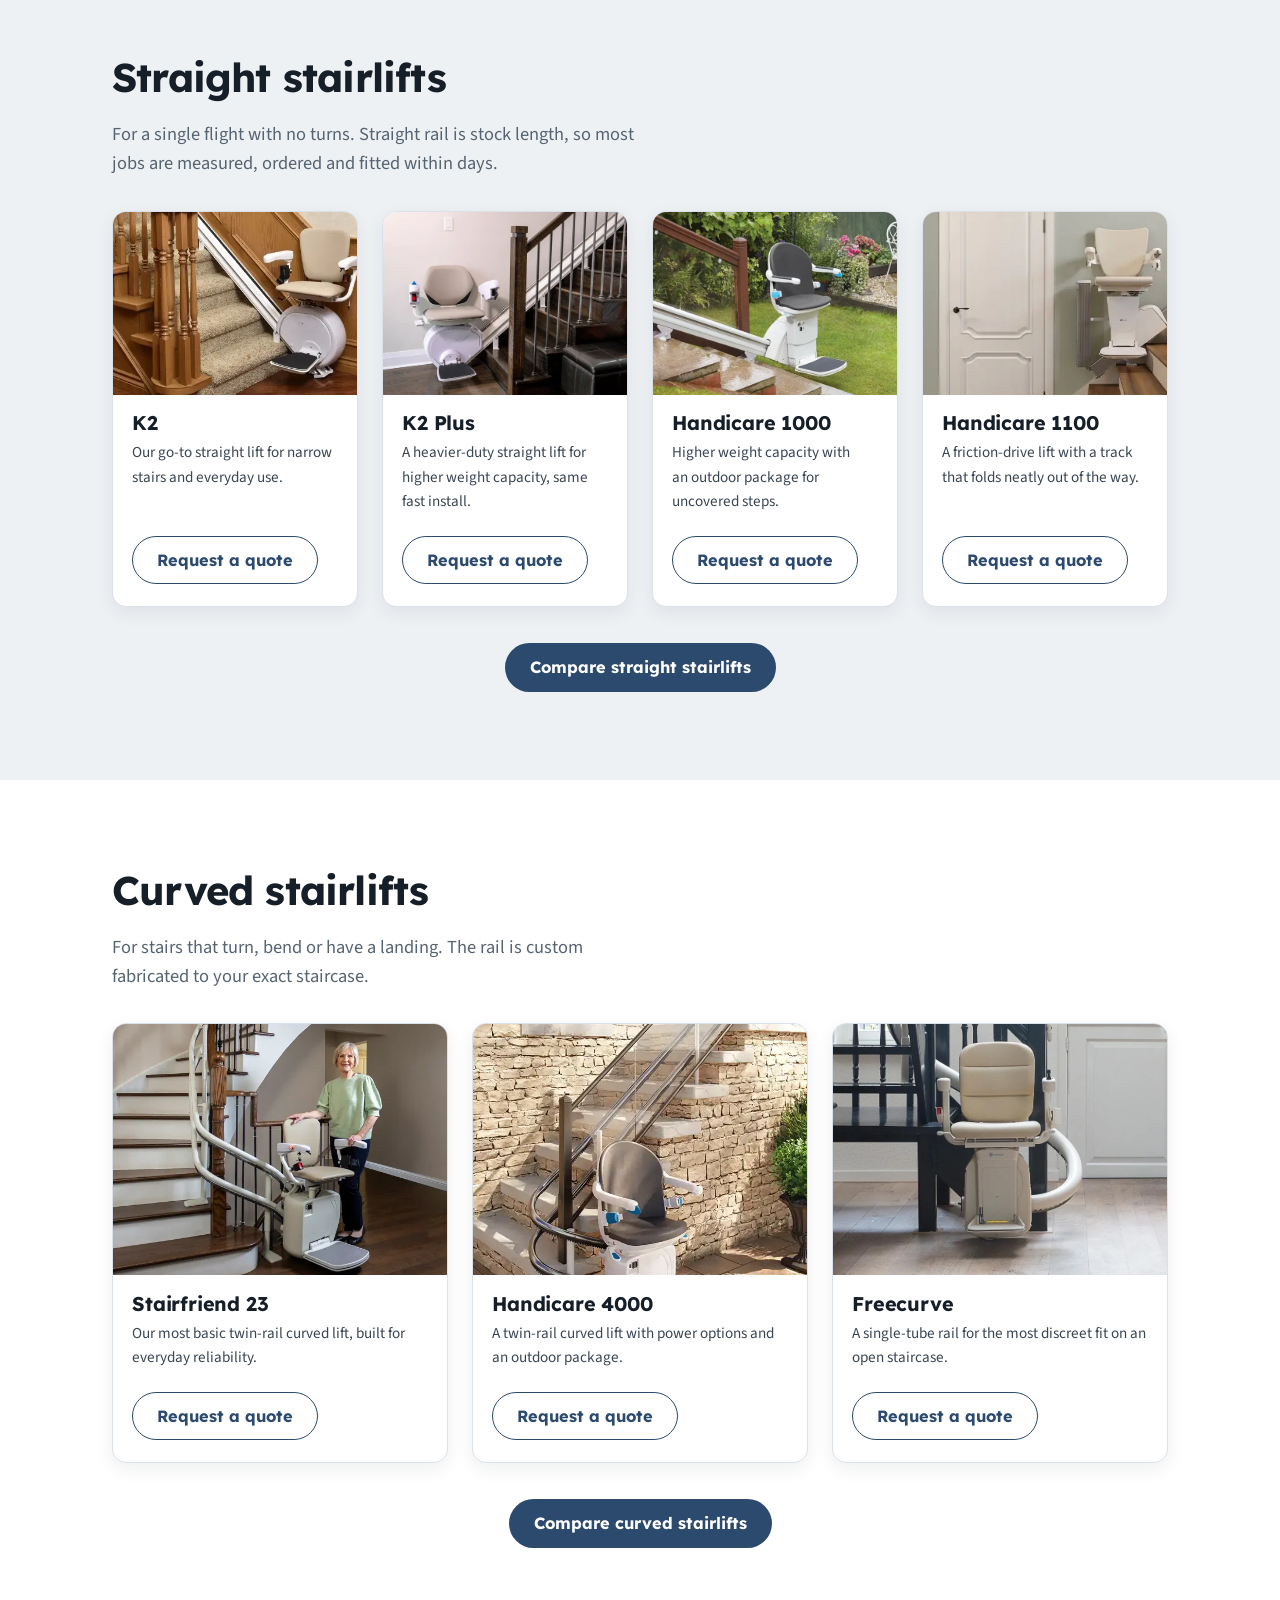
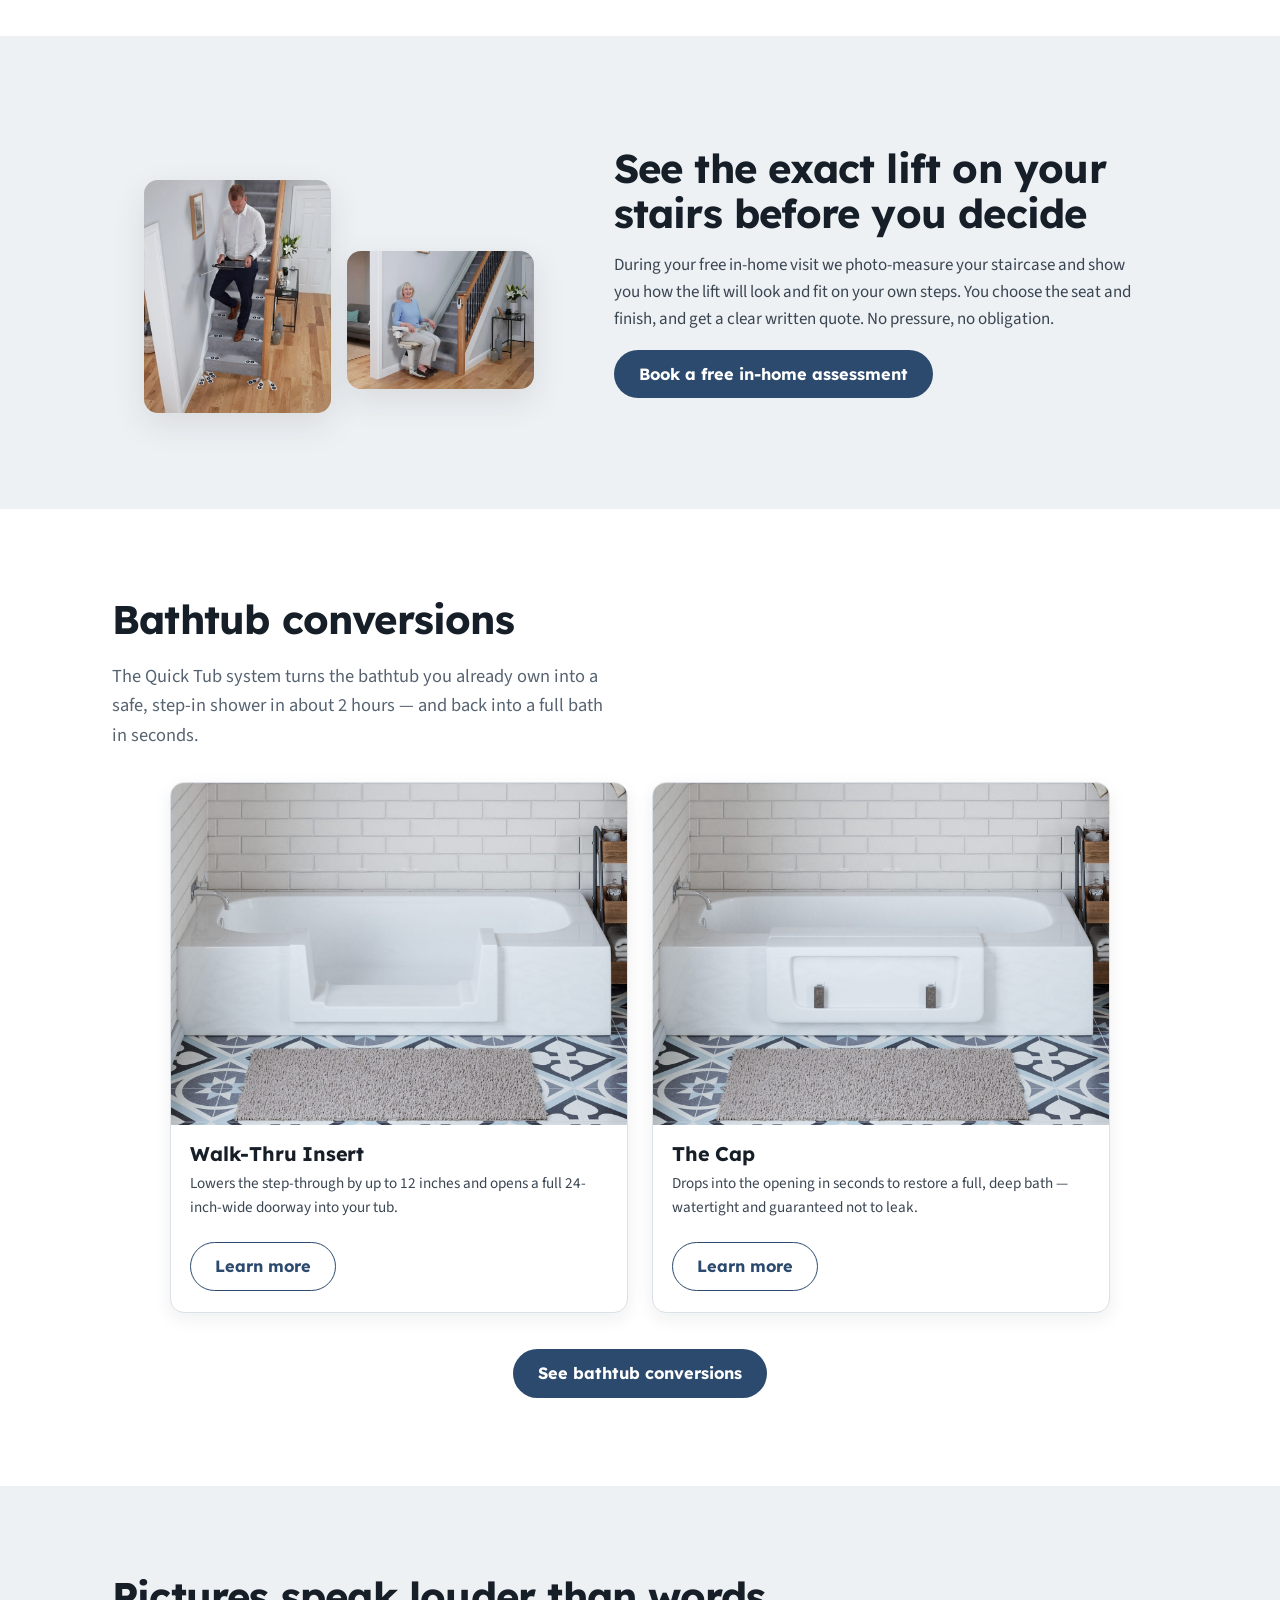
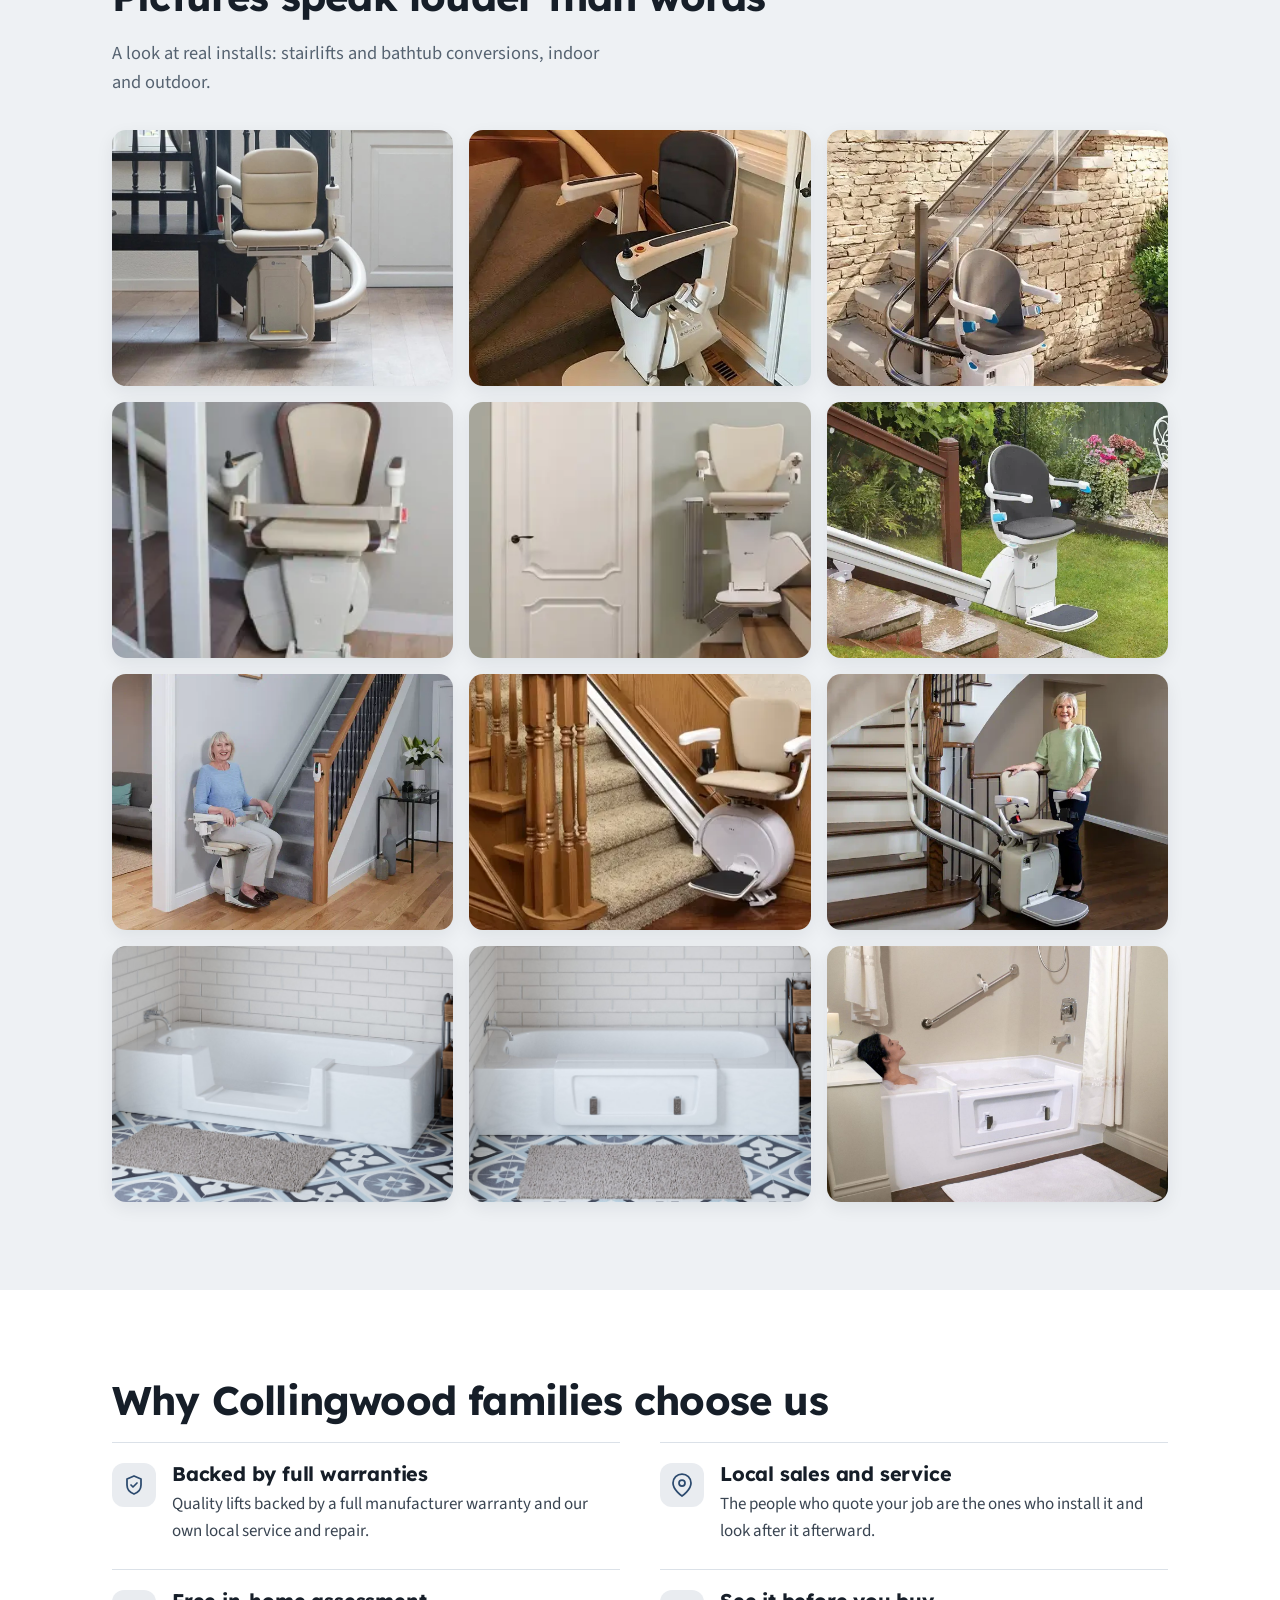
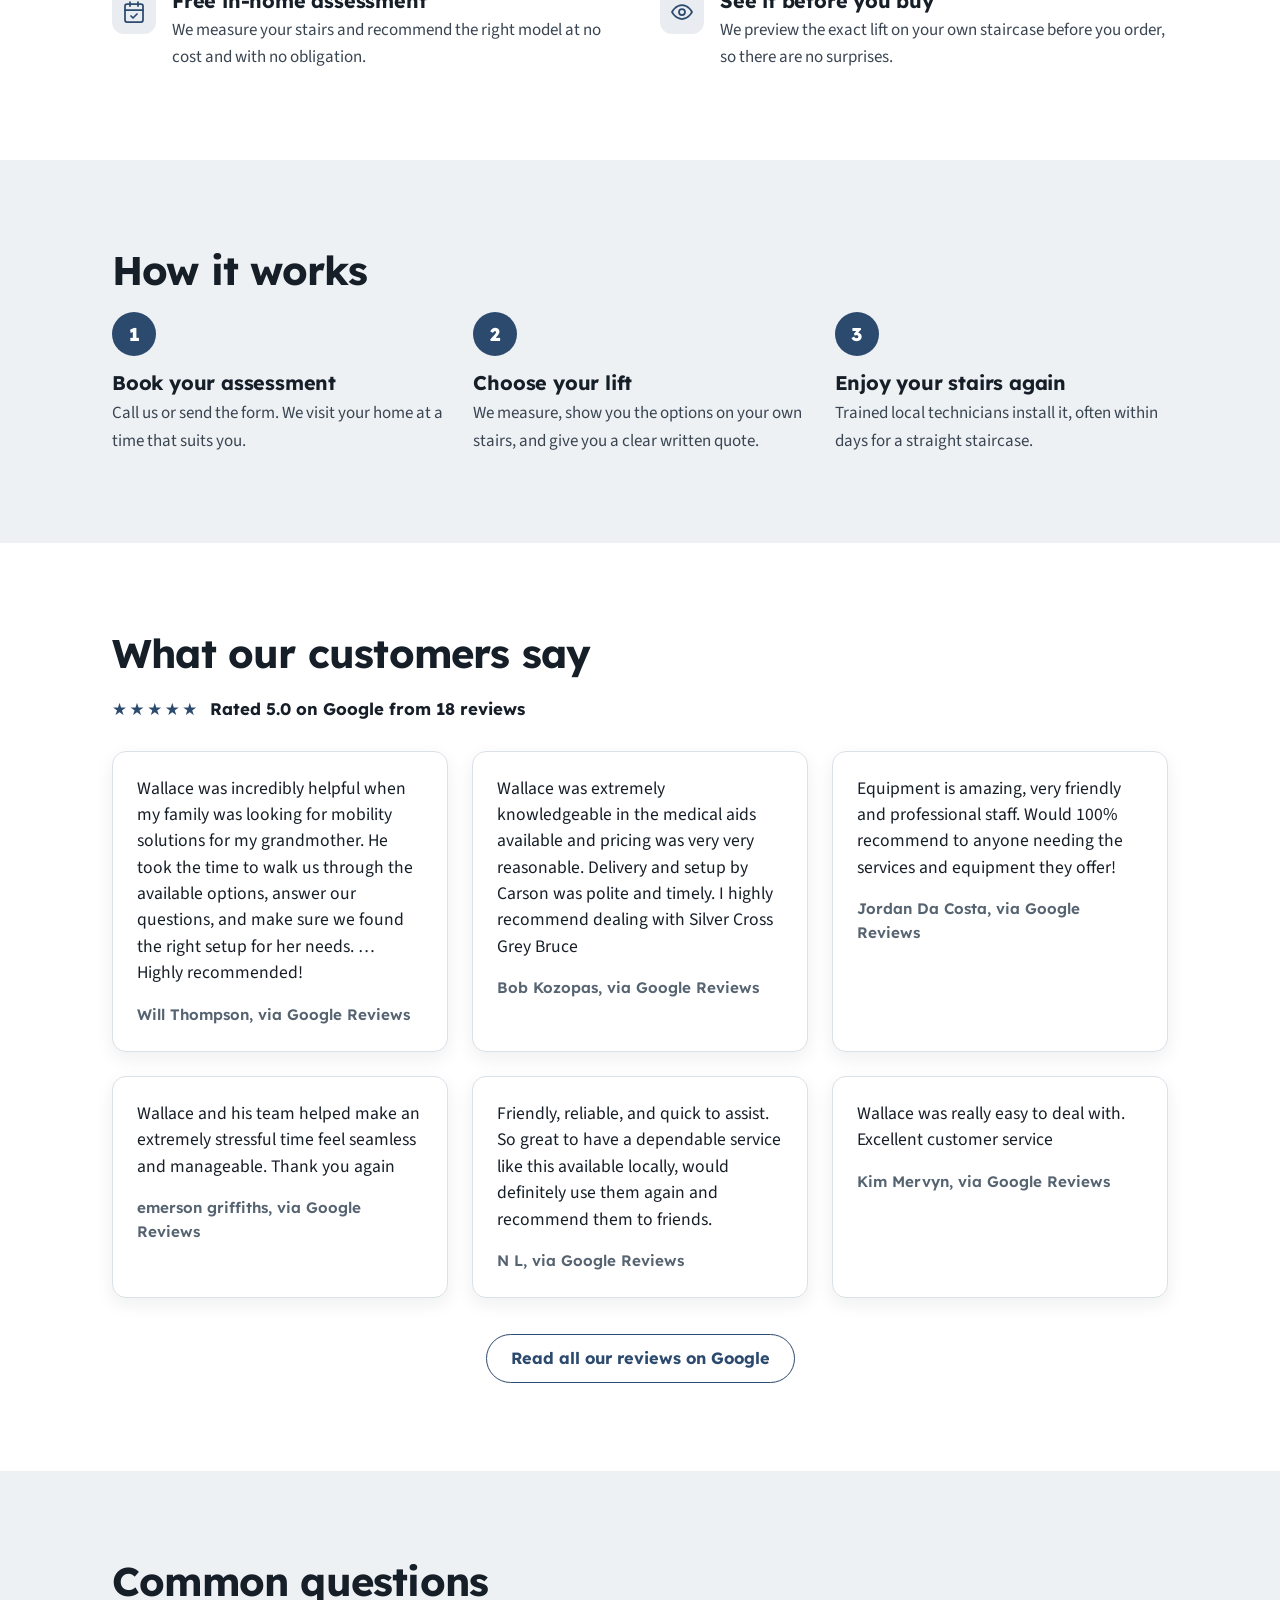
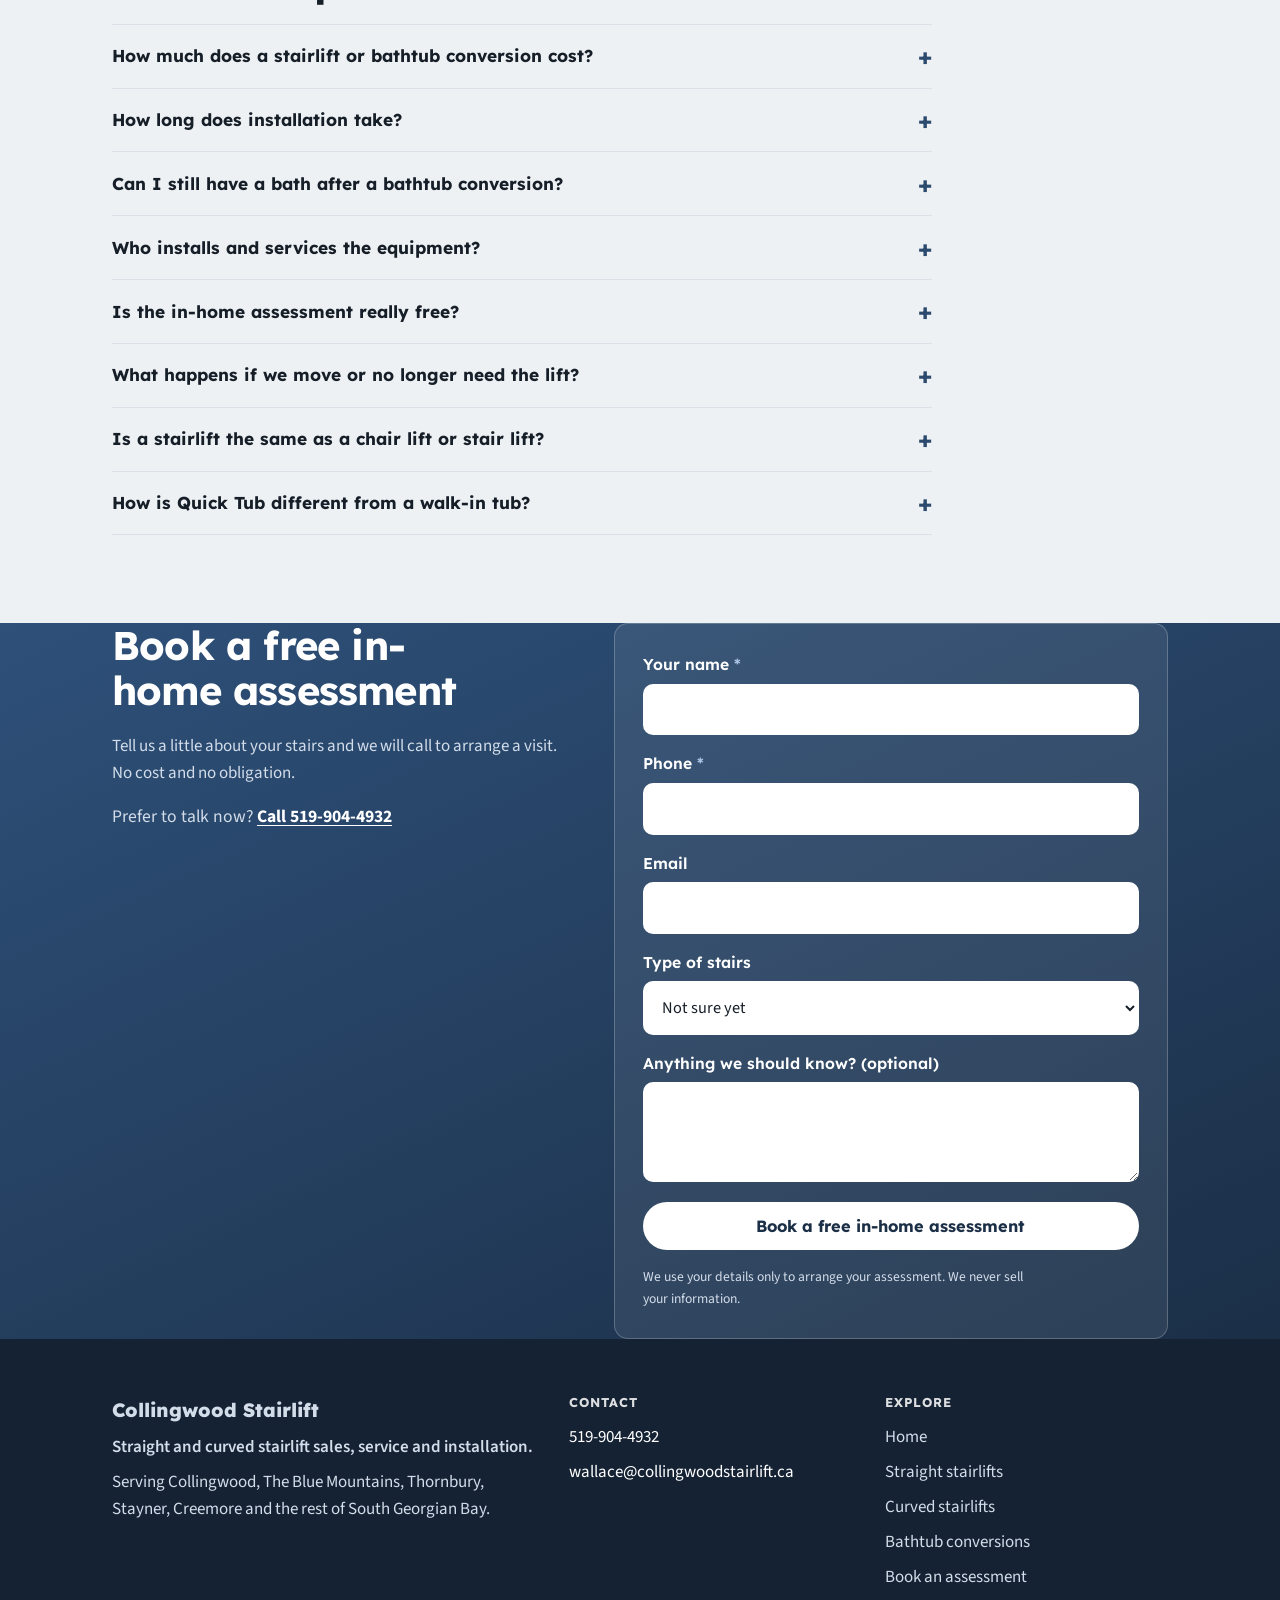
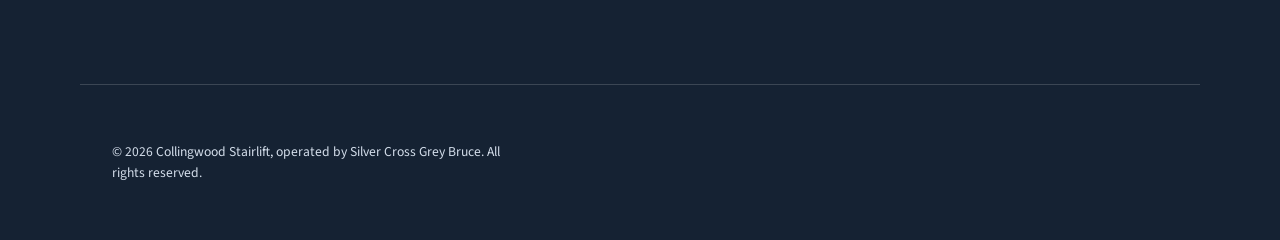
==== commit fe05b5ac: "Add files via upload" ====
--- a/index.html
+++ b/index.html
@@ -3,21 +3,21 @@
 <head>
 <meta charset="utf-8">
 <meta name="viewport" content="width=device-width, initial-scale=1">
-<title>Orangeville Stairlift | Stairlifts &amp; Bathtub Conversions</title>
-<meta name="description" content="Straight and curved stairlifts and Quick Tub bathtub conversions, sold and installed locally in Orangeville and Dufferin County. Free in-home assessment.">
+<title>Collingwood Stairlift | Stairlifts &amp; Bathtub Conversions</title>
+<meta name="description" content="Straight and curved stairlifts and Quick Tub bathtub conversions, sold and installed locally in Collingwood and South Georgian Bay. Free in-home assessment.">
 <meta name="theme-color" content="#1b2f47">
 <link rel="icon" type="image/svg+xml" href="favicon.svg">
 <link rel="icon" type="image/png" sizes="48x48" href="favicon-48.png">
 <link rel="icon" type="image/png" sizes="192x192" href="favicon-192.png">
 <link rel="apple-touch-icon" href="apple-touch-icon.png">
-<link rel="canonical" href="https://orangevillestairlift.ca/">
+<link rel="canonical" href="https://collingwoodstairlift.ca/">
 <meta property="og:type" content="website">
-<meta property="og:site_name" content="Orangeville Stairlift">
+<meta property="og:site_name" content="Collingwood Stairlift">
 <meta property="og:locale" content="en_CA">
-<meta property="og:title" content="Orangeville Stairlift | Stairlifts &amp; Bathtub Conversions">
-<meta property="og:description" content="Straight and curved stairlifts and Quick Tub bathtub conversions, sold and installed locally in Orangeville and Dufferin County. Free in-home assessment.">
-<meta property="og:url" content="https://orangevillestairlift.ca/">
-<meta property="og:image" content="https://orangevillestairlift.ca/images/hero.webp">
+<meta property="og:title" content="Collingwood Stairlift | Stairlifts &amp; Bathtub Conversions">
+<meta property="og:description" content="Straight and curved stairlifts and Quick Tub bathtub conversions, sold and installed locally in Collingwood and South Georgian Bay. Free in-home assessment.">
+<meta property="og:url" content="https://collingwoodstairlift.ca/">
+<meta property="og:image" content="https://collingwoodstairlift.ca/images/hero.webp">
 <meta name="twitter:card" content="summary_large_image">
 <link rel="stylesheet" href="styles.css">
 </head>
@@ -28,7 +28,7 @@
 <header class="site-header">
   <div class="wrap nav">
     <a class="brand" href="./">
-      <b>Orangeville Stairlift</b>
+      <b>Collingwood Stairlift</b>
       <span>Sales, service &amp; installation</span>
     </a>
     <nav class="nav-links" aria-label="Primary">
@@ -73,7 +73,7 @@
       <div class="hero-inner">
         <span class="hero-badge">
           <svg viewBox="0 0 24 24" fill="none" stroke="currentColor" stroke-width="1.75" stroke-linecap="round" stroke-linejoin="round" aria-hidden="true"><path d="M21 10c0 7-9 13-9 13s-9-6-9-13a9 9 0 0 1 18 0Z"/><circle cx="12" cy="10" r="3"/></svg>
-          Serving Orangeville &amp; Dufferin County
+          Serving Collingwood &amp; South Georgian Bay
         </span>
         <h1>Stay in the home you love, on every floor.</h1>
         <p class="lead">Local sales, service and installation of straight and curved stairlifts, fitted by a team from right here.</p>
@@ -105,7 +105,7 @@
   <!-- ===== Feature showcase ===== -->
   <section class="section" id="lifts">
     <div class="wrap">
-      <h2>One of the widest selections of stairlifts in Dufferin County</h2>
+      <h2>One of the widest selections of stairlifts in South Georgian Bay</h2>
       <p class="section-lead">Every install starts the same way: a precise measurement, a lift matched to your stairs, and a seatbelt-safe fit you can trust for years.</p>
       <div class="feature-grid">
         <div class="feature-card">
@@ -288,7 +288,7 @@
   <!-- ===== Why us ===== -->
   <section class="section" id="why">
     <div class="wrap">
-      <h2>Why Orangeville families choose us</h2>
+      <h2>Why Collingwood families choose us</h2>
       <div class="why-grid">
         <div class="why-item">
           <span class="why-ic"><svg viewBox="0 0 24 24" fill="none" stroke="currentColor" stroke-width="1.75" stroke-linecap="round" stroke-linejoin="round" aria-hidden="true"><path d="M12 3l7 3v6c0 4.5-3 7.5-7 9-4-1.5-7-4.5-7-9V6l7-3Z"/><path d="M9 12l2 2 4-4"/></svg></span>
@@ -392,7 +392,7 @@
       </div>
       <!-- This form needs a handler to actually send. See README (Formspree or Cloudflare Pages Forms). -->
       <form class="form" action="https://formspree.io/f/xeebwbpz" method="post">
-        <input type="hidden" name="_subject" value="New booking request from orangevillestairlift.ca">
+        <input type="hidden" name="_subject" value="New booking request from collingwoodstairlift.ca">
         <input type="text" name="_gotcha" style="display:none" tabindex="-1" autocomplete="off" aria-hidden="true">
         <div class="field">
           <label for="name">Your name <span class="req" aria-hidden="true">*</span></label>
@@ -430,14 +430,14 @@
 <footer class="footer">
   <div class="wrap footer-grid">
     <div>
-      <p class="foot-brand">Orangeville Stairlift</p>
+      <p class="foot-brand">Collingwood Stairlift</p>
       <p class="foot-sub">Straight and curved stairlift sales, service and installation.</p>
-      <p>Serving Orangeville, Mono, Shelburne, Grand Valley, Caledon and the rest of Dufferin County.</p>
+      <p>Serving Collingwood, The Blue Mountains, Thornbury, Stayner, Creemore and the rest of South Georgian Bay.</p>
     </div>
     <div>
       <h4>Contact</h4>
       <p><a href="tel:+15199044932">519-904-4932</a></p>
-      <p><a href="mailto:wallace@orangevillestairlift.ca">wallace@orangevillestairlift.ca</a></p>
+      <p><a href="mailto:wallace@collingwoodstairlift.ca">wallace@collingwoodstairlift.ca</a></p>
     </div>
     <nav aria-label="Footer">
       <h4>Explore</h4>
@@ -449,7 +449,7 @@
     </nav>
   </div>
   <div class="wrap foot-legal">
-    <p>&copy; 2026 Orangeville Stairlift, operated by Silver Cross Grey Bruce. All rights reserved.</p>
+    <p>&copy; 2026 Collingwood Stairlift, operated by Silver Cross Grey Bruce. All rights reserved.</p>
   </div>
 </footer>
 
@@ -463,13 +463,13 @@
 {
   "@context": "https://schema.org",
   "@type": "LocalBusiness",
-  "name": "Orangeville Stairlift",
-  "description": "Sales, service and installation of straight and curved stairlifts and bathtub conversions in Orangeville and Dufferin County.",
+  "name": "Collingwood Stairlift",
+  "description": "Sales, service and installation of straight and curved stairlifts and bathtub conversions in Collingwood and South Georgian Bay.",
   "telephone": "+1-519-904-4932",
-  "email": "wallace@orangevillestairlift.ca",
-  "url": "https://orangevillestairlift.ca/",
+  "email": "wallace@collingwoodstairlift.ca",
+  "url": "https://collingwoodstairlift.ca/",
   "openingHours": "Mo-Su 00:00-24:00",
-  "areaServed": ["Orangeville","Mono","Shelburne","Grand Valley","Caledon","Dufferin County"],
+  "areaServed": ["Collingwood","The Blue Mountains","Thornbury","Stayner","Creemore","South Georgian Bay"],
   "parentOrganization": {
     "@type": "LocalBusiness",
     "name": "Silver Cross Grey Bruce",
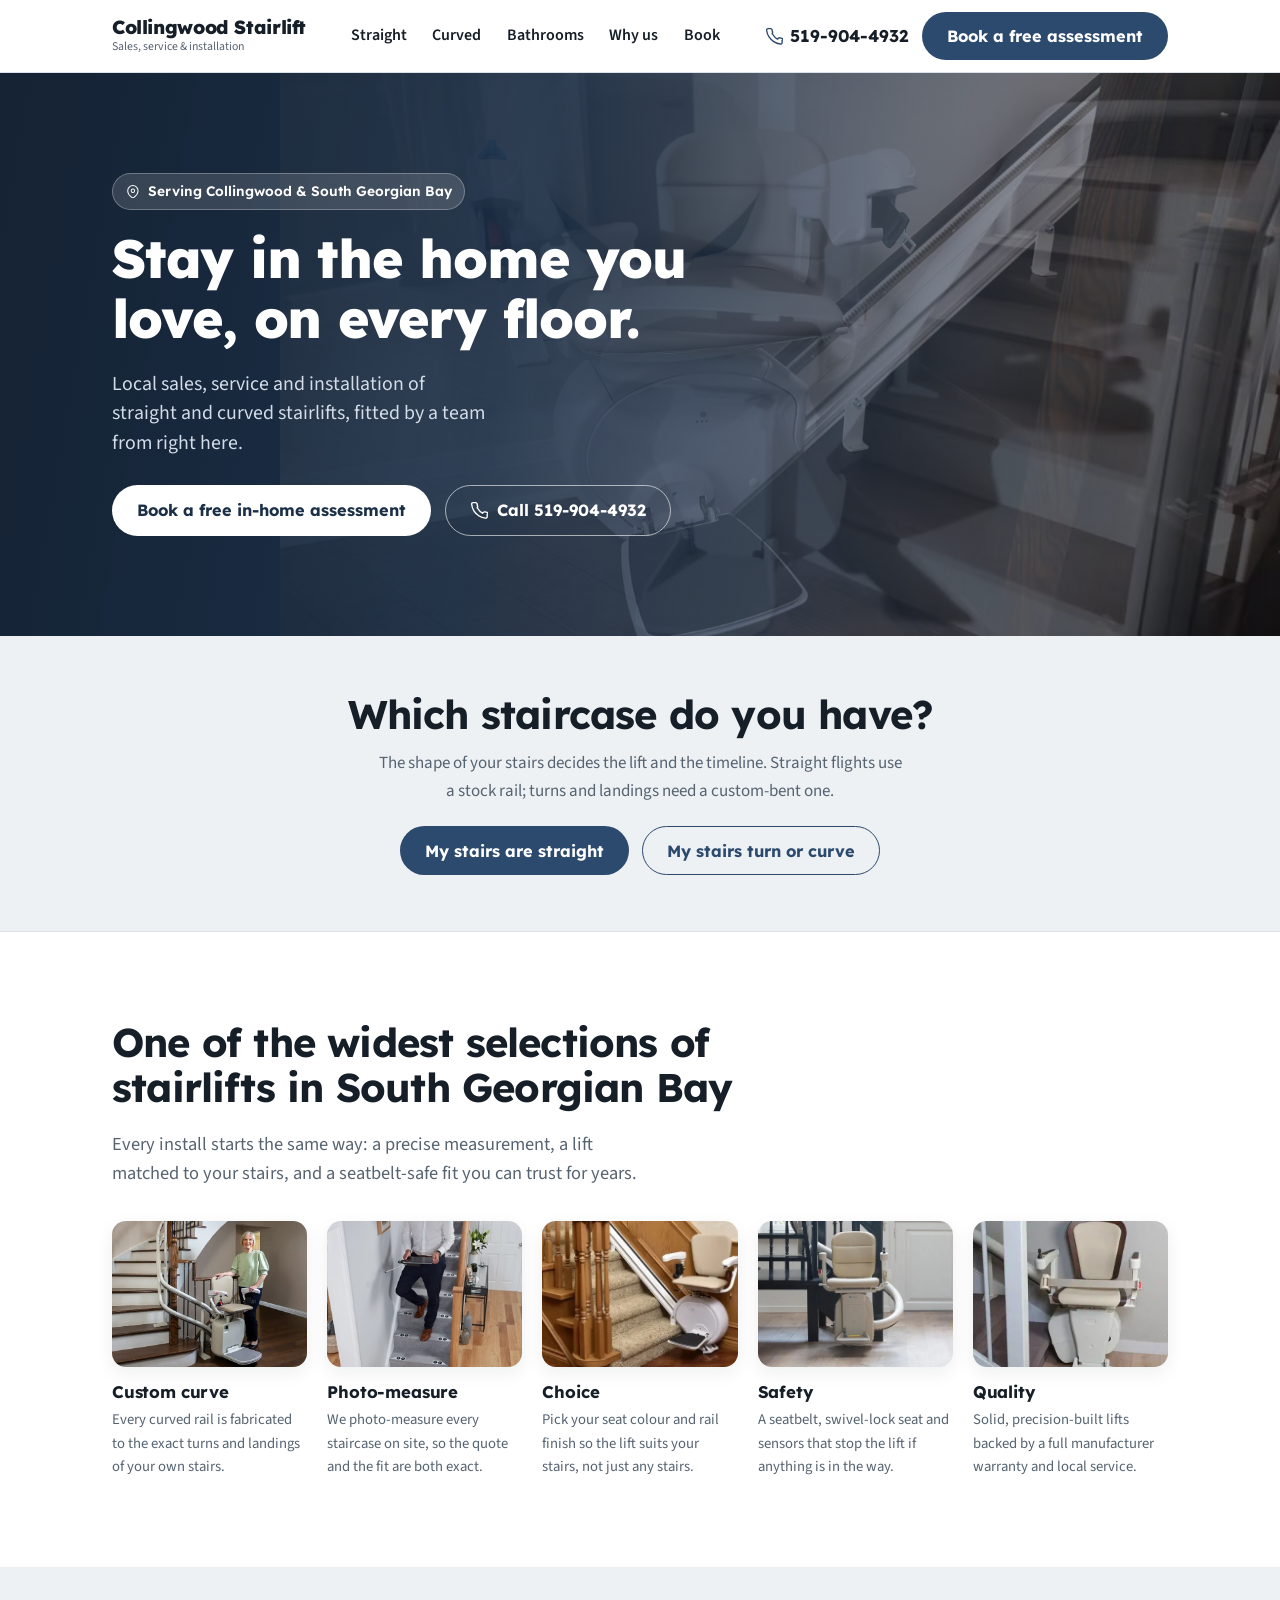
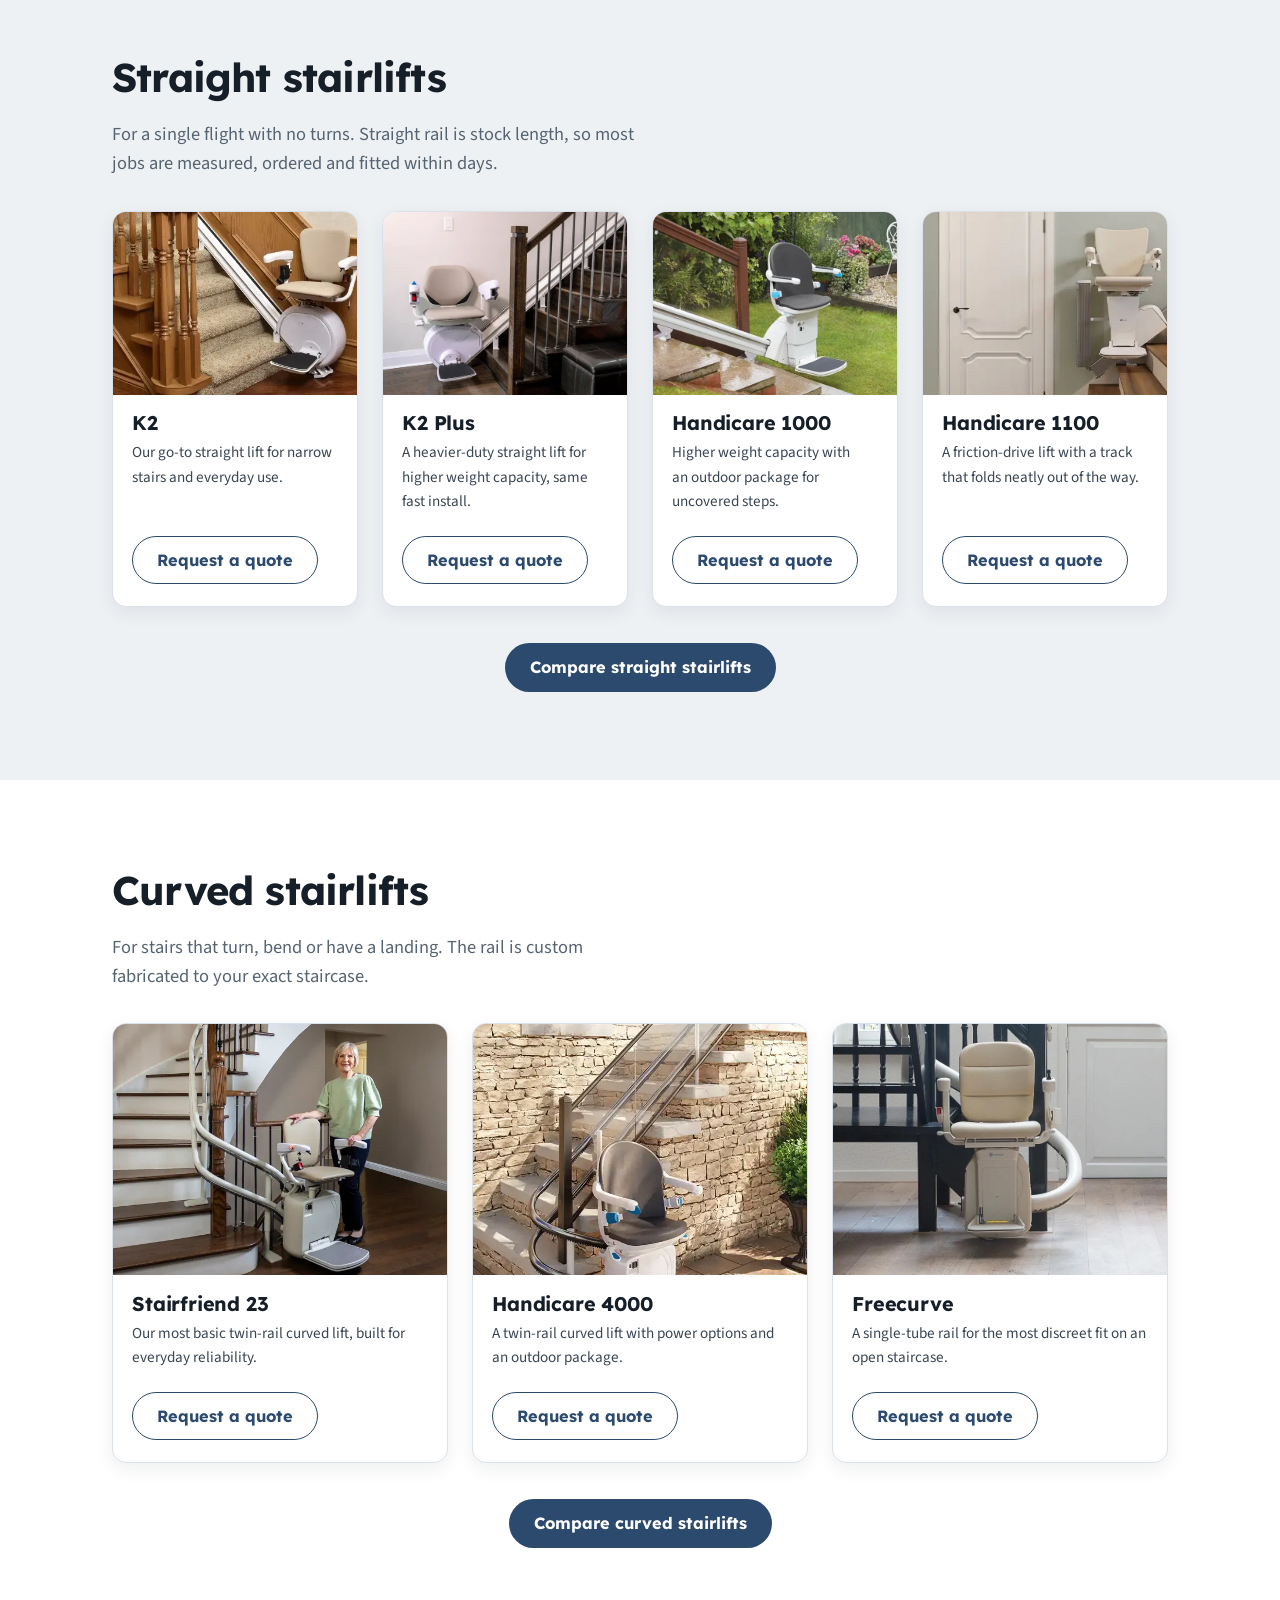
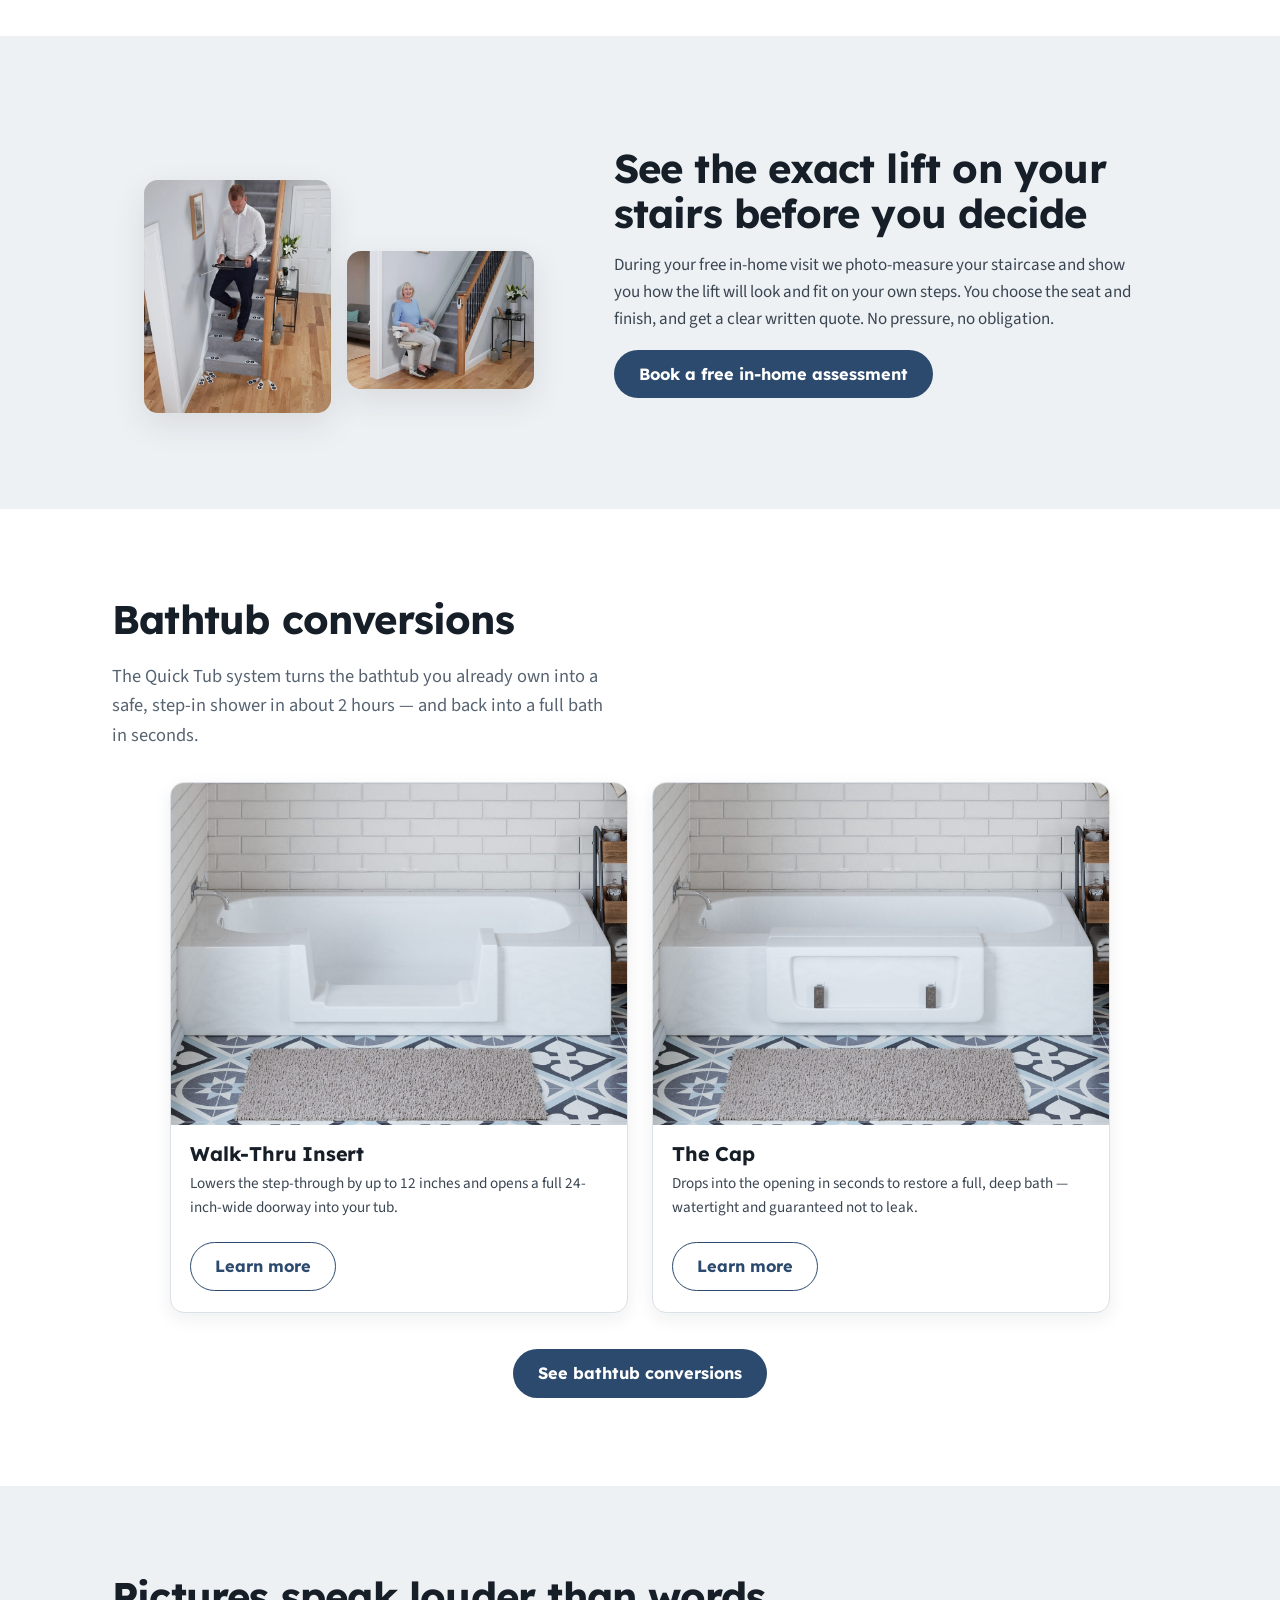
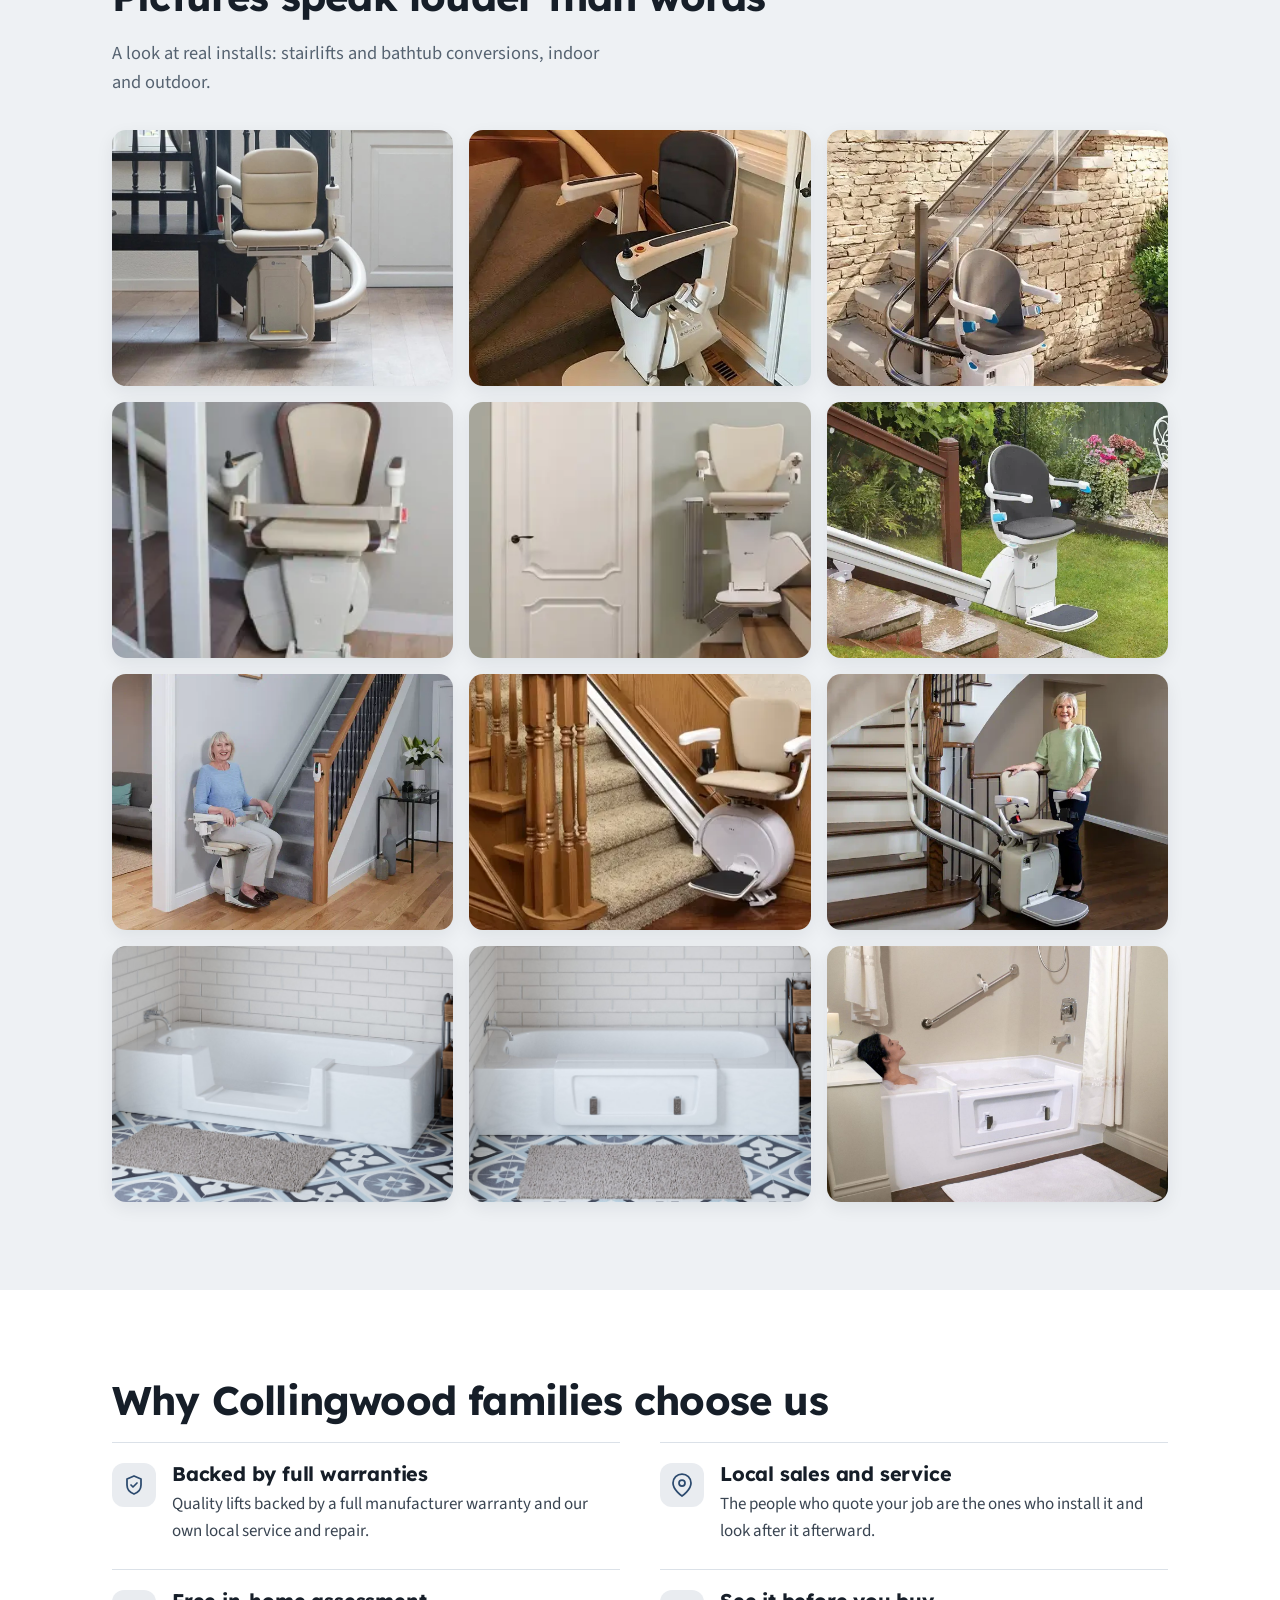
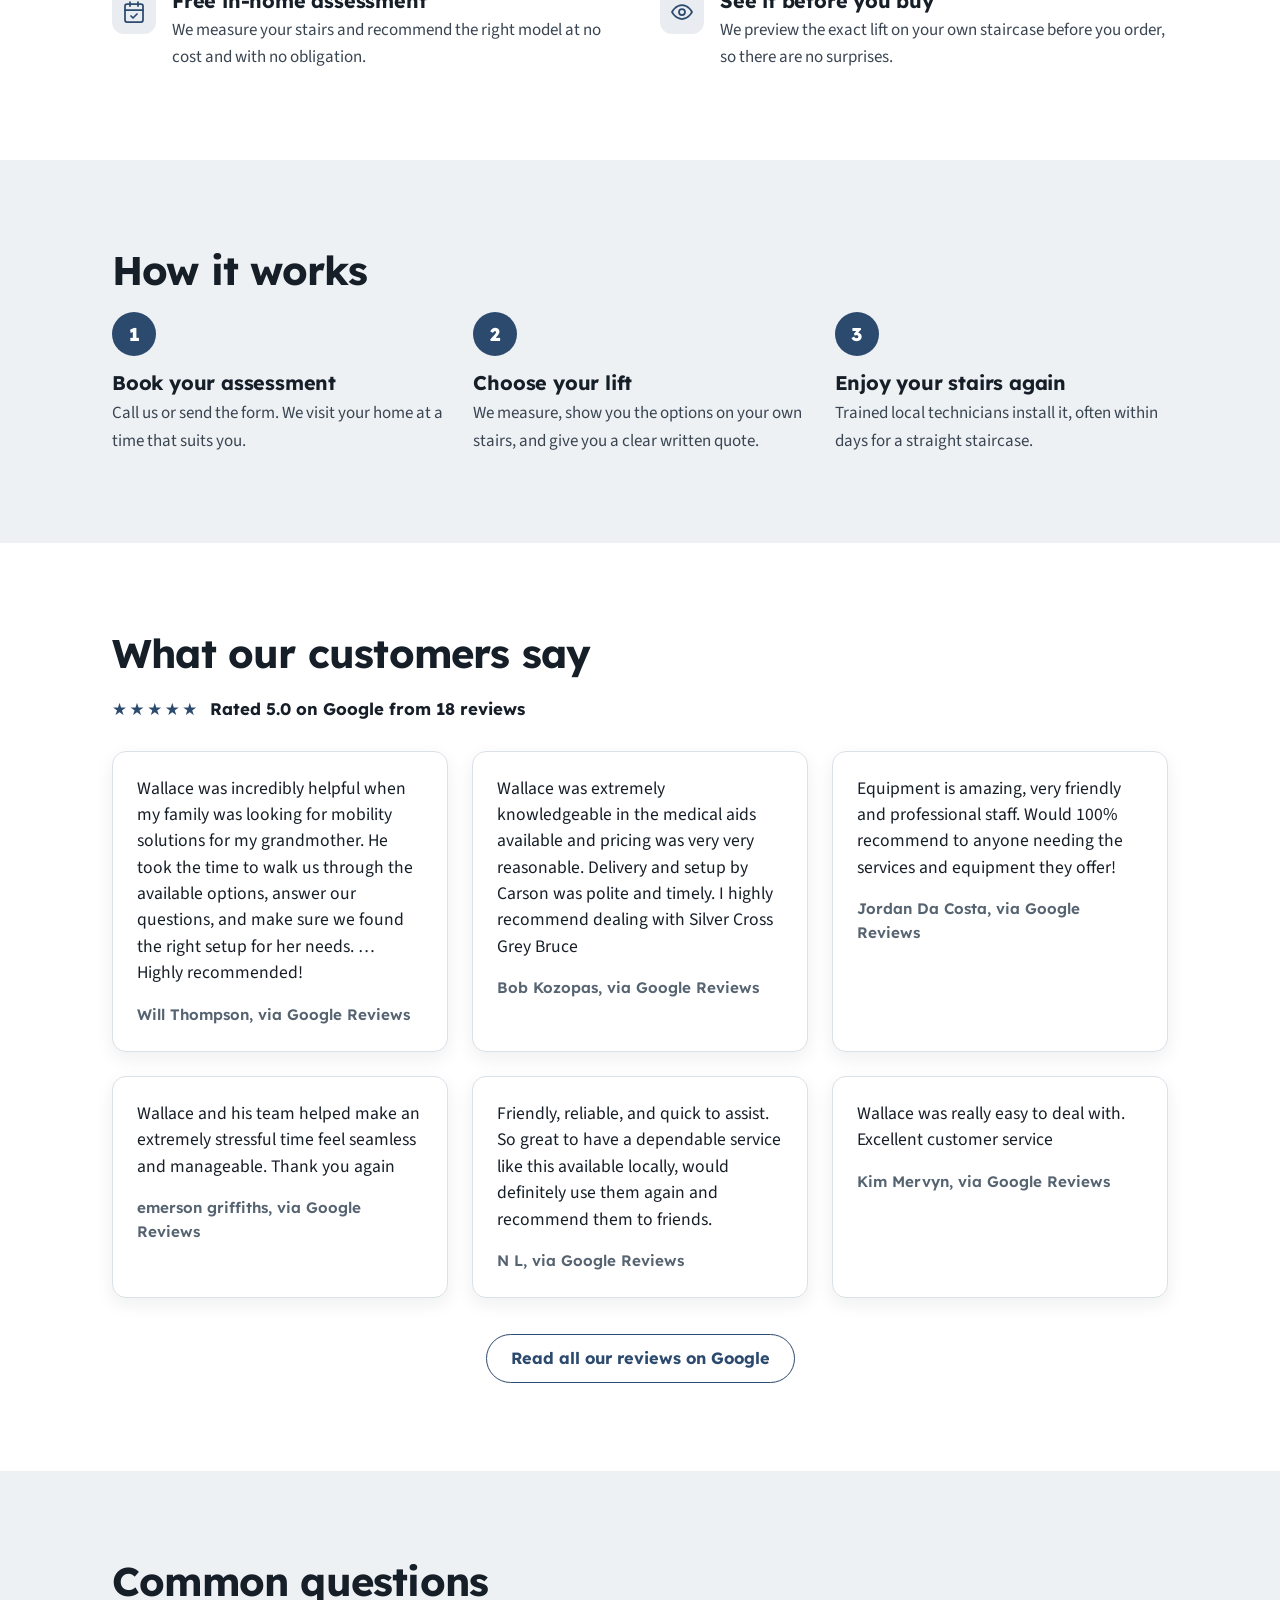
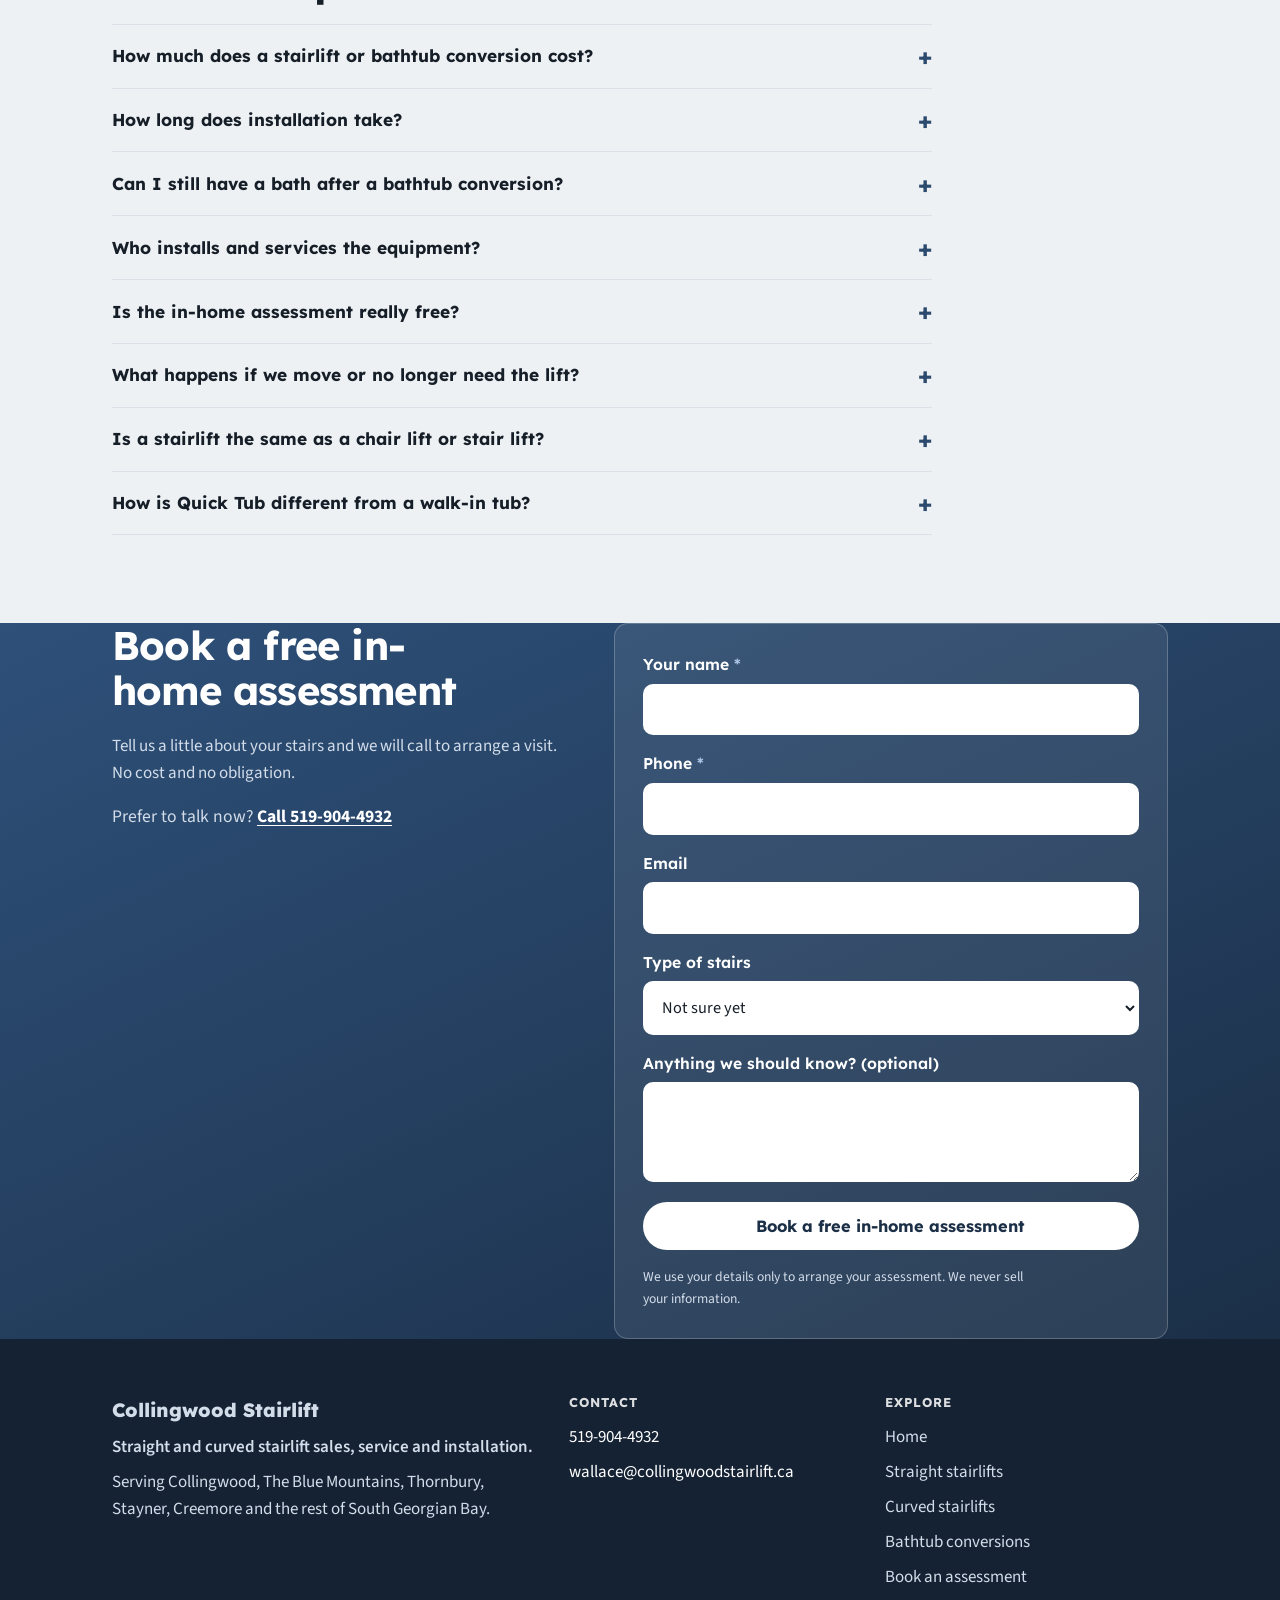
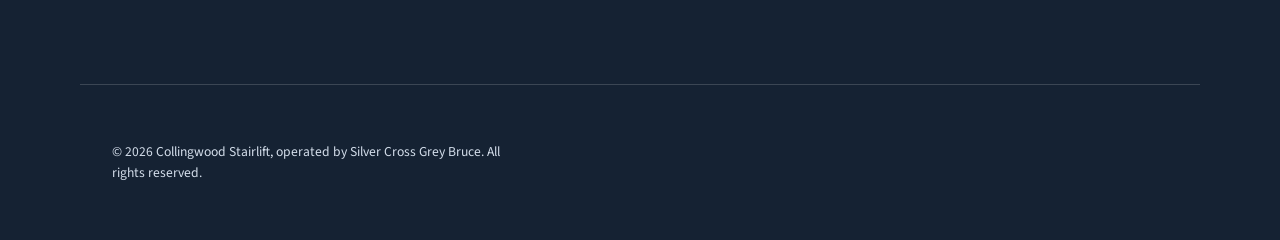
==== commit 6c43602d: "Add files via upload" ====
--- a/index.html
+++ b/index.html
@@ -20,6 +20,7 @@
 <meta property="og:image" content="https://collingwoodstairlift.ca/images/hero.webp">
 <meta name="twitter:card" content="summary_large_image">
 <link rel="stylesheet" href="styles.css">
+<script src="tracking.js" defer></script>
 </head>
 <body>
 <a class="skip" href="#main">Skip to content</a>
